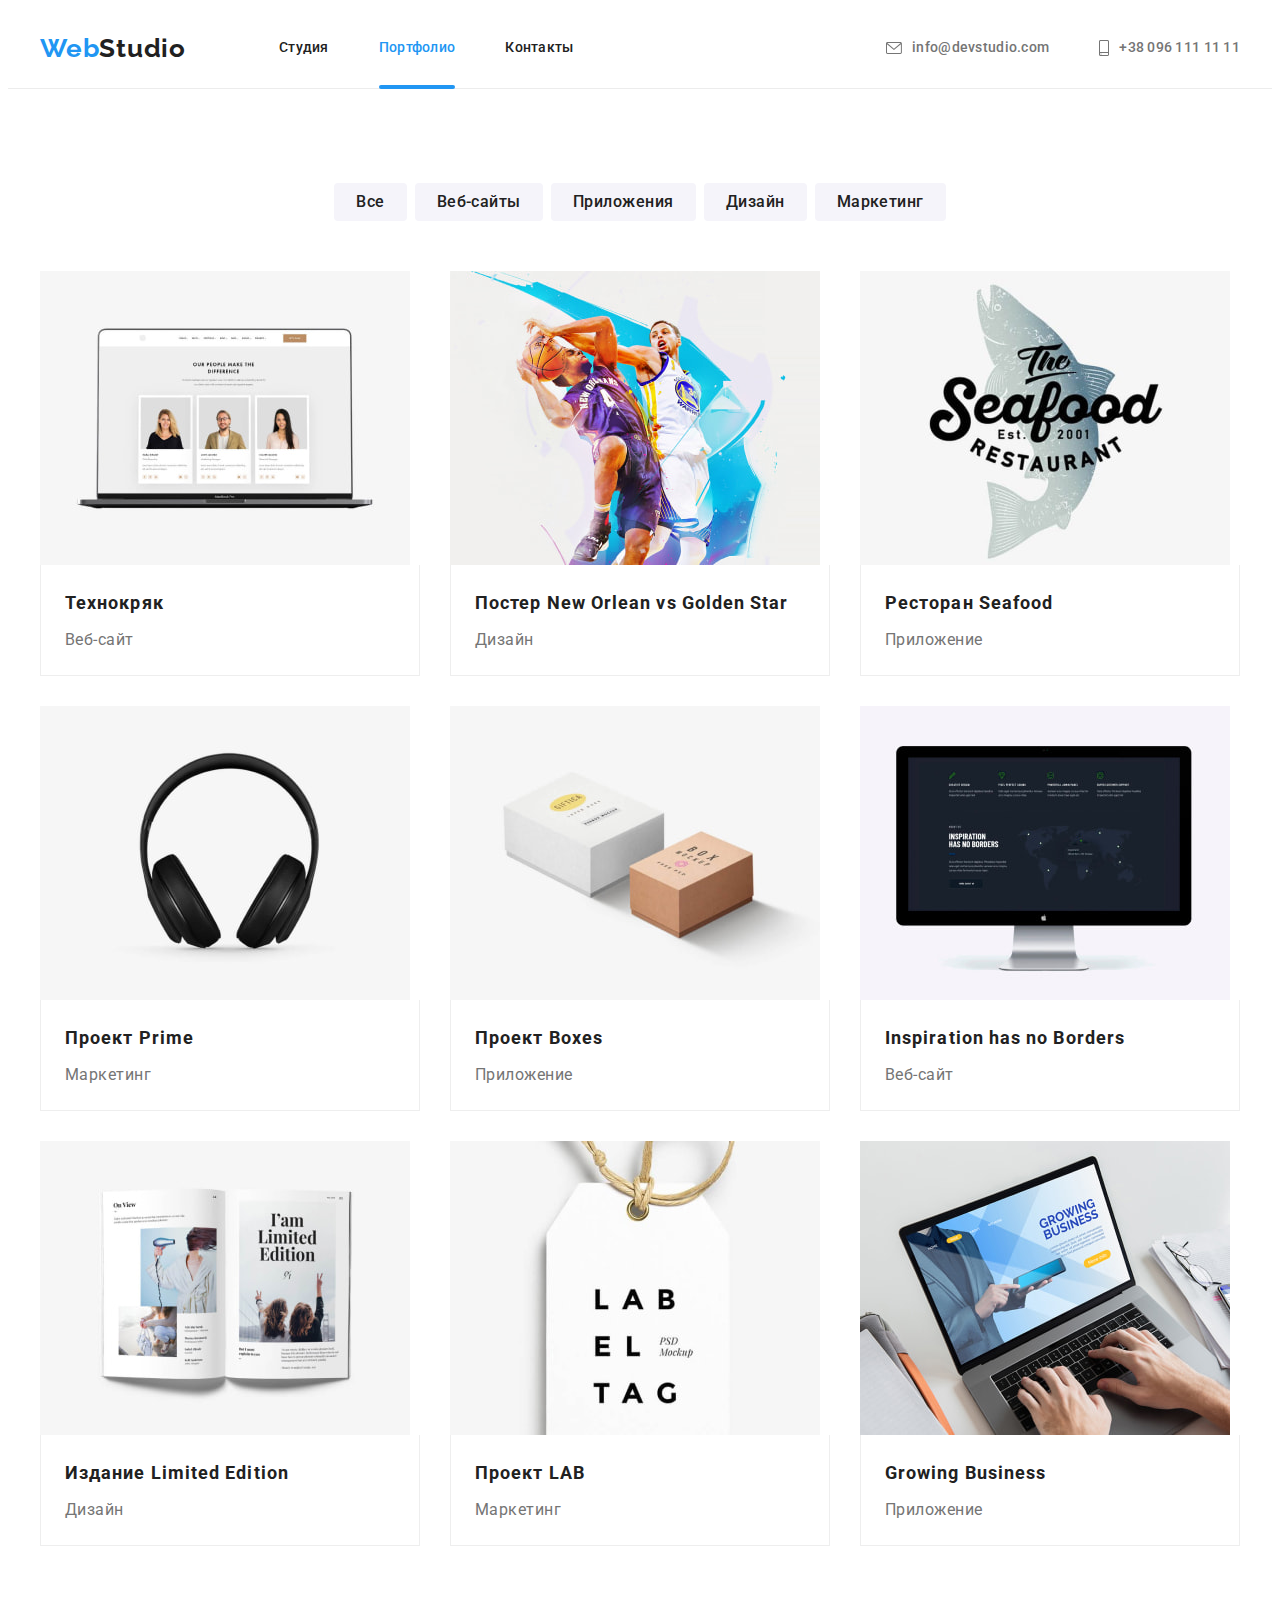
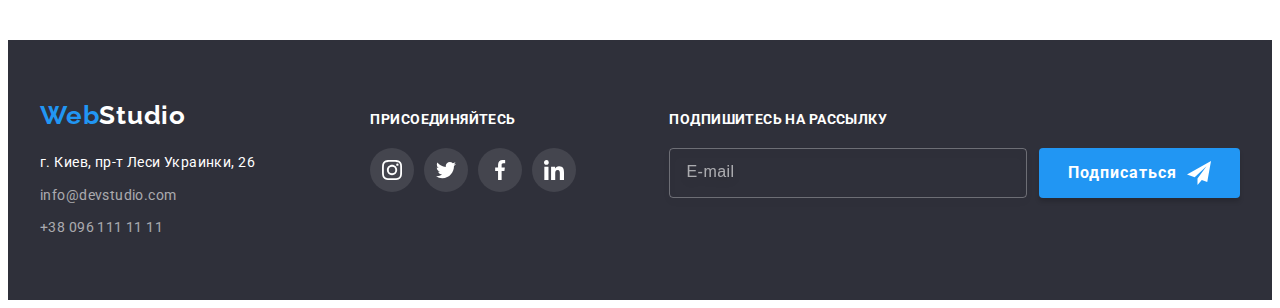
==== portfolio.html @ 4b62b523 "copy prev homework" ====
<!DOCTYPE html>
<html lang="ru">
  <head>
    <meta charset="UTF-8" />
    <meta http-equiv="X-UA-Compatible" content="IE=edge" />
    <meta name="viewport" content="width=device-width, initial-scale=1.0" />
    <title>WebStudio</title>
    <link rel="apple-touch-icon" sizes="180x180" href="./images/favicon_io/apple-touch-icon.png">
    <link rel="icon" type="image/png" sizes="32x32" href="./images/favicon_io/favicon-32x32.png">
    <link rel="icon" type="image/png" sizes="16x16" href="./images/favicon_io/favicon-16x16.png">
    <link rel="manifest" href="./images/favicon_io/site.webmanifest">
    <link rel="preconnect" href="https://fonts.googleapis.com" />
    <link rel="preconnect" href="https://fonts.gstatic.com" crossorigin />
    <link
      href="https://fonts.googleapis.com/css2?family=Raleway:wght@700&family=Roboto:wght@400;500;700;900&display=swap"
      rel="stylesheet"
    />
    <link
      rel="stylesheet"
      href="https://cdnjs.cloudflare.com/ajax/libs/modern-normalize/1.1.0/modern-normalize.min.css"
      integrity="sha512-wpPYUAdjBVSE4KJnH1VR1HeZfpl1ub8YT/NKx4PuQ5NmX2tKuGu6U/JRp5y+Y8XG2tV+wKQpNHVUX03MfMFn9Q=="
      crossorigin="anonymous"
      referrerpolicy="no-referrer"
    />
    <link rel="stylesheet" href="./css/main.min.css" />
  </head>
  <body>
    <!-- Шапка -->
    <header class="header">
      <div class="header__container container">
        <nav class="header-nav">
          <!-- Лого -->
          <a class="logo logo__header" href="./index.html">Web<span class="logo__dark">Studio</span></a>
          <!-- Главное меню -->
          <ul class="main-menu">
            <li class="main-menu__item">
              <a class="main-menu__link" href="./index.html">Студия</a>
            </li>
            <li class="main-menu__item">
              <a class="main-menu__link main-menu__link--current" href="./portfolio.html">Портфолио</a>
            </li>
            <li class="main-menu__item"><a class="main-menu__link" href="">Контакты</a></li>
          </ul>
        </nav>
        <!-- Контакты в шапке -->
        <ul class="contacts">
          <li class="contacts__item">
            <a class="contacts__link" href="mailto:info@devstudio.com">
              <svg class="contacts__icon" width="16" height="12">
                <use href="./images/icons.svg#icon-envelope">
              </svg>info@devstudio.com</a>
          </li>
          <li class="contacts__item">
            
            <a class="contacts__link" href="tel:+380961111111">
              <svg class="contacts__icon" width="10" height="16">
                <use href="./images/icons.svg#icon-smartphone">
              </svg>+38 096 111 11 11</a>
          </li>
        </ul>
      </div>
    </header>
    <main>
      <section class="section">
        <div class="container">
          <!-- скрытый заголовок -->
          <h1 class="visually-hidden">Портфолио</h1>
          <!-- фильтр -->
          <ul class="filter">
            <li class="filter__item"><button class="filter__button" type="button">Все</button></li>
            <li class="filter__item">
              <button class="filter__button" type="button">Веб-сайты</button>
            </li>
            <li class="filter__item">
              <button class="filter__button" type="button">Приложения</button>
            </li>
            <li class="filter__item"><button class="filter__button" type="button">Дизайн</button></li>
            <li class="filter__item">
              <button class="filter__button" type="button">Маркетинг</button>
            </li>
          </ul>

          <!-- портфолио -->
          <ul class="work">

            <!-- работа №1 -->
            <li class="work__item">
              <a class="work__link" href="">
              <div class="work__thumb">
                <img
                  src="./images/work-1.jpg"
                  alt="ноутбук с открытым вебсайтом"
                  width="370"
                  height="294"
                />
                <div class="work__discription">
                  <p class="work__discription-text">Технокряк это современная площадка распространения коронавируса. Компании используют эту платформу для цифрового шпионажа и атак на защищённые сервера конкурентов.</p>
                </div>
              </div>
              <div class="work__content">
                <h2 class="work__title">Технокряк</h2>
                <p class="work__text">Веб-сайт</p>
              </div>
              </a>
            </li>

            <!-- работа №2 -->
            <li class="work__item">
              <a class="work__link" href="">
              <div class="work__thumb">
                <img
                  src="./images/work-2.jpg"
                  alt="два баскетболиста с мячем"
                  width="370"
                  height="294"
                />
                <div class="work__discription">
                  <p class="work__discription-text">Технокряк это современная площадка распространения коронавируса. Компании используют эту платформу для цифрового шпионажа и атак на защищённые сервера конкурентов.</p>
                </div>
              </div>
              <div class="work__content">
                <h2 class="work__title">Постер New Orlean vs Golden Star</h2>
                <p class="work__text">Дизайн</p>
              </div>
              </a>
            </li>

            <!-- работа №3 -->
            <li class="work__item">
              <a class="work__link" href="">
              <div class="work__thumb">
                <img
                  src="./images/work-3.jpg"
                  alt="логотип ресторана, рыба и название"
                  width="370"
                  height="294"
                />
                <div class="work__discription">
                  <p class="work__discription-text">Технокряк это современная площадка распространения коронавируса. Компании используют эту платформу для цифрового шпионажа и атак на защищённые сервера конкурентов.</p>
                </div>
              </div>  
              <div class="work__content">
                <h2 class="work__title">Ресторан Seafood</h2>
                <p class="work__text">Приложение</p>
              </div>
              </a>
            </li>

            <!-- работа №4 -->
            <li class="work__item">
              <a class="work__link" href="">
              <div class="work__thumb">
                <img src="./images/work-4.jpg" alt="наушники" width="370" height="294" />
                <div class="work__discription">
                  <p class="work__discription-text">Технокряк это современная площадка распространения коронавируса. Компании используют эту платформу для цифрового шпионажа и атак на защищённые сервера конкурентов.</p>
                </div>
              </div>  
              <div class="work__content">
                <h2 class="work__title">Проект Prime</h2>
                <p class="work__text">Маркетинг</p>
              </div>
              </a>
            </li>

            <!-- работа №5 -->
            <li class="work__item">
              <a class="work__link" href="">
              <div class="work__thumb">
                <img src="./images/work-5.jpg" alt="две коробки" width="370" height="294" />
                <div class="work__discription">
                  <p class="work__discription-text">Технокряк это современная площадка распространения коронавируса. Компании используют эту платформу для цифрового шпионажа и атак на защищённые сервера конкурентов.</p>
                </div>
              </div>  
              <div class="work__content">
                <h2 class="work__title">Проект Boxes</h2>
                <p class="work__text">Приложение</p>
              </div>
              </a>
            </li>

            <!-- работа №6 -->
            <li class="work__item">
              <a class="work__link" href="">
              <div class="work__thumb">
                <img
                  src="./images/work-6.jpg"
                  alt="iMac с открытым сайтом"
                  width="370"
                  height="294"
                />
                <div class="work__discription">
                  <p class="work__discription-text">Технокряк это современная площадка распространения коронавируса. Компании используют эту платформу для цифрового шпионажа и атак на защищённые сервера конкурентов.</p>
                </div>
              </div>  
              <div class="work__content">
                <h2 class="work__title">Inspiration has no Borders</h2>
                <p class="work__text">Веб-сайт</p>
              </div>
              </a>
            </li>

            <!-- работа №7 -->
            <li class="work__item">
              <a class="work__link" href="">
              <div class="work__thumb">
                <img src="./images/work-7.jpg" alt="открытая книга" width="370" height="294" />
                <div class="work__discription">
                  <p class="work__discription-text">Технокряк это современная площадка распространения коронавируса. Компании используют эту платформу для цифрового шпионажа и атак на защищённые сервера конкурентов.</p>
                </div>
              </div>  
              <div class="work__content">
                <h2 class="work__title">Издание Limited Edition</h2>
                <p class="work__text">Дизайн</p>
              </div>
              </a>
            </li>

            <!-- работа №8 -->
            <li class="work__item">
              <a class="work__link" href="">
              <div class="work__thumb">
                <img src="./images/work-8.jpg" alt="бирка с надписью" width="370" height="294" />
                <div class="work__discription">
                  <p class="work__discription-text">Технокряк это современная площадка распространения коронавируса. Компании используют эту платформу для цифрового шпионажа и атак на защищённые сервера конкурентов.</p>
                </div>
              </div>  
              <div class="work__content">
                <h2 class="work__title">Проект LAB</h2>
                <p class="work__text">Маркетинг</p>
              </div>
              </a>
            </li>

            <!-- работа №9 -->
            <li class="work__item">
              <a class="work__link" href="">
              <div class="work__thumb">
                <img
                  src="./images/work-9.jpg"
                  alt="человек печатает текст на ноутбуке"
                  width="370"
                  height="294"
                />
                <div class="work__discription">
                  <p class="work__discription-text">Технокряк это современная площадка распространения коронавируса. Компании используют эту платформу для цифрового шпионажа и атак на защищённые сервера конкурентов.</p>
                </div>
              </div>  
              <div class="work__content">
                <h2 class="work__title">Growing Business</h2>
                <p class="work__text">Приложение</p>
              </div>
              </a>
            </li>

          </ul>
        </div>
      </section>
    </main>
    <!-- подвал -->
    <footer class="footer">
      <div class="container container--footer">
        <div class="address-box">
          <!-- лого -->
        <a class="logo logo__footer" href="./index.html">Web<span class="logo__light">Studio</span></a>
        <address class="address">
          <ul>
            <li class="address__item">
              <a
                class="address__link address__link--color-white"
                href="https://goo.gl/maps/K7o9gSTaup2MySCS8"
                target="_blank"
                rel="noopener noreferrer"
                >г. Киев, пр-т Леси Украинки, 26</a
              >
            </li>
            <li class="address__item">
              <a class="address__link address__link--color-white-transparent" href="mailto:info@devstudio.com"
                >info@devstudio.com</a
              >
            </li>
            <li class="address__item">
              <a class="address__link address__link--color-white-transparent" href="tel:+380961111111">+38 096 111 11 11</a>
            </li>
          </ul>
        </address>
        </div>

        <div class="join-box">
          <h3 class="join-box__title">Присоединяйтесь</h3>
          <!-- соцсети -->
          <ul class="socials">

            <li class="socials__item">
              <a class="socials__link socials__link--color-footer" href="">
              <svg class="socials__icon" width="20" height="20">
                <use href="./images/icons.svg#icon-instagram" >
              </svg>
              </a>
            </li>

            <li class="socials__item">
              <a class="socials__link socials__link--color-footer" href="">
              <svg class="socials__icon" width="20" height="20">
                <use href="./images/icons.svg#icon-twitter" >
              </svg>
              </a>
            </li>

            <li class="socials__item">
              <a class="socials__link socials__link--color-footer" href="">
              <svg class="socials__icon" width="20" height="20">
                <use href="./images/icons.svg#icon-facebook" >
              </svg>
              </a>
            </li>

            <li class="socials__item">
              <a class="socials__link socials__link--color-footer" href="">
              <svg class="socials__icon" width="20" height="20">
                <use href="./images/icons.svg#icon-linkedin" >
              </svg>
              </a>
            </li>

          </ul>
        </div>

        <!-- подписка -->
        <form class="subscribe">
            <h3 class="subscribe__title">Подпишитесь на рассылку</h3>
            <div class="subscribe__box">
              <input class="subscribe__input" type="email" name="email" placeholder="E-mail">
              <button class="subscribe__button" type="submit">Подписаться
                <svg class="subscribe__icon" width="24" height="24">
                  <use href="./images/icons.svg#icon-send"></use>
                </svg>
              </button> 
            </div>
          </form>

      </div>
    </footer>
  </body>
</html>
---- css/main.min.css ----
body{font-family:"Roboto",sans-serif;color:#757575}h1,h2,h3,h4,h5,h6,p{margin:0;padding:0}ul{list-style:none;margin:0;padding:0}img{display:block;max-width:100%;height:auto}.container{width:1200px;padding-left:15px;padding-right:15px;margin-left:auto;margin-right:auto}.section{padding-top:94px;padding-bottom:94px}.section__title{margin-top:0;margin-bottom:50px;font-size:36px;line-height:1.17;text-align:center;letter-spacing:.03em;color:#212121}.visually-hidden{position:absolute;clip:rect(0 0 0 0);width:1px;height:1px;margin:-1px}.subscribe__title,.join-box__title{font-size:14px;line-height:1.14;letter-spacing:.03em;text-transform:uppercase;color:#fff}.header{border-bottom:1px solid #ececec}.header__container{display:-webkit-box;display:-ms-flexbox;display:flex;-webkit-box-align:center;-ms-flex-align:center;align-items:center}.header-nav{display:-webkit-box;display:-ms-flexbox;display:flex;-webkit-box-align:center;-ms-flex-align:center;align-items:center}.main-menu{display:-webkit-box;display:-ms-flexbox;display:flex}.main-menu__item{position:relative}.main-menu__item:not(:last-child){margin-right:50px}.main-menu__link{display:inline-block;padding-top:32px;padding-bottom:32px;color:#212121;text-decoration:none;font-weight:500;font-size:14px;line-height:1.14;letter-spacing:.02em;-webkit-transition:color 250ms cubic-bezier(0.4, 0, 0.2, 1);transition:color 250ms cubic-bezier(0.4, 0, 0.2, 1)}.main-menu__link:hover,.main-menu__link:focus{color:#2196f3}.main-menu__link--current{color:#2196f3}.main-menu__link--current::after{position:absolute;bottom:-1px;content:"";display:block;height:4px;width:100%;background-color:#2196f3;border-radius:2px}.contacts{display:-webkit-box;display:-ms-flexbox;display:flex;margin-left:auto}.contacts__item{display:-webkit-box;display:-ms-flexbox;display:flex;-webkit-box-align:center;-ms-flex-align:center;align-items:center}.contacts__item:not(:last-child){margin-right:50px}.contacts__link{display:-webkit-box;display:-ms-flexbox;display:flex;-webkit-box-align:center;-ms-flex-align:center;align-items:center;padding-top:32px;padding-bottom:32px;text-decoration:none;color:#757575;font-weight:500;font-size:14px;line-height:1.14;letter-spacing:.02em;-webkit-transition:color 250ms cubic-bezier(0.4, 0, 0.2, 1);transition:color 250ms cubic-bezier(0.4, 0, 0.2, 1)}.contacts__link:hover,.contacts__link:focus{color:#2196f3}.contacts__icon{fill:currentColor;margin-right:10px}.logo{font-family:"Raleway",sans-serif;font-weight:700;text-decoration:none;font-size:26px;line-height:1.19;letter-spacing:.03em;color:#2196f3}.logo__header{margin-right:93px}.logo__footer{display:inline-block;margin-bottom:20px;margin-right:0}.logo__dark{color:#212121}.logo__light{color:#fff}.socials{display:-webkit-box;display:-ms-flexbox;display:flex;-webkit-box-pack:center;-ms-flex-pack:center;justify-content:center}.socials__item:not(:last-child){margin-right:10px}.socials__link{display:-webkit-box;display:-ms-flexbox;display:flex;width:44px;height:44px;-webkit-box-align:center;-ms-flex-align:center;align-items:center;-webkit-box-pack:center;-ms-flex-pack:center;justify-content:center;border-radius:50%;fill:#afb1b8;-webkit-transition:background-color 250ms cubic-bezier(0.4, 0, 0.2, 1),fill 250ms cubic-bezier(0.4, 0, 0.2, 1);transition:background-color 250ms cubic-bezier(0.4, 0, 0.2, 1),fill 250ms cubic-bezier(0.4, 0, 0.2, 1)}.socials__link:hover,.socials__link:focus{background-color:#2196f3;fill:#fff}.socials__link--color-footer{fill:#fff;background-color:rgba(255,255,255,.1)}.subscribe__button,.hero__button,.modal-form__submit-button{display:-webkit-box;display:-ms-flexbox;display:flex;-webkit-box-align:center;-ms-flex-align:center;align-items:center;-webkit-box-sizing:border-box;box-sizing:border-box;padding:10px 29px;color:#fff;font-family:inherit;font-weight:700;font-size:16px;line-height:1.87;letter-spacing:.06em;text-align:center;cursor:pointer;border:none;-webkit-box-shadow:0px 4px 4px rgba(0,0,0,.15);box-shadow:0px 4px 4px rgba(0,0,0,.15);border-radius:4px;background-color:#2196f3;-webkit-transition:background-color 250ms cubic-bezier(0.4, 0, 0.2, 1);transition:background-color 250ms cubic-bezier(0.4, 0, 0.2, 1)}.subscribe__button:active,.hero__button:active,.modal-form__submit-button:active{-webkit-box-shadow:0px 4px 4px rgba(0,0,0,.15) inset;box-shadow:0px 4px 4px rgba(0,0,0,.15) inset}.subscribe__button:hover,.hero__button:hover,.modal-form__submit-button:hover,.subscribe__button:focus,.hero__button:focus,.modal-form__submit-button:focus{background-color:#188ce8}.backdrop{position:fixed;top:0;left:0;width:100%;height:100%;background:rgba(0,0,0,.2);opacity:1;-webkit-transition:opacity 250ms cubic-bezier(0.4, 0, 0.2, 1);transition:opacity 250ms cubic-bezier(0.4, 0, 0.2, 1)}.backdrop.is-hidden .modal{-webkit-transform:translate(-50%, -50%) scale(0.9);transform:translate(-50%, -50%) scale(0.9);opacity:0}.modal{position:absolute;top:50%;left:50%;-webkit-transform:translate(-50%, -50%) scale(1);transform:translate(-50%, -50%) scale(1);width:528px;min-height:581px;padding:40px;background:#fff;-webkit-box-shadow:0px 1px 3px rgba(0,0,0,.12),0px 1px 1px rgba(0,0,0,.14),0px 2px 1px rgba(0,0,0,.2);box-shadow:0px 1px 3px rgba(0,0,0,.12),0px 1px 1px rgba(0,0,0,.14),0px 2px 1px rgba(0,0,0,.2);border-radius:4px;opacity:1;-webkit-transition:opacity 250ms cubic-bezier(0.4, 0, 0.2, 1),-webkit-transform 250ms cubic-bezier(0.4, 0, 0.2, 1);transition:opacity 250ms cubic-bezier(0.4, 0, 0.2, 1),-webkit-transform 250ms cubic-bezier(0.4, 0, 0.2, 1);transition:transform 250ms cubic-bezier(0.4, 0, 0.2, 1),opacity 250ms cubic-bezier(0.4, 0, 0.2, 1);transition:transform 250ms cubic-bezier(0.4, 0, 0.2, 1),opacity 250ms cubic-bezier(0.4, 0, 0.2, 1),-webkit-transform 250ms cubic-bezier(0.4, 0, 0.2, 1)}.modal__close-button{position:absolute;top:8px;right:8px;width:30px;height:30px;border:1px solid rgba(0,0,0,.1);border-radius:50%;cursor:pointer;background-color:#fff;-webkit-transition:fill 250ms cubic-bezier(0.4, 0, 0.2, 1);transition:fill 250ms cubic-bezier(0.4, 0, 0.2, 1)}.modal__close-button:hover,.modal__close-button:focus{fill:#2196f3}.modal__close-icon{position:absolute;top:50%;left:50%;-webkit-transform:translate(-50%, -50%);transform:translate(-50%, -50%)}.is-hidden{opacity:0;pointer-events:none}.modal-form__header{margin-bottom:12px;font-size:20px;line-height:1.15;text-align:center;letter-spacing:.03em;color:#212121}.modal-form__box{display:-webkit-box;display:-ms-flexbox;display:flex;-webkit-box-orient:vertical;-webkit-box-direction:normal;-ms-flex-direction:column;flex-direction:column;margin-bottom:10px;font-size:12px;line-height:1.16;letter-spacing:.01em;color:#757575}.modal-form__label{margin-bottom:4px}.modal-form__thumb{position:relative}.modal-form__input{height:40px;padding:11px 12px;padding-left:42px;width:100%;border:1px solid rgba(33,33,33,.2);-webkit-box-sizing:border-box;box-sizing:border-box;border-radius:4px;-webkit-transition:outline-color 250ms cubic-bezier(0.4, 0, 0.2, 1);transition:outline-color 250ms cubic-bezier(0.4, 0, 0.2, 1)}.modal-form__input:focus{outline-color:#2196f3}.modal-form__input-icon{position:absolute;top:11px;left:12px;fill:#212121;-webkit-transition:fill 250ms cubic-bezier(0.4, 0, 0.2, 1);transition:fill 250ms cubic-bezier(0.4, 0, 0.2, 1)}.modal-input:focus+.modal-form__input-icon{fill:#2196f3}.modal-form__box--comment{margin-bottom:20px}.modal-form__textarea{width:100%;height:120px;padding:12px 16px;resize:none;border:1px solid rgba(33,33,33,.2);-webkit-box-sizing:border-box;box-sizing:border-box;border-radius:4px}.modal-form__textarea:focus{outline-color:#2196f3}.modal-form__textarea::-webkit-input-placeholder{font-size:12px;line-height:1.16;letter-spacing:.01em;color:rgba(117,117,117,.5)}.modal-form__textarea::-moz-placeholder{font-size:12px;line-height:1.16;letter-spacing:.01em;color:rgba(117,117,117,.5)}.modal-form__textarea:-ms-input-placeholder{font-size:12px;line-height:1.16;letter-spacing:.01em;color:rgba(117,117,117,.5)}.modal-form__textarea::-ms-input-placeholder{font-size:12px;line-height:1.16;letter-spacing:.01em;color:rgba(117,117,117,.5)}.modal-form__textarea::placeholder{font-size:12px;line-height:1.16;letter-spacing:.01em;color:rgba(117,117,117,.5)}.modal-form__checkbox-label{display:-webkit-box;display:-ms-flexbox;display:flex;-webkit-box-align:center;-ms-flex-align:center;align-items:center;-webkit-box-pack:center;-ms-flex-pack:center;justify-content:center;margin-bottom:30px;font-size:14px;line-height:1.71px;letter-spacing:.03em}.checkbox__icon{display:block;margin-right:7px;width:16px;height:15px;-webkit-box-shadow:0 0 0 .1em #212121;box-shadow:0 0 0 .1em #212121;border-radius:2px;background-color:#fff}.checkbox:checked+.checkbox__icon{background-color:#2196f3;background-image:url(../images/icon-check.svg);background-size:contain;background-origin:border-box;-webkit-box-shadow:0 0 0 .1em #2196f3;box-shadow:0 0 0 .1em #2196f3}.checkbox:focus+.checkbox__icon{-webkit-box-shadow:0 0 0 2px #000;box-shadow:0 0 0 2px #000}.modal-form__submit-button-box{display:-webkit-box;display:-ms-flexbox;display:flex;-webkit-box-align:center;-ms-flex-align:center;align-items:center;-webkit-box-pack:center;-ms-flex-pack:center;justify-content:center}.modal-form__submit-button{padding-left:55px;padding-right:55px}.hero{text-align:center;padding-top:200px;padding-bottom:200px;margin-left:auto;margin-right:auto;max-width:1600px;background-image:-webkit-gradient(linear, left top, left bottom, from(rgba(47, 48, 58, 0.4)), to(rgba(47, 48, 58, 0.4))),url("../images/hero.jpg");background-image:linear-gradient(rgba(47, 48, 58, 0.4), rgba(47, 48, 58, 0.4)),url("../images/hero.jpg");background-color:#2f303a;background-size:cover;background-repeat:no-repeat;background-position:center}.hero__title{margin-bottom:30px;color:#fff;font-weight:900;font-size:44px;line-height:1.36;letter-spacing:.06em;text-transform:uppercase}.hero__button{margin:0 auto;padding-left:32px;padding-right:32px}.features{display:-webkit-box;display:-ms-flexbox;display:flex}.features__item:not(:last-child){margin-right:30px}.features__icon-box{display:-webkit-box;display:-ms-flexbox;display:flex;-webkit-box-pack:center;-ms-flex-pack:center;justify-content:center;-webkit-box-align:center;-ms-flex-align:center;align-items:center;width:270px;height:120px;margin-bottom:30px;border-radius:4px;background-color:#f5f4fa}.features__title{margin-top:0;margin-bottom:10px;font-size:14px;line-height:1.14;letter-spacing:.03em;text-transform:uppercase;color:#212121}.features__text{min-width:270px;font-size:14px;line-height:1.71;letter-spacing:.03em}.section--no-padding-top{padding-top:0}.services{display:-webkit-box;display:-ms-flexbox;display:flex}.services__item:not(:last-child){margin-right:30px}.services__box{position:relative}.services__lable{position:absolute;bottom:0;display:-webkit-box;display:-ms-flexbox;display:flex;-webkit-box-align:center;-ms-flex-align:center;align-items:center;-webkit-box-pack:center;-ms-flex-pack:center;justify-content:center;background-color:rgba(47,48,58,.8);height:70px;width:100%}.services__title{font-size:14px;line-height:1.14;text-align:center;letter-spacing:.03em;text-transform:uppercase;color:#fff}.section--team-background-color{background-color:#f5f4fa}.team{display:-webkit-box;display:-ms-flexbox;display:flex}.team__item{background-color:#fff;text-align:center;-webkit-box-shadow:0px 1px 3px rgba(0,0,0,.12),0px 1px 1px rgba(0,0,0,.14),0px 2px 1px rgba(0,0,0,.2);box-shadow:0px 1px 3px rgba(0,0,0,.12),0px 1px 1px rgba(0,0,0,.14),0px 2px 1px rgba(0,0,0,.2);border-radius:0px 0px 4px 4px}.team__item:not(:last-child){margin-right:30px}.team__content{padding:30px 0}.team__title{margin-bottom:10px;font-weight:500;font-size:16px;line-height:1.19;letter-spacing:.03em;color:#212121}.team__text{margin-bottom:16px;font-size:16px;line-height:1.19;letter-spacing:.03em}.clients{display:-webkit-box;display:-ms-flexbox;display:flex;-webkit-box-pack:center;-ms-flex-pack:center;justify-content:center}.clients__item:not(:last-child){margin-right:30px}.clients__link{display:-webkit-box;display:-ms-flexbox;display:flex;-webkit-box-pack:center;-ms-flex-pack:center;justify-content:center;-webkit-box-align:center;-ms-flex-align:center;align-items:center;width:170px;height:92px;border:1px solid #afb1b8;border-radius:4px;fill:#afb1b8;-webkit-transition:fill 250ms cubic-bezier(0.4, 0, 0.2, 1),border 250ms cubic-bezier(0.4, 0, 0.2, 1);transition:fill 250ms cubic-bezier(0.4, 0, 0.2, 1),border 250ms cubic-bezier(0.4, 0, 0.2, 1)}.clients__link:hover,.clients__link:focus{fill:#2196f3;border:1px solid #2196f3}.filter{display:-webkit-box;display:-ms-flexbox;display:flex;-webkit-box-pack:center;-ms-flex-pack:center;justify-content:center;margin-bottom:50px}.filter__item:not(:last-child){margin-right:8px}.filter__button{padding:6px 22px;font-family:inherit;font-weight:500;font-size:16px;line-height:1.62;text-align:center;letter-spacing:.03em;color:#212121;cursor:pointer;border:none;background-color:#f5f4fa;border-radius:4px;-webkit-transition:color 250ms cubic-bezier(0.4, 0, 0.2, 1),background-color 250ms cubic-bezier(0.4, 0, 0.2, 1),-webkit-box-shadow 250ms cubic-bezier(0.4, 0, 0.2, 1);transition:color 250ms cubic-bezier(0.4, 0, 0.2, 1),background-color 250ms cubic-bezier(0.4, 0, 0.2, 1),-webkit-box-shadow 250ms cubic-bezier(0.4, 0, 0.2, 1);transition:color 250ms cubic-bezier(0.4, 0, 0.2, 1),background-color 250ms cubic-bezier(0.4, 0, 0.2, 1),box-shadow 250ms cubic-bezier(0.4, 0, 0.2, 1);transition:color 250ms cubic-bezier(0.4, 0, 0.2, 1),background-color 250ms cubic-bezier(0.4, 0, 0.2, 1),box-shadow 250ms cubic-bezier(0.4, 0, 0.2, 1),-webkit-box-shadow 250ms cubic-bezier(0.4, 0, 0.2, 1)}.filter__button:hover,.filter__button:focus{color:#fff;background-color:#2196f3;-webkit-box-shadow:0px 3px 1px rgba(0,0,0,.1),0px 1px 2px rgba(0,0,0,.08),0px 2px 2px rgba(0,0,0,.12);box-shadow:0px 3px 1px rgba(0,0,0,.1),0px 1px 2px rgba(0,0,0,.08),0px 2px 2px rgba(0,0,0,.12)}.filter__button:active{-webkit-box-shadow:0px 3px 1px rgba(0,0,0,.1) inset,0px 1px 2px rgba(0,0,0,.08) inset,0px 2px 2px rgba(0,0,0,.12) inset;box-shadow:0px 3px 1px rgba(0,0,0,.1) inset,0px 1px 2px rgba(0,0,0,.08) inset,0px 2px 2px rgba(0,0,0,.12) inset}.work{display:-webkit-box;display:-ms-flexbox;display:flex;-ms-flex-wrap:wrap;flex-wrap:wrap;margin-right:calc(-1 * 30px);margin-bottom:calc(-1 * 30px)}.work__item{-ms-flex-preferred-size:calc(100% / 3 - 30px);flex-basis:calc(100% / 3 - 30px);margin-right:30px;margin-bottom:30px}.work__link{display:block;text-decoration:none;-webkit-transition:-webkit-box-shadow 250ms cubic-bezier(0.4, 0, 0.2, 1);transition:-webkit-box-shadow 250ms cubic-bezier(0.4, 0, 0.2, 1);transition:box-shadow 250ms cubic-bezier(0.4, 0, 0.2, 1);transition:box-shadow 250ms cubic-bezier(0.4, 0, 0.2, 1), -webkit-box-shadow 250ms cubic-bezier(0.4, 0, 0.2, 1)}.work__link:hover,.work__link:focus{-webkit-box-shadow:0px 1px 1px rgba(0,0,0,.12),0px 4px 4px rgba(0,0,0,.06),1px 4px 6px rgba(0,0,0,.16);box-shadow:0px 1px 1px rgba(0,0,0,.12),0px 4px 4px rgba(0,0,0,.06),1px 4px 6px rgba(0,0,0,.16)}.work__thumb{position:relative;overflow:hidden}.work__discription{position:absolute;top:0;left:0;width:100%;height:100%;-webkit-transform:translateY(100%);transform:translateY(100%);-webkit-transition:-webkit-transform 250ms cubic-bezier(0.4, 0, 0.2, 1);transition:-webkit-transform 250ms cubic-bezier(0.4, 0, 0.2, 1);transition:transform 250ms cubic-bezier(0.4, 0, 0.2, 1);transition:transform 250ms cubic-bezier(0.4, 0, 0.2, 1), -webkit-transform 250ms cubic-bezier(0.4, 0, 0.2, 1);background-color:rgba(33,150,243,.9)}.work__link:hover .work__discription,.work__link:focus .work__discription{-webkit-transform:translateY(0%);transform:translateY(0%)}.work__discription-text{padding:63px 24px;font-size:18px;line-height:1.56;letter-spacing:.03em;color:#fff}.work__content{padding:20px 24px;border-left:1px solid #eee;border-right:1px solid #eee;border-bottom:1px solid #eee}.work__title{margin-bottom:4px;font-size:18px;line-height:2;letter-spacing:.06em;color:#212121}.work__text{font-size:16px;line-height:1.87;letter-spacing:.03em;color:#757575}.footer{padding-top:60px;padding-bottom:60px;background-color:#2f303a}.container--footer{display:-webkit-box;display:-ms-flexbox;display:flex;-webkit-box-align:baseline;-ms-flex-align:baseline;align-items:baseline}.address-box{-webkit-box-flex:1;-ms-flex-positive:1;flex-grow:1;margin-right:70px}.address{font-style:normal}.address__item:not(:last-child){margin-bottom:9px}.address__link{text-decoration:none;font-size:14px;line-height:1.71;letter-spacing:.03em;-webkit-transition:color 250ms cubic-bezier(0.4, 0, 0.2, 1);transition:color 250ms cubic-bezier(0.4, 0, 0.2, 1)}.address__link:hover,.address__link:focus{color:#2196f3}.address__link--color-white{color:#fff}.address__link--color-white-transparent{color:rgba(255,255,255,.6)}.join-box{margin-right:93px}.join-box__title{margin-bottom:20px}.subscribe__title{margin-bottom:20px}.subscribe__box{display:-webkit-box;display:-ms-flexbox;display:flex}.subscribe__input{width:358px;height:50px;padding:15px 16px;margin-right:12px;background-color:transparent;border:1px solid rgba(255,255,255,.3);-webkit-box-sizing:border-box;box-sizing:border-box;-webkit-filter:drop-shadow(0px 4px 4px rgba(0, 0, 0, 0.15));filter:drop-shadow(0px 4px 4px rgba(0, 0, 0, 0.15));border-radius:4px}.subscribe__input:focus{background-color:#fff}.subscribe__input::-webkit-input-placeholder{font-size:16px;line-height:1.25;letter-spacing:.03em;color:rgba(255,255,255,.6)}.subscribe__input::-moz-placeholder{font-size:16px;line-height:1.25;letter-spacing:.03em;color:rgba(255,255,255,.6)}.subscribe__input:-ms-input-placeholder{font-size:16px;line-height:1.25;letter-spacing:.03em;color:rgba(255,255,255,.6)}.subscribe__input::-ms-input-placeholder{font-size:16px;line-height:1.25;letter-spacing:.03em;color:rgba(255,255,255,.6)}.subscribe__input::placeholder{font-size:16px;line-height:1.25;letter-spacing:.03em;color:rgba(255,255,255,.6)}.subscribe__input:focus::-webkit-input-placeholder{color:rgba(0,0,0,.6)}.subscribe__input:focus::-moz-placeholder{color:rgba(0,0,0,.6)}.subscribe__input:focus:-ms-input-placeholder{color:rgba(0,0,0,.6)}.subscribe__input:focus::-ms-input-placeholder{color:rgba(0,0,0,.6)}.subscribe__input:focus::placeholder{color:rgba(0,0,0,.6)}.subscribe__icon{margin-left:10px}/*# sourceMappingURL=main.min.css.map */
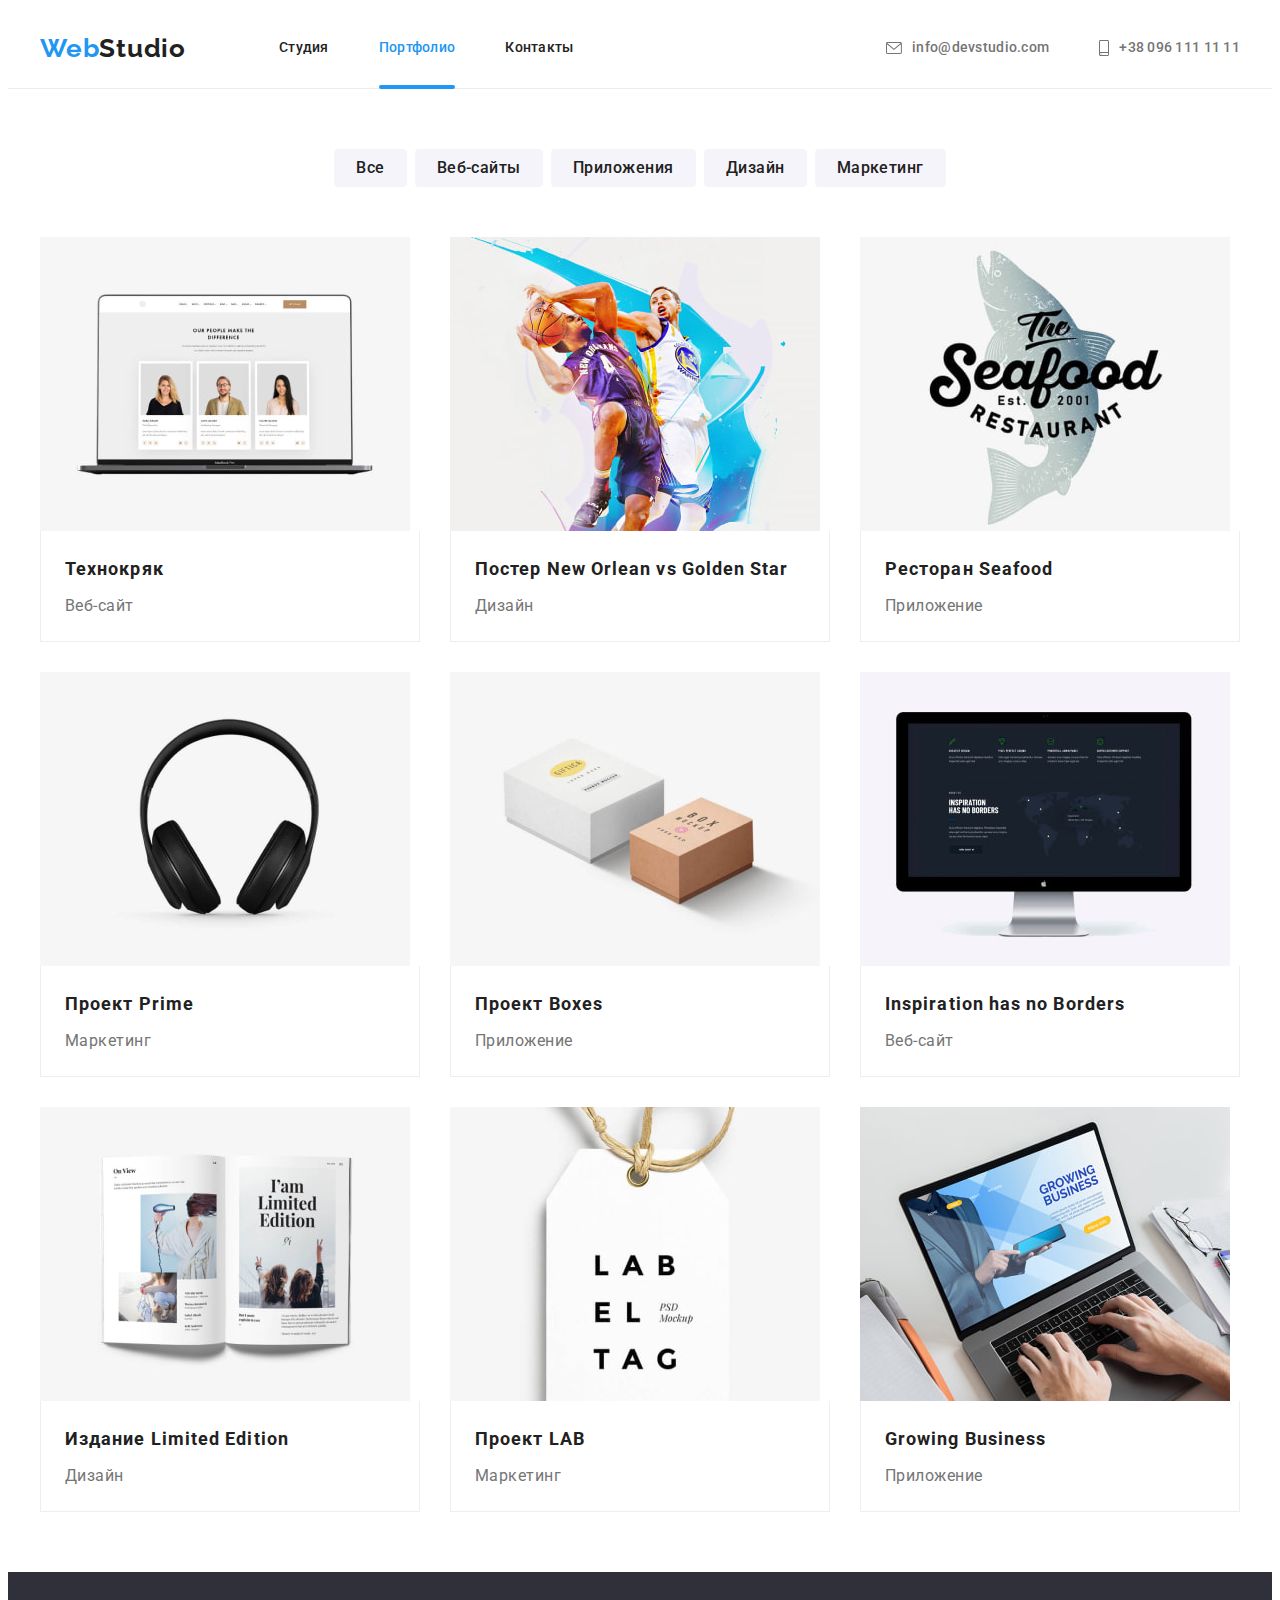
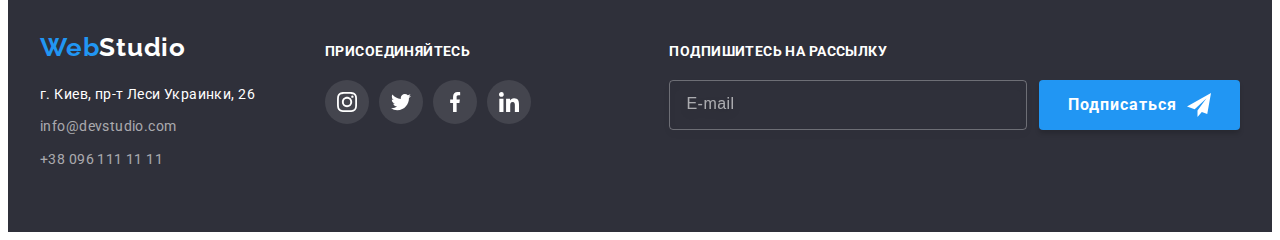
==== commit 0d3a743c: "part 3 finish studio page, header and footer" ====
--- a/portfolio.html
+++ b/portfolio.html
@@ -24,41 +24,102 @@
     />
     <link rel="stylesheet" href="./css/main.min.css" />
   </head>
-  <body>
+  <body id="body">
     <!-- Шапка -->
     <header class="header">
       <div class="header__container container">
         <nav class="header-nav">
           <!-- Лого -->
           <a class="logo logo__header" href="./index.html">Web<span class="logo__dark">Studio</span></a>
+          
+          <!-- Иконки на мобильном -->
+          <button onclick="myFunction()" class="burger-btn" type="button" aria-expanded="false" aria-controls="menu-container" data-menu-button>
+            <svg class="burger-btn__icon" width="40 " height="40" aria-label="Переключатель мобильного меню">
+              <use class="icon-burger" href="./images/icons.svg#icon-burger"></use>
+              <use class="icon-burger-close" href="./images/icons.svg#icon-burger-close"></use>
+            </svg>
+          </button>
+
           <!-- Главное меню -->
-          <ul class="main-menu">
-            <li class="main-menu__item">
-              <a class="main-menu__link" href="./index.html">Студия</a>
-            </li>
-            <li class="main-menu__item">
-              <a class="main-menu__link main-menu__link--current" href="./portfolio.html">Портфолио</a>
-            </li>
-            <li class="main-menu__item"><a class="main-menu__link" href="">Контакты</a></li>
-          </ul>
+          <div class="main-menu-box">
+            <ul class="main-menu">
+              <li class="main-menu__item">
+                <a class="main-menu__link" href="./index.html">Студия</a>
+              </li>
+              <li class="main-menu__item">
+                <a class="main-menu__link main-menu__link--current" href="./portfolio.html">Портфолио</a>
+              </li>
+              <li class="main-menu__item"><a class="main-menu__link" href="#">Контакты</a></li>
+            </ul>
+          </div>
         </nav>
         <!-- Контакты в шапке -->
-        <ul class="contacts">
-          <li class="contacts__item">
-            <a class="contacts__link" href="mailto:info@devstudio.com">
-              <svg class="contacts__icon" width="16" height="12">
-                <use href="./images/icons.svg#icon-envelope">
-              </svg>info@devstudio.com</a>
-          </li>
-          <li class="contacts__item">
-            
-            <a class="contacts__link" href="tel:+380961111111">
-              <svg class="contacts__icon" width="10" height="16">
-                <use href="./images/icons.svg#icon-smartphone">
-              </svg>+38 096 111 11 11</a>
-          </li>
-        </ul>
+        <div class="main-menu-box">
+          <ul class="contacts">
+            <li class="contacts__item">
+              <a class="contacts__link" href="mailto:info@devstudio.com">
+                <svg class="contacts__icon" width="16" height="12">
+                  <use href="./images/icons.svg#icon-envelope">
+                </svg>info@devstudio.com</a>
+            </li>
+            <li class="contacts__item">
+              
+              <a class="contacts__link" href="tel:+380961111111">
+                <svg class="contacts__icon" width="10" height="16">
+                  <use href="./images/icons.svg#icon-smartphone">
+                </svg>+38 096 111 11 11</a>
+            </li>
+          </ul>
+        </div>
       </div>
+      <!-- Мобильное меню -->
+      <div class="mobile-menu" id="menu-container" data-menu>
+        <div class="container mobile-container">
+          <ul class="mobile-main-menu">
+            <li class="mobile-main-menu__item">
+              <a class="mobile-main-menu__link" href="./index.html">Студия</a>
+            </li>
+            <li class="mobile-main-menu__item">
+              <a class="mobile-main-menu__link mobile-main-menu__link--current" href="./portfolio.html">Портфолио</a>
+            </li>
+            <li class="mobile-main-menu__item"><a class="mobile-main-menu__link" href="#">Контакты</a></li>
+          </ul>
+
+          <!-- Mobile contacts -->
+          <ul class="mobile-contacts">
+            <li class="mobile-contacts__item">
+              
+              <a class="mobile-contacts__link" href="tel:+380961111111">
+                +38 096 111 11 11</a>
+            </li>
+            <li class="mobile-contacts__item">
+              <a class="mobile-contacts__link mobile-contacts__link--email-style" href="mailto:info@devstudio.com">
+                info@devstudio.com</a>
+            </li>
+          </ul>
+
+          <!-- Mobile socials -->
+          <ul class="mobile-socials-list">
+            <li class="mobile-socials-item">
+              <a class="mobile-socials-link" href="#">Instagram</a>
+            </li>
+            <div class="line"></div>
+            <li class="mobile-socials-item">
+              <a class="mobile-socials-link" href="#">Twitter</a>
+            </li>
+            <div class="line"></div>
+            <li class="mobile-socials-item">
+              <a class="mobile-socials-link" href="#">Facebook</a>
+            </li>
+            <div class="line"></div>
+            <li class="mobile-socials-item">
+              <a class="mobile-socials-link" href="#">LinkedIn</a>
+            </li>
+          </ul>
+
+        </div>
+      </div>
+
     </header>
     <main>
       <section class="section">
@@ -259,7 +320,8 @@
     <!-- подвал -->
     <footer class="footer">
       <div class="container container--footer">
-        <div class="address-box">
+        <div class="footer-wrapper">
+          <div class="address-box">
           <!-- лого -->
         <a class="logo logo__footer" href="./index.html">Web<span class="logo__light">Studio</span></a>
         <address class="address">
@@ -283,46 +345,47 @@
             </li>
           </ul>
         </address>
-        </div>
-
-        <div class="join-box">
-          <h3 class="join-box__title">Присоединяйтесь</h3>
-          <!-- соцсети -->
-          <ul class="socials">
-
-            <li class="socials__item">
-              <a class="socials__link socials__link--color-footer" href="">
-              <svg class="socials__icon" width="20" height="20">
-                <use href="./images/icons.svg#icon-instagram" >
-              </svg>
-              </a>
-            </li>
-
-            <li class="socials__item">
-              <a class="socials__link socials__link--color-footer" href="">
-              <svg class="socials__icon" width="20" height="20">
-                <use href="./images/icons.svg#icon-twitter" >
-              </svg>
-              </a>
-            </li>
-
-            <li class="socials__item">
-              <a class="socials__link socials__link--color-footer" href="">
-              <svg class="socials__icon" width="20" height="20">
-                <use href="./images/icons.svg#icon-facebook" >
-              </svg>
-              </a>
-            </li>
-
-            <li class="socials__item">
-              <a class="socials__link socials__link--color-footer" href="">
-              <svg class="socials__icon" width="20" height="20">
-                <use href="./images/icons.svg#icon-linkedin" >
-              </svg>
-              </a>
-            </li>
-
-          </ul>
+          </div>
+
+          <div class="join-box">
+            <h3 class="join-box__title">Присоединяйтесь</h3>
+            <!-- соцсети -->
+            <ul class="socials">
+
+              <li class="socials__item">
+                <a class="socials__link socials__link--color-footer" href="">
+                <svg class="socials__icon" width="20" height="20">
+                  <use href="./images/icons.svg#icon-instagram" >
+                </svg>
+                </a>
+              </li>
+
+              <li class="socials__item">
+                <a class="socials__link socials__link--color-footer" href="">
+                <svg class="socials__icon" width="20" height="20">
+                  <use href="./images/icons.svg#icon-twitter" >
+                </svg>
+                </a>
+              </li>
+
+              <li class="socials__item">
+                <a class="socials__link socials__link--color-footer" href="">
+                <svg class="socials__icon" width="20" height="20">
+                  <use href="./images/icons.svg#icon-facebook" >
+                </svg>
+                </a>
+              </li>
+
+              <li class="socials__item">
+                <a class="socials__link socials__link--color-footer" href="">
+                <svg class="socials__icon" width="20" height="20">
+                  <use href="./images/icons.svg#icon-linkedin" >
+                </svg>
+                </a>
+              </li>
+
+            </ul>
+          </div>
         </div>
 
         <!-- подписка -->
@@ -340,5 +403,10 @@
 
       </div>
     </footer>
+
+    <!-- start script -->
+    <script src="./js/mobile-menu.js"></script>
+    <script src="./js/toggle.js"></script>
+    <!-- end script -->
   </body>
 </html>
--- a/css/main.min.css
+++ b/css/main.min.css
@@ -1 +1 @@
-body{font-family:"Roboto",sans-serif;color:#757575}h1,h2,h3,h4,h5,h6,p{margin:0;padding:0}ul{list-style:none;margin:0;padding:0}img{display:block;max-width:100%;height:auto}.container{width:1200px;padding-left:15px;padding-right:15px;margin-left:auto;margin-right:auto}.section{padding-top:94px;padding-bottom:94px}.section__title{margin-top:0;margin-bottom:50px;font-size:36px;line-height:1.17;text-align:center;letter-spacing:.03em;color:#212121}.visually-hidden{position:absolute;clip:rect(0 0 0 0);width:1px;height:1px;margin:-1px}.subscribe__title,.join-box__title{font-size:14px;line-height:1.14;letter-spacing:.03em;text-transform:uppercase;color:#fff}.header{border-bottom:1px solid #ececec}.header__container{display:-webkit-box;display:-ms-flexbox;display:flex;-webkit-box-align:center;-ms-flex-align:center;align-items:center}.header-nav{display:-webkit-box;display:-ms-flexbox;display:flex;-webkit-box-align:center;-ms-flex-align:center;align-items:center}.main-menu{display:-webkit-box;display:-ms-flexbox;display:flex}.main-menu__item{position:relative}.main-menu__item:not(:last-child){margin-right:50px}.main-menu__link{display:inline-block;padding-top:32px;padding-bottom:32px;color:#212121;text-decoration:none;font-weight:500;font-size:14px;line-height:1.14;letter-spacing:.02em;-webkit-transition:color 250ms cubic-bezier(0.4, 0, 0.2, 1);transition:color 250ms cubic-bezier(0.4, 0, 0.2, 1)}.main-menu__link:hover,.main-menu__link:focus{color:#2196f3}.main-menu__link--current{color:#2196f3}.main-menu__link--current::after{position:absolute;bottom:-1px;content:"";display:block;height:4px;width:100%;background-color:#2196f3;border-radius:2px}.contacts{display:-webkit-box;display:-ms-flexbox;display:flex;margin-left:auto}.contacts__item{display:-webkit-box;display:-ms-flexbox;display:flex;-webkit-box-align:center;-ms-flex-align:center;align-items:center}.contacts__item:not(:last-child){margin-right:50px}.contacts__link{display:-webkit-box;display:-ms-flexbox;display:flex;-webkit-box-align:center;-ms-flex-align:center;align-items:center;padding-top:32px;padding-bottom:32px;text-decoration:none;color:#757575;font-weight:500;font-size:14px;line-height:1.14;letter-spacing:.02em;-webkit-transition:color 250ms cubic-bezier(0.4, 0, 0.2, 1);transition:color 250ms cubic-bezier(0.4, 0, 0.2, 1)}.contacts__link:hover,.contacts__link:focus{color:#2196f3}.contacts__icon{fill:currentColor;margin-right:10px}.logo{font-family:"Raleway",sans-serif;font-weight:700;text-decoration:none;font-size:26px;line-height:1.19;letter-spacing:.03em;color:#2196f3}.logo__header{margin-right:93px}.logo__footer{display:inline-block;margin-bottom:20px;margin-right:0}.logo__dark{color:#212121}.logo__light{color:#fff}.socials{display:-webkit-box;display:-ms-flexbox;display:flex;-webkit-box-pack:center;-ms-flex-pack:center;justify-content:center}.socials__item:not(:last-child){margin-right:10px}.socials__link{display:-webkit-box;display:-ms-flexbox;display:flex;width:44px;height:44px;-webkit-box-align:center;-ms-flex-align:center;align-items:center;-webkit-box-pack:center;-ms-flex-pack:center;justify-content:center;border-radius:50%;fill:#afb1b8;-webkit-transition:background-color 250ms cubic-bezier(0.4, 0, 0.2, 1),fill 250ms cubic-bezier(0.4, 0, 0.2, 1);transition:background-color 250ms cubic-bezier(0.4, 0, 0.2, 1),fill 250ms cubic-bezier(0.4, 0, 0.2, 1)}.socials__link:hover,.socials__link:focus{background-color:#2196f3;fill:#fff}.socials__link--color-footer{fill:#fff;background-color:rgba(255,255,255,.1)}.subscribe__button,.hero__button,.modal-form__submit-button{display:-webkit-box;display:-ms-flexbox;display:flex;-webkit-box-align:center;-ms-flex-align:center;align-items:center;-webkit-box-sizing:border-box;box-sizing:border-box;padding:10px 29px;color:#fff;font-family:inherit;font-weight:700;font-size:16px;line-height:1.87;letter-spacing:.06em;text-align:center;cursor:pointer;border:none;-webkit-box-shadow:0px 4px 4px rgba(0,0,0,.15);box-shadow:0px 4px 4px rgba(0,0,0,.15);border-radius:4px;background-color:#2196f3;-webkit-transition:background-color 250ms cubic-bezier(0.4, 0, 0.2, 1);transition:background-color 250ms cubic-bezier(0.4, 0, 0.2, 1)}.subscribe__button:active,.hero__button:active,.modal-form__submit-button:active{-webkit-box-shadow:0px 4px 4px rgba(0,0,0,.15) inset;box-shadow:0px 4px 4px rgba(0,0,0,.15) inset}.subscribe__button:hover,.hero__button:hover,.modal-form__submit-button:hover,.subscribe__button:focus,.hero__button:focus,.modal-form__submit-button:focus{background-color:#188ce8}.backdrop{position:fixed;top:0;left:0;width:100%;height:100%;background:rgba(0,0,0,.2);opacity:1;-webkit-transition:opacity 250ms cubic-bezier(0.4, 0, 0.2, 1);transition:opacity 250ms cubic-bezier(0.4, 0, 0.2, 1)}.backdrop.is-hidden .modal{-webkit-transform:translate(-50%, -50%) scale(0.9);transform:translate(-50%, -50%) scale(0.9);opacity:0}.modal{position:absolute;top:50%;left:50%;-webkit-transform:translate(-50%, -50%) scale(1);transform:translate(-50%, -50%) scale(1);width:528px;min-height:581px;padding:40px;background:#fff;-webkit-box-shadow:0px 1px 3px rgba(0,0,0,.12),0px 1px 1px rgba(0,0,0,.14),0px 2px 1px rgba(0,0,0,.2);box-shadow:0px 1px 3px rgba(0,0,0,.12),0px 1px 1px rgba(0,0,0,.14),0px 2px 1px rgba(0,0,0,.2);border-radius:4px;opacity:1;-webkit-transition:opacity 250ms cubic-bezier(0.4, 0, 0.2, 1),-webkit-transform 250ms cubic-bezier(0.4, 0, 0.2, 1);transition:opacity 250ms cubic-bezier(0.4, 0, 0.2, 1),-webkit-transform 250ms cubic-bezier(0.4, 0, 0.2, 1);transition:transform 250ms cubic-bezier(0.4, 0, 0.2, 1),opacity 250ms cubic-bezier(0.4, 0, 0.2, 1);transition:transform 250ms cubic-bezier(0.4, 0, 0.2, 1),opacity 250ms cubic-bezier(0.4, 0, 0.2, 1),-webkit-transform 250ms cubic-bezier(0.4, 0, 0.2, 1)}.modal__close-button{position:absolute;top:8px;right:8px;width:30px;height:30px;border:1px solid rgba(0,0,0,.1);border-radius:50%;cursor:pointer;background-color:#fff;-webkit-transition:fill 250ms cubic-bezier(0.4, 0, 0.2, 1);transition:fill 250ms cubic-bezier(0.4, 0, 0.2, 1)}.modal__close-button:hover,.modal__close-button:focus{fill:#2196f3}.modal__close-icon{position:absolute;top:50%;left:50%;-webkit-transform:translate(-50%, -50%);transform:translate(-50%, -50%)}.is-hidden{opacity:0;pointer-events:none}.modal-form__header{margin-bottom:12px;font-size:20px;line-height:1.15;text-align:center;letter-spacing:.03em;color:#212121}.modal-form__box{display:-webkit-box;display:-ms-flexbox;display:flex;-webkit-box-orient:vertical;-webkit-box-direction:normal;-ms-flex-direction:column;flex-direction:column;margin-bottom:10px;font-size:12px;line-height:1.16;letter-spacing:.01em;color:#757575}.modal-form__label{margin-bottom:4px}.modal-form__thumb{position:relative}.modal-form__input{height:40px;padding:11px 12px;padding-left:42px;width:100%;border:1px solid rgba(33,33,33,.2);-webkit-box-sizing:border-box;box-sizing:border-box;border-radius:4px;-webkit-transition:outline-color 250ms cubic-bezier(0.4, 0, 0.2, 1);transition:outline-color 250ms cubic-bezier(0.4, 0, 0.2, 1)}.modal-form__input:focus{outline-color:#2196f3}.modal-form__input-icon{position:absolute;top:11px;left:12px;fill:#212121;-webkit-transition:fill 250ms cubic-bezier(0.4, 0, 0.2, 1);transition:fill 250ms cubic-bezier(0.4, 0, 0.2, 1)}.modal-input:focus+.modal-form__input-icon{fill:#2196f3}.modal-form__box--comment{margin-bottom:20px}.modal-form__textarea{width:100%;height:120px;padding:12px 16px;resize:none;border:1px solid rgba(33,33,33,.2);-webkit-box-sizing:border-box;box-sizing:border-box;border-radius:4px}.modal-form__textarea:focus{outline-color:#2196f3}.modal-form__textarea::-webkit-input-placeholder{font-size:12px;line-height:1.16;letter-spacing:.01em;color:rgba(117,117,117,.5)}.modal-form__textarea::-moz-placeholder{font-size:12px;line-height:1.16;letter-spacing:.01em;color:rgba(117,117,117,.5)}.modal-form__textarea:-ms-input-placeholder{font-size:12px;line-height:1.16;letter-spacing:.01em;color:rgba(117,117,117,.5)}.modal-form__textarea::-ms-input-placeholder{font-size:12px;line-height:1.16;letter-spacing:.01em;color:rgba(117,117,117,.5)}.modal-form__textarea::placeholder{font-size:12px;line-height:1.16;letter-spacing:.01em;color:rgba(117,117,117,.5)}.modal-form__checkbox-label{display:-webkit-box;display:-ms-flexbox;display:flex;-webkit-box-align:center;-ms-flex-align:center;align-items:center;-webkit-box-pack:center;-ms-flex-pack:center;justify-content:center;margin-bottom:30px;font-size:14px;line-height:1.71px;letter-spacing:.03em}.checkbox__icon{display:block;margin-right:7px;width:16px;height:15px;-webkit-box-shadow:0 0 0 .1em #212121;box-shadow:0 0 0 .1em #212121;border-radius:2px;background-color:#fff}.checkbox:checked+.checkbox__icon{background-color:#2196f3;background-image:url(../images/icon-check.svg);background-size:contain;background-origin:border-box;-webkit-box-shadow:0 0 0 .1em #2196f3;box-shadow:0 0 0 .1em #2196f3}.checkbox:focus+.checkbox__icon{-webkit-box-shadow:0 0 0 2px #000;box-shadow:0 0 0 2px #000}.modal-form__submit-button-box{display:-webkit-box;display:-ms-flexbox;display:flex;-webkit-box-align:center;-ms-flex-align:center;align-items:center;-webkit-box-pack:center;-ms-flex-pack:center;justify-content:center}.modal-form__submit-button{padding-left:55px;padding-right:55px}.hero{text-align:center;padding-top:200px;padding-bottom:200px;margin-left:auto;margin-right:auto;max-width:1600px;background-image:-webkit-gradient(linear, left top, left bottom, from(rgba(47, 48, 58, 0.4)), to(rgba(47, 48, 58, 0.4))),url("../images/hero.jpg");background-image:linear-gradient(rgba(47, 48, 58, 0.4), rgba(47, 48, 58, 0.4)),url("../images/hero.jpg");background-color:#2f303a;background-size:cover;background-repeat:no-repeat;background-position:center}.hero__title{margin-bottom:30px;color:#fff;font-weight:900;font-size:44px;line-height:1.36;letter-spacing:.06em;text-transform:uppercase}.hero__button{margin:0 auto;padding-left:32px;padding-right:32px}.features{display:-webkit-box;display:-ms-flexbox;display:flex}.features__item:not(:last-child){margin-right:30px}.features__icon-box{display:-webkit-box;display:-ms-flexbox;display:flex;-webkit-box-pack:center;-ms-flex-pack:center;justify-content:center;-webkit-box-align:center;-ms-flex-align:center;align-items:center;width:270px;height:120px;margin-bottom:30px;border-radius:4px;background-color:#f5f4fa}.features__title{margin-top:0;margin-bottom:10px;font-size:14px;line-height:1.14;letter-spacing:.03em;text-transform:uppercase;color:#212121}.features__text{min-width:270px;font-size:14px;line-height:1.71;letter-spacing:.03em}.section--no-padding-top{padding-top:0}.services{display:-webkit-box;display:-ms-flexbox;display:flex}.services__item:not(:last-child){margin-right:30px}.services__box{position:relative}.services__lable{position:absolute;bottom:0;display:-webkit-box;display:-ms-flexbox;display:flex;-webkit-box-align:center;-ms-flex-align:center;align-items:center;-webkit-box-pack:center;-ms-flex-pack:center;justify-content:center;background-color:rgba(47,48,58,.8);height:70px;width:100%}.services__title{font-size:14px;line-height:1.14;text-align:center;letter-spacing:.03em;text-transform:uppercase;color:#fff}.section--team-background-color{background-color:#f5f4fa}.team{display:-webkit-box;display:-ms-flexbox;display:flex}.team__item{background-color:#fff;text-align:center;-webkit-box-shadow:0px 1px 3px rgba(0,0,0,.12),0px 1px 1px rgba(0,0,0,.14),0px 2px 1px rgba(0,0,0,.2);box-shadow:0px 1px 3px rgba(0,0,0,.12),0px 1px 1px rgba(0,0,0,.14),0px 2px 1px rgba(0,0,0,.2);border-radius:0px 0px 4px 4px}.team__item:not(:last-child){margin-right:30px}.team__content{padding:30px 0}.team__title{margin-bottom:10px;font-weight:500;font-size:16px;line-height:1.19;letter-spacing:.03em;color:#212121}.team__text{margin-bottom:16px;font-size:16px;line-height:1.19;letter-spacing:.03em}.clients{display:-webkit-box;display:-ms-flexbox;display:flex;-webkit-box-pack:center;-ms-flex-pack:center;justify-content:center}.clients__item:not(:last-child){margin-right:30px}.clients__link{display:-webkit-box;display:-ms-flexbox;display:flex;-webkit-box-pack:center;-ms-flex-pack:center;justify-content:center;-webkit-box-align:center;-ms-flex-align:center;align-items:center;width:170px;height:92px;border:1px solid #afb1b8;border-radius:4px;fill:#afb1b8;-webkit-transition:fill 250ms cubic-bezier(0.4, 0, 0.2, 1),border 250ms cubic-bezier(0.4, 0, 0.2, 1);transition:fill 250ms cubic-bezier(0.4, 0, 0.2, 1),border 250ms cubic-bezier(0.4, 0, 0.2, 1)}.clients__link:hover,.clients__link:focus{fill:#2196f3;border:1px solid #2196f3}.filter{display:-webkit-box;display:-ms-flexbox;display:flex;-webkit-box-pack:center;-ms-flex-pack:center;justify-content:center;margin-bottom:50px}.filter__item:not(:last-child){margin-right:8px}.filter__button{padding:6px 22px;font-family:inherit;font-weight:500;font-size:16px;line-height:1.62;text-align:center;letter-spacing:.03em;color:#212121;cursor:pointer;border:none;background-color:#f5f4fa;border-radius:4px;-webkit-transition:color 250ms cubic-bezier(0.4, 0, 0.2, 1),background-color 250ms cubic-bezier(0.4, 0, 0.2, 1),-webkit-box-shadow 250ms cubic-bezier(0.4, 0, 0.2, 1);transition:color 250ms cubic-bezier(0.4, 0, 0.2, 1),background-color 250ms cubic-bezier(0.4, 0, 0.2, 1),-webkit-box-shadow 250ms cubic-bezier(0.4, 0, 0.2, 1);transition:color 250ms cubic-bezier(0.4, 0, 0.2, 1),background-color 250ms cubic-bezier(0.4, 0, 0.2, 1),box-shadow 250ms cubic-bezier(0.4, 0, 0.2, 1);transition:color 250ms cubic-bezier(0.4, 0, 0.2, 1),background-color 250ms cubic-bezier(0.4, 0, 0.2, 1),box-shadow 250ms cubic-bezier(0.4, 0, 0.2, 1),-webkit-box-shadow 250ms cubic-bezier(0.4, 0, 0.2, 1)}.filter__button:hover,.filter__button:focus{color:#fff;background-color:#2196f3;-webkit-box-shadow:0px 3px 1px rgba(0,0,0,.1),0px 1px 2px rgba(0,0,0,.08),0px 2px 2px rgba(0,0,0,.12);box-shadow:0px 3px 1px rgba(0,0,0,.1),0px 1px 2px rgba(0,0,0,.08),0px 2px 2px rgba(0,0,0,.12)}.filter__button:active{-webkit-box-shadow:0px 3px 1px rgba(0,0,0,.1) inset,0px 1px 2px rgba(0,0,0,.08) inset,0px 2px 2px rgba(0,0,0,.12) inset;box-shadow:0px 3px 1px rgba(0,0,0,.1) inset,0px 1px 2px rgba(0,0,0,.08) inset,0px 2px 2px rgba(0,0,0,.12) inset}.work{display:-webkit-box;display:-ms-flexbox;display:flex;-ms-flex-wrap:wrap;flex-wrap:wrap;margin-right:calc(-1 * 30px);margin-bottom:calc(-1 * 30px)}.work__item{-ms-flex-preferred-size:calc(100% / 3 - 30px);flex-basis:calc(100% / 3 - 30px);margin-right:30px;margin-bottom:30px}.work__link{display:block;text-decoration:none;-webkit-transition:-webkit-box-shadow 250ms cubic-bezier(0.4, 0, 0.2, 1);transition:-webkit-box-shadow 250ms cubic-bezier(0.4, 0, 0.2, 1);transition:box-shadow 250ms cubic-bezier(0.4, 0, 0.2, 1);transition:box-shadow 250ms cubic-bezier(0.4, 0, 0.2, 1), -webkit-box-shadow 250ms cubic-bezier(0.4, 0, 0.2, 1)}.work__link:hover,.work__link:focus{-webkit-box-shadow:0px 1px 1px rgba(0,0,0,.12),0px 4px 4px rgba(0,0,0,.06),1px 4px 6px rgba(0,0,0,.16);box-shadow:0px 1px 1px rgba(0,0,0,.12),0px 4px 4px rgba(0,0,0,.06),1px 4px 6px rgba(0,0,0,.16)}.work__thumb{position:relative;overflow:hidden}.work__discription{position:absolute;top:0;left:0;width:100%;height:100%;-webkit-transform:translateY(100%);transform:translateY(100%);-webkit-transition:-webkit-transform 250ms cubic-bezier(0.4, 0, 0.2, 1);transition:-webkit-transform 250ms cubic-bezier(0.4, 0, 0.2, 1);transition:transform 250ms cubic-bezier(0.4, 0, 0.2, 1);transition:transform 250ms cubic-bezier(0.4, 0, 0.2, 1), -webkit-transform 250ms cubic-bezier(0.4, 0, 0.2, 1);background-color:rgba(33,150,243,.9)}.work__link:hover .work__discription,.work__link:focus .work__discription{-webkit-transform:translateY(0%);transform:translateY(0%)}.work__discription-text{padding:63px 24px;font-size:18px;line-height:1.56;letter-spacing:.03em;color:#fff}.work__content{padding:20px 24px;border-left:1px solid #eee;border-right:1px solid #eee;border-bottom:1px solid #eee}.work__title{margin-bottom:4px;font-size:18px;line-height:2;letter-spacing:.06em;color:#212121}.work__text{font-size:16px;line-height:1.87;letter-spacing:.03em;color:#757575}.footer{padding-top:60px;padding-bottom:60px;background-color:#2f303a}.container--footer{display:-webkit-box;display:-ms-flexbox;display:flex;-webkit-box-align:baseline;-ms-flex-align:baseline;align-items:baseline}.address-box{-webkit-box-flex:1;-ms-flex-positive:1;flex-grow:1;margin-right:70px}.address{font-style:normal}.address__item:not(:last-child){margin-bottom:9px}.address__link{text-decoration:none;font-size:14px;line-height:1.71;letter-spacing:.03em;-webkit-transition:color 250ms cubic-bezier(0.4, 0, 0.2, 1);transition:color 250ms cubic-bezier(0.4, 0, 0.2, 1)}.address__link:hover,.address__link:focus{color:#2196f3}.address__link--color-white{color:#fff}.address__link--color-white-transparent{color:rgba(255,255,255,.6)}.join-box{margin-right:93px}.join-box__title{margin-bottom:20px}.subscribe__title{margin-bottom:20px}.subscribe__box{display:-webkit-box;display:-ms-flexbox;display:flex}.subscribe__input{width:358px;height:50px;padding:15px 16px;margin-right:12px;background-color:transparent;border:1px solid rgba(255,255,255,.3);-webkit-box-sizing:border-box;box-sizing:border-box;-webkit-filter:drop-shadow(0px 4px 4px rgba(0, 0, 0, 0.15));filter:drop-shadow(0px 4px 4px rgba(0, 0, 0, 0.15));border-radius:4px}.subscribe__input:focus{background-color:#fff}.subscribe__input::-webkit-input-placeholder{font-size:16px;line-height:1.25;letter-spacing:.03em;color:rgba(255,255,255,.6)}.subscribe__input::-moz-placeholder{font-size:16px;line-height:1.25;letter-spacing:.03em;color:rgba(255,255,255,.6)}.subscribe__input:-ms-input-placeholder{font-size:16px;line-height:1.25;letter-spacing:.03em;color:rgba(255,255,255,.6)}.subscribe__input::-ms-input-placeholder{font-size:16px;line-height:1.25;letter-spacing:.03em;color:rgba(255,255,255,.6)}.subscribe__input::placeholder{font-size:16px;line-height:1.25;letter-spacing:.03em;color:rgba(255,255,255,.6)}.subscribe__input:focus::-webkit-input-placeholder{color:rgba(0,0,0,.6)}.subscribe__input:focus::-moz-placeholder{color:rgba(0,0,0,.6)}.subscribe__input:focus:-ms-input-placeholder{color:rgba(0,0,0,.6)}.subscribe__input:focus::-ms-input-placeholder{color:rgba(0,0,0,.6)}.subscribe__input:focus::placeholder{color:rgba(0,0,0,.6)}.subscribe__icon{margin-left:10px}/*# sourceMappingURL=main.min.css.map */+body{font-family:"Roboto",sans-serif;color:#757575}h1,h2,h3,h4,h5,h6,p{margin:0;padding:0}ul{list-style:none;margin:0;padding:0}img{display:block;max-width:100%;height:auto}body.modal-open,body.menu-open{overflow:hidden}.container{padding-left:15px;padding-right:15px;margin-left:auto;margin-right:auto}@media screen and (min-width: 480px){.container{max-width:480px}}@media screen and (min-width: 768px){.container{max-width:768px}}@media screen and (min-width: 1200px){.container{max-width:1200px}}.section{padding-top:60px;padding-bottom:60px}.section__title{margin-top:0;margin-bottom:30px;font-size:28px;line-height:1.17;text-align:center;letter-spacing:.03em;color:#212121}@media screen and (min-width: 1200px){.section__title{margin-bottom:50px;font-size:36px}}.visually-hidden{position:absolute;clip:rect(0 0 0 0);width:1px;height:1px;margin:-1px}.no-scroll{overflow:hidden}.subscribe__title,.join-box__title{font-size:14px;line-height:1.14;letter-spacing:.03em;text-transform:uppercase;color:#fff}.header{border-bottom:1px solid #ececec}.header__container{display:-webkit-box;display:-ms-flexbox;display:flex}.header-nav{display:-webkit-box;display:-ms-flexbox;display:flex;min-height:60px;-webkit-box-align:center;-ms-flex-align:center;align-items:center;-webkit-box-pack:justify;-ms-flex-pack:justify;justify-content:space-between;-webkit-box-flex:1;-ms-flex-positive:1;flex-grow:1}@media screen and (min-width: 768px){.header-nav{-webkit-box-pack:start;-ms-flex-pack:start;justify-content:flex-start}}.burger-btn{display:-webkit-inline-box;display:-ms-inline-flexbox;display:inline-flex;margin:0;padding:0;border:none;background-color:transparent;z-index:2}.burger-btn:hover .burger-btn__icon,.burger-btn:focus .burger-btn__icon{fill:#2196f3}.burger-btn .icon-burger-close{display:none}.burger-btn.is-open .icon-burger-close{display:block}.burger-btn.is-open .icon-burger{display:none}@media screen and (min-width: 768px){.burger-btn{display:none}}.mobile-menu{display:none}.mobile-menu.is-open{display:block;position:absolute;top:0;left:0;width:100%;height:100%;overflow-y:auto;background-color:#fff}.mobile-container{padding:48px 25px}.mobile-main-menu__item:not(:last-child){margin-bottom:32px}.mobile-main-menu__item:last-child{margin-bottom:302px}.mobile-main-menu__link{color:#212121;text-decoration:none;font-weight:500;font-size:40px;line-height:1.17;letter-spacing:.02em;-webkit-transition:color 250ms cubic-bezier(0.4, 0, 0.2, 1);transition:color 250ms cubic-bezier(0.4, 0, 0.2, 1)}.mobile-main-menu__link:hover,.mobile-main-menu__link:focus{color:#2196f3}.mobile-main-menu__link--current{color:#2196f3}.mobile-contacts__item:not(:last-child){margin-bottom:32px}.mobile-contacts__item:last-child{margin-bottom:64px}.mobile-contacts__link{text-decoration:none;color:#757575;font-weight:500;font-size:34px;line-height:1.17;letter-spacing:.02em;color:#2196f3;-webkit-transition:color 250ms cubic-bezier(0.4, 0, 0.2, 1);transition:color 250ms cubic-bezier(0.4, 0, 0.2, 1)}.mobile-contacts__link--email-style{color:#757575;font-size:24px}.mobile-socials-list{display:-webkit-box;display:-ms-flexbox;display:flex}.mobile-socials-link{text-decoration:none;font-weight:500;font-size:18px;line-height:1.22;letter-spacing:.02em;color:#2196f3}.line{margin:0 10px;border:1px solid rgba(33,33,33,.2)}.main-menu-box{display:none}@media screen and (min-width: 768px){.main-menu-box{display:-webkit-box;display:-ms-flexbox;display:flex;-webkit-box-align:center;-ms-flex-align:center;align-items:center}}.main-menu{display:-webkit-box;display:-ms-flexbox;display:flex}.main-menu__item{position:relative}.main-menu__item:not(:last-child){margin-right:50px}.main-menu__link{display:inline-block;padding-top:32px;padding-bottom:32px;color:#212121;text-decoration:none;font-weight:500;font-size:14px;line-height:1.14;letter-spacing:.02em;-webkit-transition:color 250ms cubic-bezier(0.4, 0, 0.2, 1);transition:color 250ms cubic-bezier(0.4, 0, 0.2, 1)}.main-menu__link:hover,.main-menu__link:focus{color:#2196f3}.main-menu__link--current{color:#2196f3}.main-menu__link--current::after{position:absolute;bottom:-1px;content:"";display:block;height:4px;width:100%;background-color:#2196f3;border-radius:2px}.contacts{display:-webkit-box;display:-ms-flexbox;display:flex;-webkit-box-orient:vertical;-webkit-box-direction:normal;-ms-flex-direction:column;flex-direction:column;margin-left:auto}@media screen and (min-width: 1200px){.contacts{-webkit-box-orient:horizontal;-webkit-box-direction:normal;-ms-flex-direction:row;flex-direction:row}}.contacts__item{display:-webkit-box;display:-ms-flexbox;display:flex;-webkit-box-align:center;-ms-flex-align:center;align-items:center}@media screen and (min-width: 1200px){.contacts__item:not(:last-child){margin-right:50px}}.contacts__link{display:-webkit-box;display:-ms-flexbox;display:flex;-webkit-box-align:center;-ms-flex-align:center;align-items:center;padding-top:5px;padding-bottom:5px;text-decoration:none;color:#757575;font-weight:500;font-size:14px;line-height:1.14;letter-spacing:.02em;-webkit-transition:color 250ms cubic-bezier(0.4, 0, 0.2, 1);transition:color 250ms cubic-bezier(0.4, 0, 0.2, 1)}.contacts__link:hover,.contacts__link:focus{color:#2196f3}.contacts__icon{fill:currentColor;margin-right:10px}.logo{font-family:"Raleway",sans-serif;font-weight:700;text-decoration:none;font-size:26px;line-height:1.19;letter-spacing:.03em;color:#2196f3}@media screen and (min-width: 768px)and (max-width: calc(1200px - 1px)){.logo__header{margin-right:88px}}@media screen and (min-width: 1200px){.logo__header{margin-right:93px}}.logo__footer{display:inline-block;margin-bottom:20px;margin-right:0}.logo__dark{color:#212121}.logo__light{color:#fff}.socials{display:-webkit-box;display:-ms-flexbox;display:flex;-webkit-box-pack:center;-ms-flex-pack:center;justify-content:center}.socials__item:not(:last-child){margin-right:10px}.socials__link{display:-webkit-box;display:-ms-flexbox;display:flex;width:44px;height:44px;-webkit-box-align:center;-ms-flex-align:center;align-items:center;-webkit-box-pack:center;-ms-flex-pack:center;justify-content:center;border-radius:50%;fill:#afb1b8;-webkit-transition:background-color 250ms cubic-bezier(0.4, 0, 0.2, 1),fill 250ms cubic-bezier(0.4, 0, 0.2, 1);transition:background-color 250ms cubic-bezier(0.4, 0, 0.2, 1),fill 250ms cubic-bezier(0.4, 0, 0.2, 1)}.socials__link:hover,.socials__link:focus{background-color:#2196f3;fill:#fff}.socials__link--color-footer{fill:#fff;background-color:rgba(255,255,255,.1)}.subscribe__button,.hero__button,.modal-form__submit-button{display:-webkit-box;display:-ms-flexbox;display:flex;-webkit-box-align:center;-ms-flex-align:center;align-items:center;-webkit-box-sizing:border-box;box-sizing:border-box;padding:10px 29px;color:#fff;font-family:inherit;font-weight:700;font-size:16px;line-height:1.87;letter-spacing:.06em;text-align:center;cursor:pointer;border:none;-webkit-box-shadow:0px 4px 4px rgba(0,0,0,.15);box-shadow:0px 4px 4px rgba(0,0,0,.15);border-radius:4px;background-color:#2196f3;-webkit-transition:background-color 250ms cubic-bezier(0.4, 0, 0.2, 1);transition:background-color 250ms cubic-bezier(0.4, 0, 0.2, 1)}.subscribe__button:active,.hero__button:active,.modal-form__submit-button:active{-webkit-box-shadow:0px 4px 4px rgba(0,0,0,.15) inset;box-shadow:0px 4px 4px rgba(0,0,0,.15) inset}.subscribe__button:hover,.hero__button:hover,.modal-form__submit-button:hover,.subscribe__button:focus,.hero__button:focus,.modal-form__submit-button:focus{background-color:#188ce8}.backdrop{position:fixed;top:0;left:0;width:100%;height:100%;padding:94px 15px;overflow-y:scroll;background:rgba(0,0,0,.2);opacity:1;-webkit-transition:opacity 250ms cubic-bezier(0.4, 0, 0.2, 1);transition:opacity 250ms cubic-bezier(0.4, 0, 0.2, 1)}@media screen and (min-width: 480px){.backdrop{padding:0}}.backdrop.is-hidden .modal{opacity:0}@media screen and (min-width: 480px){.backdrop.is-hidden .modal{-webkit-transform:translate(-50%, -50%) scale(0.9);transform:translate(-50%, -50%) scale(0.9)}}.modal{position:relative;width:100%;padding:40px;background:#fff;-webkit-box-shadow:0px 1px 3px rgba(0,0,0,.12),0px 1px 1px rgba(0,0,0,.14),0px 2px 1px rgba(0,0,0,.2);box-shadow:0px 1px 3px rgba(0,0,0,.12),0px 1px 1px rgba(0,0,0,.14),0px 2px 1px rgba(0,0,0,.2);border-radius:4px;opacity:1;-webkit-transition:opacity 250ms cubic-bezier(0.4, 0, 0.2, 1),-webkit-transform 250ms cubic-bezier(0.4, 0, 0.2, 1);transition:opacity 250ms cubic-bezier(0.4, 0, 0.2, 1),-webkit-transform 250ms cubic-bezier(0.4, 0, 0.2, 1);transition:transform 250ms cubic-bezier(0.4, 0, 0.2, 1),opacity 250ms cubic-bezier(0.4, 0, 0.2, 1);transition:transform 250ms cubic-bezier(0.4, 0, 0.2, 1),opacity 250ms cubic-bezier(0.4, 0, 0.2, 1),-webkit-transform 250ms cubic-bezier(0.4, 0, 0.2, 1)}@media screen and (min-width: 480px){.modal{max-width:450px;position:absolute;top:50%;left:50%;-webkit-transform:translate(-50%, -50%) scale(1);transform:translate(-50%, -50%) scale(1)}}@media screen and (min-width: 1200px){.modal{max-width:528px}}.modal__close-button{position:absolute;top:8px;right:8px;width:30px;height:30px;border:1px solid rgba(0,0,0,.1);border-radius:50%;cursor:pointer;background-color:#fff;-webkit-transition:fill 250ms cubic-bezier(0.4, 0, 0.2, 1);transition:fill 250ms cubic-bezier(0.4, 0, 0.2, 1)}.modal__close-button:hover,.modal__close-button:focus{fill:#2196f3}.modal__close-icon{position:absolute;top:50%;left:50%;-webkit-transform:translate(-50%, -50%);transform:translate(-50%, -50%)}.is-hidden{opacity:0;pointer-events:none}.modal-form__header{margin-bottom:12px;font-size:20px;line-height:1.5;text-align:center;letter-spacing:.03em;color:#212121}@media screen and (min-width: 1200px){.modal-form__header{line-height:1.15}}.modal-form__box{display:-webkit-box;display:-ms-flexbox;display:flex;-webkit-box-orient:vertical;-webkit-box-direction:normal;-ms-flex-direction:column;flex-direction:column;margin-bottom:10px;font-size:12px;line-height:1.16;letter-spacing:.01em;color:#757575}.modal-form__label{margin-bottom:4px}.modal-form__thumb{position:relative}.modal-form__input{height:40px;padding:11px 12px;padding-left:42px;width:100%;border:1px solid rgba(33,33,33,.2);-webkit-box-sizing:border-box;box-sizing:border-box;border-radius:4px;-webkit-transition:outline-color 250ms cubic-bezier(0.4, 0, 0.2, 1);transition:outline-color 250ms cubic-bezier(0.4, 0, 0.2, 1)}.modal-form__input:focus{outline-color:#2196f3}.modal-form__input-icon{position:absolute;top:11px;left:12px;fill:#212121;-webkit-transition:fill 250ms cubic-bezier(0.4, 0, 0.2, 1);transition:fill 250ms cubic-bezier(0.4, 0, 0.2, 1)}.modal-input:focus+.modal-form__input-icon{fill:#2196f3}.modal-form__box--comment{margin-bottom:20px}.modal-form__textarea{width:100%;height:120px;padding:12px 16px;resize:none;border:1px solid rgba(33,33,33,.2);-webkit-box-sizing:border-box;box-sizing:border-box;border-radius:4px}.modal-form__textarea:focus{outline-color:#2196f3}.modal-form__textarea::-webkit-input-placeholder{font-size:12px;line-height:1.16;letter-spacing:.01em;color:rgba(117,117,117,.5)}.modal-form__textarea::-moz-placeholder{font-size:12px;line-height:1.16;letter-spacing:.01em;color:rgba(117,117,117,.5)}.modal-form__textarea:-ms-input-placeholder{font-size:12px;line-height:1.16;letter-spacing:.01em;color:rgba(117,117,117,.5)}.modal-form__textarea::-ms-input-placeholder{font-size:12px;line-height:1.16;letter-spacing:.01em;color:rgba(117,117,117,.5)}.modal-form__textarea::placeholder{font-size:12px;line-height:1.16;letter-spacing:.01em;color:rgba(117,117,117,.5)}.modal-form__checkbox-label{display:-webkit-box;display:-ms-flexbox;display:flex;-webkit-box-align:center;-ms-flex-align:center;align-items:center;-webkit-box-pack:center;-ms-flex-pack:center;justify-content:center;margin-bottom:30px;font-size:12px;line-height:1.17;letter-spacing:.03em}@media screen and (min-width: 1200px){.modal-form__checkbox-label{font-size:14px;line-height:1.71}}.checkbox__icon{display:block;-ms-flex-negative:0;flex-shrink:0;margin-right:7px;width:16px;height:15px;-webkit-box-shadow:0 0 0 .1em #212121;box-shadow:0 0 0 .1em #212121;border-radius:2px;background-color:#fff}.checkbox:checked+.checkbox__icon{background-color:#2196f3;background-image:url(../images/icon-check.svg);background-size:contain;background-origin:border-box;-webkit-box-shadow:0 0 0 .1em #2196f3;box-shadow:0 0 0 .1em #2196f3}.checkbox:focus+.checkbox__icon{-webkit-box-shadow:0 0 0 2px #000;box-shadow:0 0 0 2px #000}.modal-form__submit-button-box{display:-webkit-box;display:-ms-flexbox;display:flex;-webkit-box-align:center;-ms-flex-align:center;align-items:center;-webkit-box-pack:center;-ms-flex-pack:center;justify-content:center}.modal-form__submit-button{padding-left:55px;padding-right:55px}.hero{max-width:480px;max-height:400px;text-align:center;padding-top:118px;padding-bottom:118px;margin-left:auto;margin-right:auto;background-image:-webkit-gradient(linear, left top, left bottom, from(rgba(47, 48, 58, 0.4)), to(rgba(47, 48, 58, 0.4))),url("../images/hero-480@1x.jpg");background-image:linear-gradient(rgba(47, 48, 58, 0.4), rgba(47, 48, 58, 0.4)),url("../images/hero-480@1x.jpg");background-color:#2f303a;background-size:480px 400px;background-repeat:no-repeat;background-position:center}@media(min-device-pixel-ratio: 2),(-webkit-min-device-pixel-ratio: 2),(min-resolution: 192dpi),(min-resolution: 2dppx){.hero{background-image:-webkit-gradient(linear, left top, left bottom, from(rgba(47, 48, 58, 0.4)), to(rgba(47, 48, 58, 0.4))),url("../images/hero-960@2x.jpg");background-image:linear-gradient(rgba(47, 48, 58, 0.4), rgba(47, 48, 58, 0.4)),url("../images/hero-960@2x.jpg")}}@media screen and (min-width: 768px){.hero{max-width:768px;background-image:-webkit-gradient(linear, left top, left bottom, from(rgba(47, 48, 58, 0.4)), to(rgba(47, 48, 58, 0.4))),url("../images/hero-768@1x.jpg");background-image:linear-gradient(rgba(47, 48, 58, 0.4), rgba(47, 48, 58, 0.4)),url("../images/hero-768@1x.jpg");background-size:768px 400px}}@media screen and (min-width: 768px)and (min-device-pixel-ratio: 2),screen and (min-width: 768px)and (-webkit-min-device-pixel-ratio: 2),screen and (min-width: 768px)and (min-resolution: 192dpi),screen and (min-width: 768px)and (min-resolution: 2dppx){.hero{background-image:-webkit-gradient(linear, left top, left bottom, from(rgba(47, 48, 58, 0.4)), to(rgba(47, 48, 58, 0.4))),url("../images/hero-768@2x.jpg");background-image:linear-gradient(rgba(47, 48, 58, 0.4), rgba(47, 48, 58, 0.4)),url("../images/hero-768@2x.jpg")}}@media screen and (min-width: 1200px){.hero{max-width:1600px;max-height:600px;padding-top:200px;padding-bottom:200px;background-image:-webkit-gradient(linear, left top, left bottom, from(rgba(47, 48, 58, 0.4)), to(rgba(47, 48, 58, 0.4))),url("../images/hero-1600@1x.jpg");background-image:linear-gradient(rgba(47, 48, 58, 0.4), rgba(47, 48, 58, 0.4)),url("../images/hero-1600@1x.jpg");background-size:1600px 600px}}@media screen and (min-width: 1200px)and (min-device-pixel-ratio: 2),screen and (min-width: 1200px)and (-webkit-min-device-pixel-ratio: 2),screen and (min-width: 1200px)and (min-resolution: 192dpi),screen and (min-width: 1200px)and (min-resolution: 2dppx){.hero{background-image:-webkit-gradient(linear, left top, left bottom, from(rgba(47, 48, 58, 0.4)), to(rgba(47, 48, 58, 0.4))),url("../images/hero-3200@2x.jpg");background-image:linear-gradient(rgba(47, 48, 58, 0.4), rgba(47, 48, 58, 0.4)),url("../images/hero-3200@2x.jpg")}}.hero__title{margin-bottom:30px;color:#fff;font-weight:900;font-size:26px;line-height:1.62;letter-spacing:.06em;text-transform:uppercase}@media screen and (min-width: 1200px){.hero__title{font-size:44px;line-height:1.36}}.hero__button{margin:0 auto;padding-left:32px;padding-right:32px}@media screen and (min-width: 768px){.features{display:-webkit-box;display:-ms-flexbox;display:flex;-ms-flex-wrap:wrap;flex-wrap:wrap;margin:-15px}}@media screen and (max-width: calc(768px - 1px)){.features__item:not(:last-child){margin-bottom:30px}}@media screen and (min-width: 768px){.features__item{-ms-flex-preferred-size:calc((100% - 15px * 4) / 2);flex-basis:calc((100% - 15px * 4) / 2);margin:15px}}@media screen and (min-width: 1200px){.features__item{margin:15px;max-width:270px}}.features__icon-box{display:-webkit-box;display:-ms-flexbox;display:flex;-webkit-box-pack:center;-ms-flex-pack:center;justify-content:center;-webkit-box-align:center;-ms-flex-align:center;align-items:center;width:100%;min-height:120px;margin-bottom:30px;border-radius:4px;background-color:#f5f4fa}.features__title{margin-top:0;margin-bottom:10px;font-size:14px;line-height:1.14;letter-spacing:.03em;text-transform:uppercase;color:#212121}.features__text{min-width:270px;font-size:14px;line-height:1.71;letter-spacing:.03em}.services__section{display:none}@media screen and (min-width: 1200px){.services__section{display:block}}.section--no-padding-top{padding-top:0}@media screen and (min-width: 1200px){.services{display:-webkit-box;display:-ms-flexbox;display:flex}}.services__item:not(:last-child){margin-right:30px}.services__box{position:relative;width:370px;height:294px}.services__lable{position:absolute;bottom:0;display:-webkit-box;display:-ms-flexbox;display:flex;-webkit-box-align:center;-ms-flex-align:center;align-items:center;-webkit-box-pack:center;-ms-flex-pack:center;justify-content:center;background-color:rgba(47,48,58,.8);height:70px;width:100%}.services__title{font-size:14px;line-height:1.14;text-align:center;letter-spacing:.03em;text-transform:uppercase;color:#fff}.section--team-background-color{background-color:#f5f4fa}@media screen and (min-width: 768px){.team{display:-webkit-box;display:-ms-flexbox;display:flex;-ms-flex-wrap:wrap;flex-wrap:wrap;margin:-15px}}.team__item{background-color:#fff;text-align:center;-webkit-box-shadow:0px 1px 3px rgba(0,0,0,.12),0px 1px 1px rgba(0,0,0,.14),0px 2px 1px rgba(0,0,0,.2);box-shadow:0px 1px 3px rgba(0,0,0,.12),0px 1px 1px rgba(0,0,0,.14),0px 2px 1px rgba(0,0,0,.2);border-radius:0px 0px 4px 4px}@media screen and (max-width: calc(768px - 1px)){.team__item:not(:last-child){margin-bottom:30px}}@media screen and (min-width: 768px){.team__item{max-width:354px;-ms-flex-preferred-size:calc((100% - 4 * 15px) / 2);flex-basis:calc((100% - 4 * 15px) / 2);margin:15px}}@media screen and (min-width: 1200px){.team__item{max-width:354px;-ms-flex-preferred-size:calc((100% - 8 * 15px) / 4);flex-basis:calc((100% - 8 * 15px) / 4);margin:15px}}.team__content{padding:30px 0}.team__title{margin-bottom:10px;font-weight:500;font-size:16px;line-height:1.19;letter-spacing:.03em;color:#212121}.team__text{margin-bottom:16px;font-size:16px;line-height:1.19;letter-spacing:.03em}.clients{display:-webkit-box;display:-ms-flexbox;display:flex;-ms-flex-wrap:wrap;flex-wrap:wrap;margin:-15px}.clients__item{margin:15px;-ms-flex-preferred-size:calc((100% - 15px * 4) / 2);flex-basis:calc((100% - 15px * 4) / 2);max-width:270px;min-height:92px}@media screen and (min-width: 768px){.clients__item{-ms-flex-preferred-size:calc((100% - 15px * 6) / 3);flex-basis:calc((100% - 15px * 6) / 3);max-width:226px}}@media screen and (min-width: 1200px){.clients__item{max-width:170px}}.clients__link{display:-webkit-box;display:-ms-flexbox;display:flex;-webkit-box-pack:center;-ms-flex-pack:center;justify-content:center;-webkit-box-align:center;-ms-flex-align:center;align-items:center;width:100%;height:100%;border:1px solid #afb1b8;border-radius:4px;fill:#afb1b8;-webkit-transition:fill 250ms cubic-bezier(0.4, 0, 0.2, 1),border 250ms cubic-bezier(0.4, 0, 0.2, 1);transition:fill 250ms cubic-bezier(0.4, 0, 0.2, 1),border 250ms cubic-bezier(0.4, 0, 0.2, 1)}.clients__link:hover,.clients__link:focus{fill:#2196f3;border:1px solid #2196f3}.filter{display:-webkit-box;display:-ms-flexbox;display:flex;-webkit-box-pack:center;-ms-flex-pack:center;justify-content:center;margin-bottom:50px}.filter__item:not(:last-child){margin-right:8px}.filter__button{padding:6px 22px;font-family:inherit;font-weight:500;font-size:16px;line-height:1.62;text-align:center;letter-spacing:.03em;color:#212121;cursor:pointer;border:none;background-color:#f5f4fa;border-radius:4px;-webkit-transition:color 250ms cubic-bezier(0.4, 0, 0.2, 1),background-color 250ms cubic-bezier(0.4, 0, 0.2, 1),-webkit-box-shadow 250ms cubic-bezier(0.4, 0, 0.2, 1);transition:color 250ms cubic-bezier(0.4, 0, 0.2, 1),background-color 250ms cubic-bezier(0.4, 0, 0.2, 1),-webkit-box-shadow 250ms cubic-bezier(0.4, 0, 0.2, 1);transition:color 250ms cubic-bezier(0.4, 0, 0.2, 1),background-color 250ms cubic-bezier(0.4, 0, 0.2, 1),box-shadow 250ms cubic-bezier(0.4, 0, 0.2, 1);transition:color 250ms cubic-bezier(0.4, 0, 0.2, 1),background-color 250ms cubic-bezier(0.4, 0, 0.2, 1),box-shadow 250ms cubic-bezier(0.4, 0, 0.2, 1),-webkit-box-shadow 250ms cubic-bezier(0.4, 0, 0.2, 1)}.filter__button:hover,.filter__button:focus{color:#fff;background-color:#2196f3;-webkit-box-shadow:0px 3px 1px rgba(0,0,0,.1),0px 1px 2px rgba(0,0,0,.08),0px 2px 2px rgba(0,0,0,.12);box-shadow:0px 3px 1px rgba(0,0,0,.1),0px 1px 2px rgba(0,0,0,.08),0px 2px 2px rgba(0,0,0,.12)}.filter__button:active{-webkit-box-shadow:0px 3px 1px rgba(0,0,0,.1) inset,0px 1px 2px rgba(0,0,0,.08) inset,0px 2px 2px rgba(0,0,0,.12) inset;box-shadow:0px 3px 1px rgba(0,0,0,.1) inset,0px 1px 2px rgba(0,0,0,.08) inset,0px 2px 2px rgba(0,0,0,.12) inset}.work{display:-webkit-box;display:-ms-flexbox;display:flex;-ms-flex-wrap:wrap;flex-wrap:wrap;margin-right:calc(-1 * 30px);margin-bottom:calc(-1 * 30px)}.work__item{-ms-flex-preferred-size:calc(100% / 3 - 30px);flex-basis:calc(100% / 3 - 30px);margin-right:30px;margin-bottom:30px}.work__link{display:block;text-decoration:none;-webkit-transition:-webkit-box-shadow 250ms cubic-bezier(0.4, 0, 0.2, 1);transition:-webkit-box-shadow 250ms cubic-bezier(0.4, 0, 0.2, 1);transition:box-shadow 250ms cubic-bezier(0.4, 0, 0.2, 1);transition:box-shadow 250ms cubic-bezier(0.4, 0, 0.2, 1), -webkit-box-shadow 250ms cubic-bezier(0.4, 0, 0.2, 1)}.work__link:hover,.work__link:focus{-webkit-box-shadow:0px 1px 1px rgba(0,0,0,.12),0px 4px 4px rgba(0,0,0,.06),1px 4px 6px rgba(0,0,0,.16);box-shadow:0px 1px 1px rgba(0,0,0,.12),0px 4px 4px rgba(0,0,0,.06),1px 4px 6px rgba(0,0,0,.16)}.work__thumb{position:relative;overflow:hidden}.work__discription{position:absolute;top:0;left:0;width:100%;height:100%;-webkit-transform:translateY(100%);transform:translateY(100%);-webkit-transition:-webkit-transform 250ms cubic-bezier(0.4, 0, 0.2, 1);transition:-webkit-transform 250ms cubic-bezier(0.4, 0, 0.2, 1);transition:transform 250ms cubic-bezier(0.4, 0, 0.2, 1);transition:transform 250ms cubic-bezier(0.4, 0, 0.2, 1), -webkit-transform 250ms cubic-bezier(0.4, 0, 0.2, 1);background-color:rgba(33,150,243,.9)}.work__link:hover .work__discription,.work__link:focus .work__discription{-webkit-transform:translateY(0%);transform:translateY(0%)}.work__discription-text{padding:63px 24px;font-size:18px;line-height:1.56;letter-spacing:.03em;color:#fff}.work__content{padding:20px 24px;border-left:1px solid #eee;border-right:1px solid #eee;border-bottom:1px solid #eee}.work__title{margin-bottom:4px;font-size:18px;line-height:2;letter-spacing:.06em;color:#212121}.work__text{font-size:16px;line-height:1.87;letter-spacing:.03em;color:#757575}.footer{padding-top:60px;padding-bottom:60px;background-color:#2f303a}@media screen and (min-width: 1200px){.container--footer{display:-webkit-box;display:-ms-flexbox;display:flex;-webkit-box-align:baseline;-ms-flex-align:baseline;align-items:baseline}}@media screen and (min-width: 768px){.footer-wrapper{display:-webkit-box;display:-ms-flexbox;display:flex;-webkit-box-align:baseline;-ms-flex-align:baseline;align-items:baseline}}@media screen and (min-width: 768px)and (max-width: calc(1200px - 1px)){.footer-wrapper{-ms-flex-pack:distribute;justify-content:space-around}}@media screen and (max-width: calc(1200px - 1px)){.address-box{display:-webkit-box;display:-ms-flexbox;display:flex;-webkit-box-orient:vertical;-webkit-box-direction:normal;-ms-flex-direction:column;flex-direction:column;-webkit-box-align:center;-ms-flex-align:center;align-items:center;text-align:center;margin-bottom:60px}}@media screen and (min-width: 1200px){.address-box{-webkit-box-flex:1;-ms-flex-positive:1;flex-grow:1;margin-right:70px}}.address{font-style:normal}.address__item:not(:last-child){margin-bottom:9px}.address__link{text-decoration:none;font-size:14px;line-height:1.71;letter-spacing:.03em;-webkit-transition:color 250ms cubic-bezier(0.4, 0, 0.2, 1);transition:color 250ms cubic-bezier(0.4, 0, 0.2, 1)}.address__link:hover,.address__link:focus{color:#2196f3}.address__link--color-white{color:#fff}.address__link--color-white-transparent{color:rgba(255,255,255,.6)}@media screen and (max-width: calc(1200px - 1px)){.join-box{margin-bottom:60px}}@media screen and (min-width: 1200px){.join-box{margin-right:93px}}.join-box__title{margin-bottom:20px}@media screen and (max-width: calc(1200px - 1px)){.join-box__title{text-align:center}}.subscribe{margin-left:auto}.subscribe__title{margin-bottom:20px}@media screen and (max-width: calc(1200px - 1px)){.subscribe__title{text-align:center}}.subscribe__box{display:-webkit-box;display:-ms-flexbox;display:flex}@media screen and (max-width: calc(1200px - 1px)){.subscribe__box{-webkit-box-orient:vertical;-webkit-box-direction:normal;-ms-flex-direction:column;flex-direction:column;-webkit-box-align:center;-ms-flex-align:center;align-items:center}}.subscribe__input{width:100%;max-width:450px;height:50px;padding:15px 16px;margin-bottom:20px;background-color:transparent;border:1px solid rgba(255,255,255,.3);-webkit-box-sizing:border-box;box-sizing:border-box;-webkit-filter:drop-shadow(0px 4px 4px rgba(0, 0, 0, 0.15));filter:drop-shadow(0px 4px 4px rgba(0, 0, 0, 0.15));border-radius:4px}.subscribe__input:focus{background-color:#fff}.subscribe__input::-webkit-input-placeholder{font-size:16px;line-height:1.25;letter-spacing:.03em;color:rgba(255,255,255,.6)}.subscribe__input::-moz-placeholder{font-size:16px;line-height:1.25;letter-spacing:.03em;color:rgba(255,255,255,.6)}.subscribe__input:-ms-input-placeholder{font-size:16px;line-height:1.25;letter-spacing:.03em;color:rgba(255,255,255,.6)}.subscribe__input::-ms-input-placeholder{font-size:16px;line-height:1.25;letter-spacing:.03em;color:rgba(255,255,255,.6)}.subscribe__input::placeholder{font-size:16px;line-height:1.25;letter-spacing:.03em;color:rgba(255,255,255,.6)}.subscribe__input:focus::-webkit-input-placeholder{color:rgba(0,0,0,.6)}.subscribe__input:focus::-moz-placeholder{color:rgba(0,0,0,.6)}.subscribe__input:focus:-ms-input-placeholder{color:rgba(0,0,0,.6)}.subscribe__input:focus::-ms-input-placeholder{color:rgba(0,0,0,.6)}.subscribe__input:focus::placeholder{color:rgba(0,0,0,.6)}@media screen and (min-width: 1200px){.subscribe__input{width:358px;margin-bottom:0;margin-right:12px}}.subscribe__icon{margin-left:10px}/*# sourceMappingURL=main.min.css.map */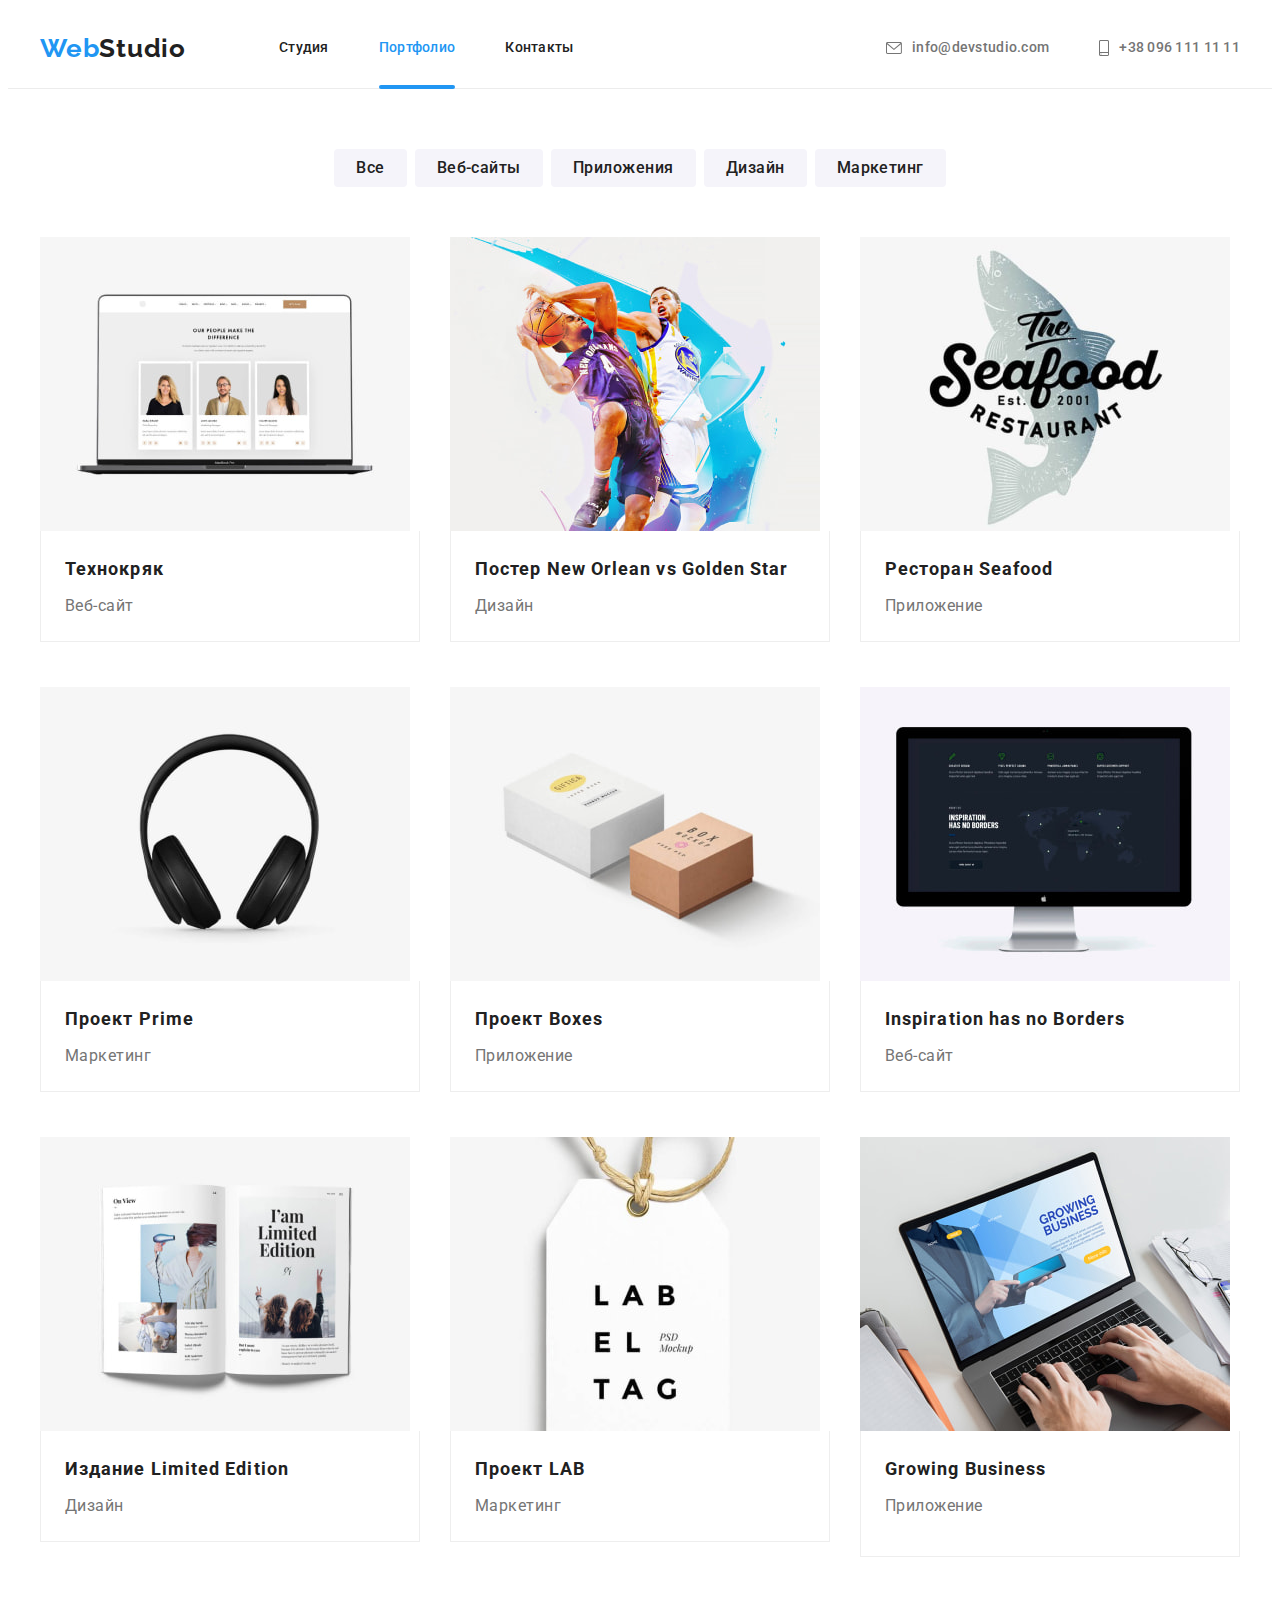
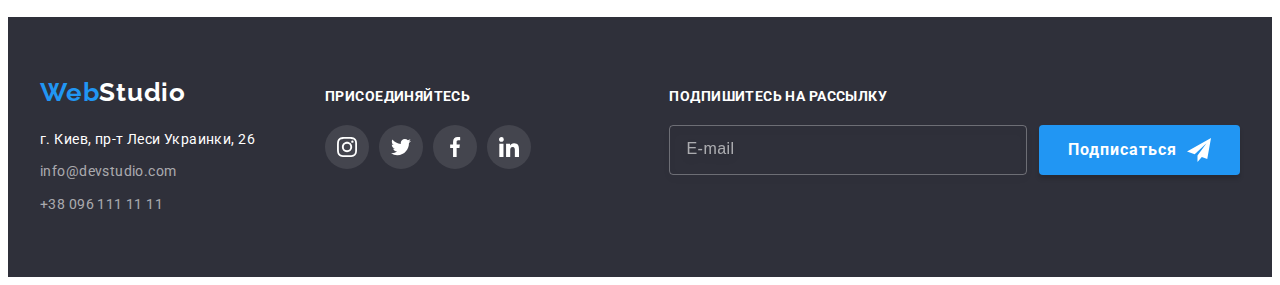
==== commit dba17282: "fixes" ====
--- a/portfolio.html
+++ b/portfolio.html
@@ -5,10 +5,10 @@
     <meta http-equiv="X-UA-Compatible" content="IE=edge" />
     <meta name="viewport" content="width=device-width, initial-scale=1.0" />
     <title>WebStudio</title>
-    <link rel="apple-touch-icon" sizes="180x180" href="./images/favicon_io/apple-touch-icon.png">
-    <link rel="icon" type="image/png" sizes="32x32" href="./images/favicon_io/favicon-32x32.png">
-    <link rel="icon" type="image/png" sizes="16x16" href="./images/favicon_io/favicon-16x16.png">
-    <link rel="manifest" href="./images/favicon_io/site.webmanifest">
+    <link rel="apple-touch-icon" sizes="180x180" href="./images/favicon_io/apple-touch-icon.png" />
+    <link rel="icon" type="image/png" sizes="32x32" href="./images/favicon_io/favicon-32x32.png" />
+    <link rel="icon" type="image/png" sizes="16x16" href="./images/favicon_io/favicon-16x16.png" />
+    <link rel="manifest" href="./images/favicon_io/site.webmanifest" />
     <link rel="preconnect" href="https://fonts.googleapis.com" />
     <link rel="preconnect" href="https://fonts.gstatic.com" crossorigin />
     <link
@@ -30,11 +30,25 @@
       <div class="header__container container">
         <nav class="header-nav">
           <!-- Лого -->
-          <a class="logo logo__header" href="./index.html">Web<span class="logo__dark">Studio</span></a>
-          
+          <a class="logo logo__header" href="./index.html"
+            >Web<span class="logo__dark">Studio</span></a
+          >
+
           <!-- Иконки на мобильном -->
-          <button onclick="myFunction()" class="burger-btn" type="button" aria-expanded="false" aria-controls="menu-container" data-menu-button>
-            <svg class="burger-btn__icon" width="40 " height="40" aria-label="Переключатель мобильного меню">
+          <button
+            onclick="myFunction()"
+            class="burger-btn"
+            type="button"
+            aria-expanded="false"
+            aria-controls="menu-container"
+            data-menu-button
+          >
+            <svg
+              class="burger-btn__icon"
+              width="40 "
+              height="40"
+              aria-label="Переключатель мобильного меню"
+            >
               <use class="icon-burger" href="./images/icons.svg#icon-burger"></use>
               <use class="icon-burger-close" href="./images/icons.svg#icon-burger-close"></use>
             </svg>
@@ -47,7 +61,9 @@
                 <a class="main-menu__link" href="./index.html">Студия</a>
               </li>
               <li class="main-menu__item">
-                <a class="main-menu__link main-menu__link--current" href="./portfolio.html">Портфолио</a>
+                <a class="main-menu__link main-menu__link--current" href="./portfolio.html"
+                  >Портфолио</a
+                >
               </li>
               <li class="main-menu__item"><a class="main-menu__link" href="#">Контакты</a></li>
             </ul>
@@ -59,15 +75,16 @@
             <li class="contacts__item">
               <a class="contacts__link" href="mailto:info@devstudio.com">
                 <svg class="contacts__icon" width="16" height="12">
-                  <use href="./images/icons.svg#icon-envelope">
-                </svg>info@devstudio.com</a>
+                  <use href="./images/icons.svg#icon-envelope"></use></svg
+                >info@devstudio.com</a
+              >
             </li>
             <li class="contacts__item">
-              
               <a class="contacts__link" href="tel:+380961111111">
                 <svg class="contacts__icon" width="10" height="16">
-                  <use href="./images/icons.svg#icon-smartphone">
-                </svg>+38 096 111 11 11</a>
+                  <use href="./images/icons.svg#icon-smartphone"></use></svg
+                >+38 096 111 11 11</a
+              >
             </li>
           </ul>
         </div>
@@ -77,49 +94,55 @@
         <div class="container mobile-container">
           <ul class="mobile-main-menu">
             <li class="mobile-main-menu__item">
-              <a class="mobile-main-menu__link" href="./index.html">Студия</a>
+              <a class="mobile-main-menu__link mobile-main-menu__link--current" href="./index.html"
+                >Студия</a
+              >
             </li>
             <li class="mobile-main-menu__item">
-              <a class="mobile-main-menu__link mobile-main-menu__link--current" href="./portfolio.html">Портфолио</a>
-            </li>
-            <li class="mobile-main-menu__item"><a class="mobile-main-menu__link" href="#">Контакты</a></li>
+              <a class="mobile-main-menu__link" href="./portfolio.html">Портфолио</a>
+            </li>
+            <li class="mobile-main-menu__item">
+              <a class="mobile-main-menu__link" href="#">Контакты</a>
+            </li>
           </ul>
 
-          <!-- Mobile contacts -->
-          <ul class="mobile-contacts">
-            <li class="mobile-contacts__item">
-              
-              <a class="mobile-contacts__link" href="tel:+380961111111">
-                +38 096 111 11 11</a>
-            </li>
-            <li class="mobile-contacts__item">
-              <a class="mobile-contacts__link mobile-contacts__link--email-style" href="mailto:info@devstudio.com">
-                info@devstudio.com</a>
-            </li>
-          </ul>
-
-          <!-- Mobile socials -->
-          <ul class="mobile-socials-list">
-            <li class="mobile-socials-item">
-              <a class="mobile-socials-link" href="#">Instagram</a>
-            </li>
-            <div class="line"></div>
-            <li class="mobile-socials-item">
-              <a class="mobile-socials-link" href="#">Twitter</a>
-            </li>
-            <div class="line"></div>
-            <li class="mobile-socials-item">
-              <a class="mobile-socials-link" href="#">Facebook</a>
-            </li>
-            <div class="line"></div>
-            <li class="mobile-socials-item">
-              <a class="mobile-socials-link" href="#">LinkedIn</a>
-            </li>
-          </ul>
-
+          <div>
+            <!-- Mobile contacts -->
+            <ul class="mobile-contacts">
+              <li class="mobile-contacts__item">
+                <a class="mobile-contacts__link" href="tel:+380961111111"> +38 096 111 11 11</a>
+              </li>
+              <li class="mobile-contacts__item">
+                <a
+                  class="mobile-contacts__link mobile-contacts__link--email-style"
+                  href="mailto:info@devstudio.com"
+                >
+                  info@devstudio.com</a
+                >
+              </li>
+            </ul>
+
+            <!-- Mobile socials -->
+            <ul class="mobile-socials-list">
+              <li class="mobile-socials-item">
+                <a class="mobile-socials-link" href="#">Instagram</a>
+              </li>
+
+              <li class="mobile-socials-item">
+                <a class="mobile-socials-link" href="#">Twitter</a>
+              </li>
+
+              <li class="mobile-socials-item">
+                <a class="mobile-socials-link" href="#">Facebook</a>
+              </li>
+
+              <li class="mobile-socials-item">
+                <a class="mobile-socials-link" href="#">LinkedIn</a>
+              </li>
+            </ul>
+          </div>
         </div>
       </div>
-
     </header>
     <main>
       <section class="section">
@@ -135,7 +158,9 @@
             <li class="filter__item">
               <button class="filter__button" type="button">Приложения</button>
             </li>
-            <li class="filter__item"><button class="filter__button" type="button">Дизайн</button></li>
+            <li class="filter__item">
+              <button class="filter__button" type="button">Дизайн</button>
+            </li>
             <li class="filter__item">
               <button class="filter__button" type="button">Маркетинг</button>
             </li>
@@ -143,176 +168,293 @@
 
           <!-- портфолио -->
           <ul class="work">
-
             <!-- работа №1 -->
             <li class="work__item">
               <a class="work__link" href="">
-              <div class="work__thumb">
-                <img
-                  src="./images/work-1.jpg"
-                  alt="ноутбук с открытым вебсайтом"
-                  width="370"
-                  height="294"
-                />
-                <div class="work__discription">
-                  <p class="work__discription-text">Технокряк это современная площадка распространения коронавируса. Компании используют эту платформу для цифрового шпионажа и атак на защищённые сервера конкурентов.</p>
-                </div>
-              </div>
-              <div class="work__content">
-                <h2 class="work__title">Технокряк</h2>
-                <p class="work__text">Веб-сайт</p>
-              </div>
+                <div class="work__thumb">
+                  <img
+                    srcset="
+                      ./images/portfolio/work-1-354@1x.jpg 354w,
+                      ./images/portfolio/work-1-370@1x.jpg 370w,
+                      ./images/portfolio/work-1-450@1x.jpg 450w,
+                      ./images/portfolio/work-1-708@2x.jpg 708w,
+                      ./images/portfolio/work-1-740@2x.jpg 740w,
+                      ./images/portfolio/work-1-900@2x.jpg 900w
+                    "
+                    sizes="(min-width: 1200px) 370px, (min-width: 768px) 354px, 100vw"
+                    src="./images/portfolio/work-1-370@1x.jpg"
+                    alt="ноутбук с открытым вебсайтом"
+                  />
+                  <div class="work__discription">
+                    <p class="work__discription-text">
+                      Технокряк это современная площадка распространения коронавируса. Компании
+                      используют эту платформу для цифрового шпионажа и атак на защищённые сервера
+                      конкурентов.
+                    </p>
+                  </div>
+                </div>
+                <div class="work__content">
+                  <h2 class="work__title">Технокряк</h2>
+                  <p class="work__text">Веб-сайт</p>
+                </div>
               </a>
             </li>
 
             <!-- работа №2 -->
             <li class="work__item">
               <a class="work__link" href="">
-              <div class="work__thumb">
-                <img
-                  src="./images/work-2.jpg"
-                  alt="два баскетболиста с мячем"
-                  width="370"
-                  height="294"
-                />
-                <div class="work__discription">
-                  <p class="work__discription-text">Технокряк это современная площадка распространения коронавируса. Компании используют эту платформу для цифрового шпионажа и атак на защищённые сервера конкурентов.</p>
-                </div>
-              </div>
-              <div class="work__content">
-                <h2 class="work__title">Постер New Orlean vs Golden Star</h2>
-                <p class="work__text">Дизайн</p>
-              </div>
+                <div class="work__thumb">
+                  <img
+                    srcset="
+                      ./images/portfolio/work-2-354@1x.jpg 354w,
+                      ./images/portfolio/work-2-370@1x.jpg 370w,
+                      ./images/portfolio/work-2-450@1x.jpg 450w,
+                      ./images/portfolio/work-2-708@2x.jpg 708w,
+                      ./images/portfolio/work-2-740@2x.jpg 740w,
+                      ./images/portfolio/work-2-900@2x.jpg 900w
+                    "
+                    sizes="(min-width: 1200px) 370px, (min-width: 768px) 354px, 100vw"
+                    src="./images/portfolio/work-2-370@1x.jpg"
+                    alt="два баскетболиста с мячем"
+                  />
+                  <div class="work__discription">
+                    <p class="work__discription-text">
+                      Технокряк это современная площадка распространения коронавируса. Компании
+                      используют эту платформу для цифрового шпионажа и атак на защищённые сервера
+                      конкурентов.
+                    </p>
+                  </div>
+                </div>
+                <div class="work__content">
+                  <h2 class="work__title">Постер New Orlean vs Golden Star</h2>
+                  <p class="work__text">Дизайн</p>
+                </div>
               </a>
             </li>
 
             <!-- работа №3 -->
             <li class="work__item">
               <a class="work__link" href="">
-              <div class="work__thumb">
-                <img
-                  src="./images/work-3.jpg"
-                  alt="логотип ресторана, рыба и название"
-                  width="370"
-                  height="294"
-                />
-                <div class="work__discription">
-                  <p class="work__discription-text">Технокряк это современная площадка распространения коронавируса. Компании используют эту платформу для цифрового шпионажа и атак на защищённые сервера конкурентов.</p>
-                </div>
-              </div>  
-              <div class="work__content">
-                <h2 class="work__title">Ресторан Seafood</h2>
-                <p class="work__text">Приложение</p>
-              </div>
+                <div class="work__thumb">
+                  <img
+                    srcset="
+                      ./images/portfolio/work-3-354@1x.jpg 354w,
+                      ./images/portfolio/work-3-370@1x.jpg 370w,
+                      ./images/portfolio/work-3-450@1x.jpg 450w,
+                      ./images/portfolio/work-3-708@2x.jpg 708w,
+                      ./images/portfolio/work-3-740@2x.jpg 740w,
+                      ./images/portfolio/work-3-900@2x.jpg 900w
+                    "
+                    sizes="(min-width: 1200px) 370px, (min-width: 768px) 354px, 100vw"
+                    src="./images/portfolio/work-3-370@1x.jpg"
+                    alt="логотип ресторана, рыба и название"
+                  />
+                  <div class="work__discription">
+                    <p class="work__discription-text">
+                      Технокряк это современная площадка распространения коронавируса. Компании
+                      используют эту платформу для цифрового шпионажа и атак на защищённые сервера
+                      конкурентов.
+                    </p>
+                  </div>
+                </div>
+                <div class="work__content">
+                  <h2 class="work__title">Ресторан Seafood</h2>
+                  <p class="work__text">Приложение</p>
+                </div>
               </a>
             </li>
 
             <!-- работа №4 -->
             <li class="work__item">
               <a class="work__link" href="">
-              <div class="work__thumb">
-                <img src="./images/work-4.jpg" alt="наушники" width="370" height="294" />
-                <div class="work__discription">
-                  <p class="work__discription-text">Технокряк это современная площадка распространения коронавируса. Компании используют эту платформу для цифрового шпионажа и атак на защищённые сервера конкурентов.</p>
-                </div>
-              </div>  
-              <div class="work__content">
-                <h2 class="work__title">Проект Prime</h2>
-                <p class="work__text">Маркетинг</p>
-              </div>
+                <div class="work__thumb">
+                  <img
+                    srcset="
+                      ./images/portfolio/work-4-354@1x.jpg 354w,
+                      ./images/portfolio/work-4-370@1x.jpg 370w,
+                      ./images/portfolio/work-4-450@1x.jpg 450w,
+                      ./images/portfolio/work-4-708@2x.jpg 708w,
+                      ./images/portfolio/work-4-740@2x.jpg 740w,
+                      ./images/portfolio/work-4-900@2x.jpg 900w
+                    "
+                    sizes="(min-width: 1200px) 370px, (min-width: 768px) 354px, 100vw"
+                    src="./images/portfolio/work-4-370@1x.jpg"
+                    alt="наушники"
+                  />
+                  <div class="work__discription">
+                    <p class="work__discription-text">
+                      Технокряк это современная площадка распространения коронавируса. Компании
+                      используют эту платформу для цифрового шпионажа и атак на защищённые сервера
+                      конкурентов.
+                    </p>
+                  </div>
+                </div>
+                <div class="work__content">
+                  <h2 class="work__title">Проект Prime</h2>
+                  <p class="work__text">Маркетинг</p>
+                </div>
               </a>
             </li>
 
             <!-- работа №5 -->
             <li class="work__item">
               <a class="work__link" href="">
-              <div class="work__thumb">
-                <img src="./images/work-5.jpg" alt="две коробки" width="370" height="294" />
-                <div class="work__discription">
-                  <p class="work__discription-text">Технокряк это современная площадка распространения коронавируса. Компании используют эту платформу для цифрового шпионажа и атак на защищённые сервера конкурентов.</p>
-                </div>
-              </div>  
-              <div class="work__content">
-                <h2 class="work__title">Проект Boxes</h2>
-                <p class="work__text">Приложение</p>
-              </div>
+                <div class="work__thumb">
+                  <img
+                    srcset="
+                      ./images/portfolio/work-5-354@1x.jpg 354w,
+                      ./images/portfolio/work-5-370@1x.jpg 370w,
+                      ./images/portfolio/work-5-450@1x.jpg 450w,
+                      ./images/portfolio/work-5-708@2x.jpg 708w,
+                      ./images/portfolio/work-5-740@2x.jpg 740w,
+                      ./images/portfolio/work-5-900@2x.jpg 900w
+                    "
+                    sizes="(min-width: 1200px) 370px, (min-width: 768px) 354px, 100vw"
+                    src="./images/portfolio/work-5-370@1x.jpg"
+                    alt="две коробки"
+                  />
+                  <div class="work__discription">
+                    <p class="work__discription-text">
+                      Технокряк это современная площадка распространения коронавируса. Компании
+                      используют эту платформу для цифрового шпионажа и атак на защищённые сервера
+                      конкурентов.
+                    </p>
+                  </div>
+                </div>
+                <div class="work__content">
+                  <h2 class="work__title">Проект Boxes</h2>
+                  <p class="work__text">Приложение</p>
+                </div>
               </a>
             </li>
 
             <!-- работа №6 -->
             <li class="work__item">
               <a class="work__link" href="">
-              <div class="work__thumb">
-                <img
-                  src="./images/work-6.jpg"
-                  alt="iMac с открытым сайтом"
-                  width="370"
-                  height="294"
-                />
-                <div class="work__discription">
-                  <p class="work__discription-text">Технокряк это современная площадка распространения коронавируса. Компании используют эту платформу для цифрового шпионажа и атак на защищённые сервера конкурентов.</p>
-                </div>
-              </div>  
-              <div class="work__content">
-                <h2 class="work__title">Inspiration has no Borders</h2>
-                <p class="work__text">Веб-сайт</p>
-              </div>
+                <div class="work__thumb">
+                  <img
+                    srcset="
+                      ./images/portfolio/work-6-354@1x.jpg 354w,
+                      ./images/portfolio/work-6-370@1x.jpg 370w,
+                      ./images/portfolio/work-6-450@1x.jpg 450w,
+                      ./images/portfolio/work-6-708@2x.jpg 708w,
+                      ./images/portfolio/work-6-740@2x.jpg 740w,
+                      ./images/portfolio/work-6-900@2x.jpg 900w
+                    "
+                    sizes="(min-width: 1200px) 370px, (min-width: 768px) 354px, 100vw"
+                    src="./images/portfolio/work-6-370@1x.jpg"
+                    alt="iMac с открытым сайтом"
+                  />
+                  <div class="work__discription">
+                    <p class="work__discription-text">
+                      Технокряк это современная площадка распространения коронавируса. Компании
+                      используют эту платформу для цифрового шпионажа и атак на защищённые сервера
+                      конкурентов.
+                    </p>
+                  </div>
+                </div>
+                <div class="work__content">
+                  <h2 class="work__title">Inspiration has no Borders</h2>
+                  <p class="work__text">Веб-сайт</p>
+                </div>
               </a>
             </li>
 
             <!-- работа №7 -->
             <li class="work__item">
               <a class="work__link" href="">
-              <div class="work__thumb">
-                <img src="./images/work-7.jpg" alt="открытая книга" width="370" height="294" />
-                <div class="work__discription">
-                  <p class="work__discription-text">Технокряк это современная площадка распространения коронавируса. Компании используют эту платформу для цифрового шпионажа и атак на защищённые сервера конкурентов.</p>
-                </div>
-              </div>  
-              <div class="work__content">
-                <h2 class="work__title">Издание Limited Edition</h2>
-                <p class="work__text">Дизайн</p>
-              </div>
+                <div class="work__thumb">
+                  <img
+                    srcset="
+                      ./images/portfolio/work-7-354@1x.jpg 354w,
+                      ./images/portfolio/work-7-370@1x.jpg 370w,
+                      ./images/portfolio/work-7-450@1x.jpg 450w,
+                      ./images/portfolio/work-7-708@2x.jpg 708w,
+                      ./images/portfolio/work-7-740@2x.jpg 740w,
+                      ./images/portfolio/work-7-900@2x.jpg 900w
+                    "
+                    sizes="(min-width: 1200px) 370px, (min-width: 768px) 354px, 100vw"
+                    src="./images/portfolio/work-7-370@1x.jpg"
+                    alt="открытая книга"
+                  />
+                  <div class="work__discription">
+                    <p class="work__discription-text">
+                      Технокряк это современная площадка распространения коронавируса. Компании
+                      используют эту платформу для цифрового шпионажа и атак на защищённые сервера
+                      конкурентов.
+                    </p>
+                  </div>
+                </div>
+                <div class="work__content">
+                  <h2 class="work__title">Издание Limited Edition</h2>
+                  <p class="work__text">Дизайн</p>
+                </div>
               </a>
             </li>
 
             <!-- работа №8 -->
             <li class="work__item">
               <a class="work__link" href="">
-              <div class="work__thumb">
-                <img src="./images/work-8.jpg" alt="бирка с надписью" width="370" height="294" />
-                <div class="work__discription">
-                  <p class="work__discription-text">Технокряк это современная площадка распространения коронавируса. Компании используют эту платформу для цифрового шпионажа и атак на защищённые сервера конкурентов.</p>
-                </div>
-              </div>  
-              <div class="work__content">
-                <h2 class="work__title">Проект LAB</h2>
-                <p class="work__text">Маркетинг</p>
-              </div>
+                <div class="work__thumb">
+                  <img
+                    srcset="
+                      ./images/portfolio/work-8-354@1x.jpg 354w,
+                      ./images/portfolio/work-8-370@1x.jpg 370w,
+                      ./images/portfolio/work-8-450@1x.jpg 450w,
+                      ./images/portfolio/work-8-708@2x.jpg 708w,
+                      ./images/portfolio/work-8-740@2x.jpg 740w,
+                      ./images/portfolio/work-8-900@2x.jpg 900w
+                    "
+                    sizes="(min-width: 1200px) 370px, (min-width: 768px) 354px, 100vw"
+                    src="./images/portfolio/work-8-370@1x.jpg"
+                    alt="бирка с надписью"
+                  />
+                  <div class="work__discription">
+                    <p class="work__discription-text">
+                      Технокряк это современная площадка распространения коронавируса. Компании
+                      используют эту платформу для цифрового шпионажа и атак на защищённые сервера
+                      конкурентов.
+                    </p>
+                  </div>
+                </div>
+                <div class="work__content">
+                  <h2 class="work__title">Проект LAB</h2>
+                  <p class="work__text">Маркетинг</p>
+                </div>
               </a>
             </li>
 
             <!-- работа №9 -->
             <li class="work__item">
               <a class="work__link" href="">
-              <div class="work__thumb">
-                <img
-                  src="./images/work-9.jpg"
-                  alt="человек печатает текст на ноутбуке"
-                  width="370"
-                  height="294"
-                />
-                <div class="work__discription">
-                  <p class="work__discription-text">Технокряк это современная площадка распространения коронавируса. Компании используют эту платформу для цифрового шпионажа и атак на защищённые сервера конкурентов.</p>
-                </div>
-              </div>  
-              <div class="work__content">
-                <h2 class="work__title">Growing Business</h2>
-                <p class="work__text">Приложение</p>
-              </div>
-              </a>
-            </li>
-
+                <div class="work__thumb">
+                  <img
+                    srcset="
+                      ./images/portfolio/work-9-354@1x.jpg 354w,
+                      ./images/portfolio/work-9-370@1x.jpg 370w,
+                      ./images/portfolio/work-9-450@1x.jpg 450w,
+                      ./images/portfolio/work-9-708@2x.jpg 708w,
+                      ./images/portfolio/work-9-740@2x.jpg 740w,
+                      ./images/portfolio/work-9-900@2x.jpg 900w
+                    "
+                    sizes="(min-width: 1200px) 370px, (min-width: 768px) 354px, 100vw"
+                    src="./images/portfolio/work-9-370@1x.jpg"
+                    alt="человек печатает текст на ноутбуке"
+                  />
+                  <div class="work__discription">
+                    <p class="work__discription-text">
+                      Технокряк это современная площадка распространения коронавируса. Компании
+                      используют эту платформу для цифрового шпионажа и атак на защищённые сервера
+                      конкурентов.
+                    </p>
+                  </div>
+                </div>
+                <div class="work__content">
+                  <h2 class="work__title">Growing Business</h2>
+                  <p class="work__text">Приложение</p>
+                </div>
+              </a>
+            </li>
           </ul>
         </div>
       </section>
@@ -322,85 +464,91 @@
       <div class="container container--footer">
         <div class="footer-wrapper">
           <div class="address-box">
-          <!-- лого -->
-        <a class="logo logo__footer" href="./index.html">Web<span class="logo__light">Studio</span></a>
-        <address class="address">
-          <ul>
-            <li class="address__item">
-              <a
-                class="address__link address__link--color-white"
-                href="https://goo.gl/maps/K7o9gSTaup2MySCS8"
-                target="_blank"
-                rel="noopener noreferrer"
-                >г. Киев, пр-т Леси Украинки, 26</a
-              >
-            </li>
-            <li class="address__item">
-              <a class="address__link address__link--color-white-transparent" href="mailto:info@devstudio.com"
-                >info@devstudio.com</a
-              >
-            </li>
-            <li class="address__item">
-              <a class="address__link address__link--color-white-transparent" href="tel:+380961111111">+38 096 111 11 11</a>
-            </li>
-          </ul>
-        </address>
+            <!-- лого -->
+            <a class="logo logo__footer" href="./index.html"
+              >Web<span class="logo__light">Studio</span></a
+            >
+            <address class="address">
+              <ul>
+                <li class="address__item">
+                  <a
+                    class="address__link address__link--color-white"
+                    href="https://goo.gl/maps/K7o9gSTaup2MySCS8"
+                    target="_blank"
+                    rel="noopener noreferrer"
+                    >г. Киев, пр-т Леси Украинки, 26</a
+                  >
+                </li>
+                <li class="address__item">
+                  <a
+                    class="address__link address__link--color-white-transparent"
+                    href="mailto:info@devstudio.com"
+                    >info@devstudio.com</a
+                  >
+                </li>
+                <li class="address__item">
+                  <a
+                    class="address__link address__link--color-white-transparent"
+                    href="tel:+380961111111"
+                    >+38 096 111 11 11</a
+                  >
+                </li>
+              </ul>
+            </address>
           </div>
 
           <div class="join-box">
             <h3 class="join-box__title">Присоединяйтесь</h3>
             <!-- соцсети -->
             <ul class="socials">
-
               <li class="socials__item">
                 <a class="socials__link socials__link--color-footer" href="">
-                <svg class="socials__icon" width="20" height="20">
-                  <use href="./images/icons.svg#icon-instagram" >
-                </svg>
+                  <svg class="socials__icon" width="20" height="20">
+                    <use href="./images/icons.svg#icon-instagram"></use>
+                  </svg>
                 </a>
               </li>
 
               <li class="socials__item">
                 <a class="socials__link socials__link--color-footer" href="">
-                <svg class="socials__icon" width="20" height="20">
-                  <use href="./images/icons.svg#icon-twitter" >
-                </svg>
+                  <svg class="socials__icon" width="20" height="20">
+                    <use href="./images/icons.svg#icon-twitter"></use>
+                  </svg>
                 </a>
               </li>
 
               <li class="socials__item">
                 <a class="socials__link socials__link--color-footer" href="">
-                <svg class="socials__icon" width="20" height="20">
-                  <use href="./images/icons.svg#icon-facebook" >
-                </svg>
+                  <svg class="socials__icon" width="20" height="20">
+                    <use href="./images/icons.svg#icon-facebook"></use>
+                  </svg>
                 </a>
               </li>
 
               <li class="socials__item">
                 <a class="socials__link socials__link--color-footer" href="">
-                <svg class="socials__icon" width="20" height="20">
-                  <use href="./images/icons.svg#icon-linkedin" >
-                </svg>
+                  <svg class="socials__icon" width="20" height="20">
+                    <use href="./images/icons.svg#icon-linkedin"></use>
+                  </svg>
                 </a>
               </li>
-
             </ul>
           </div>
         </div>
 
         <!-- подписка -->
         <form class="subscribe">
-            <h3 class="subscribe__title">Подпишитесь на рассылку</h3>
-            <div class="subscribe__box">
-              <input class="subscribe__input" type="email" name="email" placeholder="E-mail">
-              <button class="subscribe__button" type="submit">Подписаться
-                <svg class="subscribe__icon" width="24" height="24">
-                  <use href="./images/icons.svg#icon-send"></use>
-                </svg>
-              </button> 
-            </div>
-          </form>
-
+          <h3 class="subscribe__title">Подпишитесь на рассылку</h3>
+          <div class="subscribe__box">
+            <input class="subscribe__input" type="email" name="email" placeholder="E-mail" />
+            <button class="subscribe__button" type="submit">
+              Подписаться
+              <svg class="subscribe__icon" width="24" height="24">
+                <use href="./images/icons.svg#icon-send"></use>
+              </svg>
+            </button>
+          </div>
+        </form>
       </div>
     </footer>
 
--- a/css/main.min.css
+++ b/css/main.min.css
@@ -1 +1 @@
-body{font-family:"Roboto",sans-serif;color:#757575}h1,h2,h3,h4,h5,h6,p{margin:0;padding:0}ul{list-style:none;margin:0;padding:0}img{display:block;max-width:100%;height:auto}body.modal-open,body.menu-open{overflow:hidden}.container{padding-left:15px;padding-right:15px;margin-left:auto;margin-right:auto}@media screen and (min-width: 480px){.container{max-width:480px}}@media screen and (min-width: 768px){.container{max-width:768px}}@media screen and (min-width: 1200px){.container{max-width:1200px}}.section{padding-top:60px;padding-bottom:60px}.section__title{margin-top:0;margin-bottom:30px;font-size:28px;line-height:1.17;text-align:center;letter-spacing:.03em;color:#212121}@media screen and (min-width: 1200px){.section__title{margin-bottom:50px;font-size:36px}}.visually-hidden{position:absolute;clip:rect(0 0 0 0);width:1px;height:1px;margin:-1px}.no-scroll{overflow:hidden}.subscribe__title,.join-box__title{font-size:14px;line-height:1.14;letter-spacing:.03em;text-transform:uppercase;color:#fff}.header{border-bottom:1px solid #ececec}.header__container{display:-webkit-box;display:-ms-flexbox;display:flex}.header-nav{display:-webkit-box;display:-ms-flexbox;display:flex;min-height:60px;-webkit-box-align:center;-ms-flex-align:center;align-items:center;-webkit-box-pack:justify;-ms-flex-pack:justify;justify-content:space-between;-webkit-box-flex:1;-ms-flex-positive:1;flex-grow:1}@media screen and (min-width: 768px){.header-nav{-webkit-box-pack:start;-ms-flex-pack:start;justify-content:flex-start}}.burger-btn{display:-webkit-inline-box;display:-ms-inline-flexbox;display:inline-flex;margin:0;padding:0;border:none;background-color:transparent;z-index:2}.burger-btn:hover .burger-btn__icon,.burger-btn:focus .burger-btn__icon{fill:#2196f3}.burger-btn .icon-burger-close{display:none}.burger-btn.is-open .icon-burger-close{display:block}.burger-btn.is-open .icon-burger{display:none}@media screen and (min-width: 768px){.burger-btn{display:none}}.mobile-menu{display:none}.mobile-menu.is-open{display:block;position:absolute;top:0;left:0;width:100%;height:100%;overflow-y:auto;background-color:#fff}.mobile-container{padding:48px 25px}.mobile-main-menu__item:not(:last-child){margin-bottom:32px}.mobile-main-menu__item:last-child{margin-bottom:302px}.mobile-main-menu__link{color:#212121;text-decoration:none;font-weight:500;font-size:40px;line-height:1.17;letter-spacing:.02em;-webkit-transition:color 250ms cubic-bezier(0.4, 0, 0.2, 1);transition:color 250ms cubic-bezier(0.4, 0, 0.2, 1)}.mobile-main-menu__link:hover,.mobile-main-menu__link:focus{color:#2196f3}.mobile-main-menu__link--current{color:#2196f3}.mobile-contacts__item:not(:last-child){margin-bottom:32px}.mobile-contacts__item:last-child{margin-bottom:64px}.mobile-contacts__link{text-decoration:none;color:#757575;font-weight:500;font-size:34px;line-height:1.17;letter-spacing:.02em;color:#2196f3;-webkit-transition:color 250ms cubic-bezier(0.4, 0, 0.2, 1);transition:color 250ms cubic-bezier(0.4, 0, 0.2, 1)}.mobile-contacts__link--email-style{color:#757575;font-size:24px}.mobile-socials-list{display:-webkit-box;display:-ms-flexbox;display:flex}.mobile-socials-link{text-decoration:none;font-weight:500;font-size:18px;line-height:1.22;letter-spacing:.02em;color:#2196f3}.line{margin:0 10px;border:1px solid rgba(33,33,33,.2)}.main-menu-box{display:none}@media screen and (min-width: 768px){.main-menu-box{display:-webkit-box;display:-ms-flexbox;display:flex;-webkit-box-align:center;-ms-flex-align:center;align-items:center}}.main-menu{display:-webkit-box;display:-ms-flexbox;display:flex}.main-menu__item{position:relative}.main-menu__item:not(:last-child){margin-right:50px}.main-menu__link{display:inline-block;padding-top:32px;padding-bottom:32px;color:#212121;text-decoration:none;font-weight:500;font-size:14px;line-height:1.14;letter-spacing:.02em;-webkit-transition:color 250ms cubic-bezier(0.4, 0, 0.2, 1);transition:color 250ms cubic-bezier(0.4, 0, 0.2, 1)}.main-menu__link:hover,.main-menu__link:focus{color:#2196f3}.main-menu__link--current{color:#2196f3}.main-menu__link--current::after{position:absolute;bottom:-1px;content:"";display:block;height:4px;width:100%;background-color:#2196f3;border-radius:2px}.contacts{display:-webkit-box;display:-ms-flexbox;display:flex;-webkit-box-orient:vertical;-webkit-box-direction:normal;-ms-flex-direction:column;flex-direction:column;margin-left:auto}@media screen and (min-width: 1200px){.contacts{-webkit-box-orient:horizontal;-webkit-box-direction:normal;-ms-flex-direction:row;flex-direction:row}}.contacts__item{display:-webkit-box;display:-ms-flexbox;display:flex;-webkit-box-align:center;-ms-flex-align:center;align-items:center}@media screen and (min-width: 1200px){.contacts__item:not(:last-child){margin-right:50px}}.contacts__link{display:-webkit-box;display:-ms-flexbox;display:flex;-webkit-box-align:center;-ms-flex-align:center;align-items:center;padding-top:5px;padding-bottom:5px;text-decoration:none;color:#757575;font-weight:500;font-size:14px;line-height:1.14;letter-spacing:.02em;-webkit-transition:color 250ms cubic-bezier(0.4, 0, 0.2, 1);transition:color 250ms cubic-bezier(0.4, 0, 0.2, 1)}.contacts__link:hover,.contacts__link:focus{color:#2196f3}.contacts__icon{fill:currentColor;margin-right:10px}.logo{font-family:"Raleway",sans-serif;font-weight:700;text-decoration:none;font-size:26px;line-height:1.19;letter-spacing:.03em;color:#2196f3}@media screen and (min-width: 768px)and (max-width: calc(1200px - 1px)){.logo__header{margin-right:88px}}@media screen and (min-width: 1200px){.logo__header{margin-right:93px}}.logo__footer{display:inline-block;margin-bottom:20px;margin-right:0}.logo__dark{color:#212121}.logo__light{color:#fff}.socials{display:-webkit-box;display:-ms-flexbox;display:flex;-webkit-box-pack:center;-ms-flex-pack:center;justify-content:center}.socials__item:not(:last-child){margin-right:10px}.socials__link{display:-webkit-box;display:-ms-flexbox;display:flex;width:44px;height:44px;-webkit-box-align:center;-ms-flex-align:center;align-items:center;-webkit-box-pack:center;-ms-flex-pack:center;justify-content:center;border-radius:50%;fill:#afb1b8;-webkit-transition:background-color 250ms cubic-bezier(0.4, 0, 0.2, 1),fill 250ms cubic-bezier(0.4, 0, 0.2, 1);transition:background-color 250ms cubic-bezier(0.4, 0, 0.2, 1),fill 250ms cubic-bezier(0.4, 0, 0.2, 1)}.socials__link:hover,.socials__link:focus{background-color:#2196f3;fill:#fff}.socials__link--color-footer{fill:#fff;background-color:rgba(255,255,255,.1)}.subscribe__button,.hero__button,.modal-form__submit-button{display:-webkit-box;display:-ms-flexbox;display:flex;-webkit-box-align:center;-ms-flex-align:center;align-items:center;-webkit-box-sizing:border-box;box-sizing:border-box;padding:10px 29px;color:#fff;font-family:inherit;font-weight:700;font-size:16px;line-height:1.87;letter-spacing:.06em;text-align:center;cursor:pointer;border:none;-webkit-box-shadow:0px 4px 4px rgba(0,0,0,.15);box-shadow:0px 4px 4px rgba(0,0,0,.15);border-radius:4px;background-color:#2196f3;-webkit-transition:background-color 250ms cubic-bezier(0.4, 0, 0.2, 1);transition:background-color 250ms cubic-bezier(0.4, 0, 0.2, 1)}.subscribe__button:active,.hero__button:active,.modal-form__submit-button:active{-webkit-box-shadow:0px 4px 4px rgba(0,0,0,.15) inset;box-shadow:0px 4px 4px rgba(0,0,0,.15) inset}.subscribe__button:hover,.hero__button:hover,.modal-form__submit-button:hover,.subscribe__button:focus,.hero__button:focus,.modal-form__submit-button:focus{background-color:#188ce8}.backdrop{position:fixed;top:0;left:0;width:100%;height:100%;padding:94px 15px;overflow-y:scroll;background:rgba(0,0,0,.2);opacity:1;-webkit-transition:opacity 250ms cubic-bezier(0.4, 0, 0.2, 1);transition:opacity 250ms cubic-bezier(0.4, 0, 0.2, 1)}@media screen and (min-width: 480px){.backdrop{padding:0}}.backdrop.is-hidden .modal{opacity:0}@media screen and (min-width: 480px){.backdrop.is-hidden .modal{-webkit-transform:translate(-50%, -50%) scale(0.9);transform:translate(-50%, -50%) scale(0.9)}}.modal{position:relative;width:100%;padding:40px;background:#fff;-webkit-box-shadow:0px 1px 3px rgba(0,0,0,.12),0px 1px 1px rgba(0,0,0,.14),0px 2px 1px rgba(0,0,0,.2);box-shadow:0px 1px 3px rgba(0,0,0,.12),0px 1px 1px rgba(0,0,0,.14),0px 2px 1px rgba(0,0,0,.2);border-radius:4px;opacity:1;-webkit-transition:opacity 250ms cubic-bezier(0.4, 0, 0.2, 1),-webkit-transform 250ms cubic-bezier(0.4, 0, 0.2, 1);transition:opacity 250ms cubic-bezier(0.4, 0, 0.2, 1),-webkit-transform 250ms cubic-bezier(0.4, 0, 0.2, 1);transition:transform 250ms cubic-bezier(0.4, 0, 0.2, 1),opacity 250ms cubic-bezier(0.4, 0, 0.2, 1);transition:transform 250ms cubic-bezier(0.4, 0, 0.2, 1),opacity 250ms cubic-bezier(0.4, 0, 0.2, 1),-webkit-transform 250ms cubic-bezier(0.4, 0, 0.2, 1)}@media screen and (min-width: 480px){.modal{max-width:450px;position:absolute;top:50%;left:50%;-webkit-transform:translate(-50%, -50%) scale(1);transform:translate(-50%, -50%) scale(1)}}@media screen and (min-width: 1200px){.modal{max-width:528px}}.modal__close-button{position:absolute;top:8px;right:8px;width:30px;height:30px;border:1px solid rgba(0,0,0,.1);border-radius:50%;cursor:pointer;background-color:#fff;-webkit-transition:fill 250ms cubic-bezier(0.4, 0, 0.2, 1);transition:fill 250ms cubic-bezier(0.4, 0, 0.2, 1)}.modal__close-button:hover,.modal__close-button:focus{fill:#2196f3}.modal__close-icon{position:absolute;top:50%;left:50%;-webkit-transform:translate(-50%, -50%);transform:translate(-50%, -50%)}.is-hidden{opacity:0;pointer-events:none}.modal-form__header{margin-bottom:12px;font-size:20px;line-height:1.5;text-align:center;letter-spacing:.03em;color:#212121}@media screen and (min-width: 1200px){.modal-form__header{line-height:1.15}}.modal-form__box{display:-webkit-box;display:-ms-flexbox;display:flex;-webkit-box-orient:vertical;-webkit-box-direction:normal;-ms-flex-direction:column;flex-direction:column;margin-bottom:10px;font-size:12px;line-height:1.16;letter-spacing:.01em;color:#757575}.modal-form__label{margin-bottom:4px}.modal-form__thumb{position:relative}.modal-form__input{height:40px;padding:11px 12px;padding-left:42px;width:100%;border:1px solid rgba(33,33,33,.2);-webkit-box-sizing:border-box;box-sizing:border-box;border-radius:4px;-webkit-transition:outline-color 250ms cubic-bezier(0.4, 0, 0.2, 1);transition:outline-color 250ms cubic-bezier(0.4, 0, 0.2, 1)}.modal-form__input:focus{outline-color:#2196f3}.modal-form__input-icon{position:absolute;top:11px;left:12px;fill:#212121;-webkit-transition:fill 250ms cubic-bezier(0.4, 0, 0.2, 1);transition:fill 250ms cubic-bezier(0.4, 0, 0.2, 1)}.modal-input:focus+.modal-form__input-icon{fill:#2196f3}.modal-form__box--comment{margin-bottom:20px}.modal-form__textarea{width:100%;height:120px;padding:12px 16px;resize:none;border:1px solid rgba(33,33,33,.2);-webkit-box-sizing:border-box;box-sizing:border-box;border-radius:4px}.modal-form__textarea:focus{outline-color:#2196f3}.modal-form__textarea::-webkit-input-placeholder{font-size:12px;line-height:1.16;letter-spacing:.01em;color:rgba(117,117,117,.5)}.modal-form__textarea::-moz-placeholder{font-size:12px;line-height:1.16;letter-spacing:.01em;color:rgba(117,117,117,.5)}.modal-form__textarea:-ms-input-placeholder{font-size:12px;line-height:1.16;letter-spacing:.01em;color:rgba(117,117,117,.5)}.modal-form__textarea::-ms-input-placeholder{font-size:12px;line-height:1.16;letter-spacing:.01em;color:rgba(117,117,117,.5)}.modal-form__textarea::placeholder{font-size:12px;line-height:1.16;letter-spacing:.01em;color:rgba(117,117,117,.5)}.modal-form__checkbox-label{display:-webkit-box;display:-ms-flexbox;display:flex;-webkit-box-align:center;-ms-flex-align:center;align-items:center;-webkit-box-pack:center;-ms-flex-pack:center;justify-content:center;margin-bottom:30px;font-size:12px;line-height:1.17;letter-spacing:.03em}@media screen and (min-width: 1200px){.modal-form__checkbox-label{font-size:14px;line-height:1.71}}.checkbox__icon{display:block;-ms-flex-negative:0;flex-shrink:0;margin-right:7px;width:16px;height:15px;-webkit-box-shadow:0 0 0 .1em #212121;box-shadow:0 0 0 .1em #212121;border-radius:2px;background-color:#fff}.checkbox:checked+.checkbox__icon{background-color:#2196f3;background-image:url(../images/icon-check.svg);background-size:contain;background-origin:border-box;-webkit-box-shadow:0 0 0 .1em #2196f3;box-shadow:0 0 0 .1em #2196f3}.checkbox:focus+.checkbox__icon{-webkit-box-shadow:0 0 0 2px #000;box-shadow:0 0 0 2px #000}.modal-form__submit-button-box{display:-webkit-box;display:-ms-flexbox;display:flex;-webkit-box-align:center;-ms-flex-align:center;align-items:center;-webkit-box-pack:center;-ms-flex-pack:center;justify-content:center}.modal-form__submit-button{padding-left:55px;padding-right:55px}.hero{max-width:480px;max-height:400px;text-align:center;padding-top:118px;padding-bottom:118px;margin-left:auto;margin-right:auto;background-image:-webkit-gradient(linear, left top, left bottom, from(rgba(47, 48, 58, 0.4)), to(rgba(47, 48, 58, 0.4))),url("../images/hero-480@1x.jpg");background-image:linear-gradient(rgba(47, 48, 58, 0.4), rgba(47, 48, 58, 0.4)),url("../images/hero-480@1x.jpg");background-color:#2f303a;background-size:480px 400px;background-repeat:no-repeat;background-position:center}@media(min-device-pixel-ratio: 2),(-webkit-min-device-pixel-ratio: 2),(min-resolution: 192dpi),(min-resolution: 2dppx){.hero{background-image:-webkit-gradient(linear, left top, left bottom, from(rgba(47, 48, 58, 0.4)), to(rgba(47, 48, 58, 0.4))),url("../images/hero-960@2x.jpg");background-image:linear-gradient(rgba(47, 48, 58, 0.4), rgba(47, 48, 58, 0.4)),url("../images/hero-960@2x.jpg")}}@media screen and (min-width: 768px){.hero{max-width:768px;background-image:-webkit-gradient(linear, left top, left bottom, from(rgba(47, 48, 58, 0.4)), to(rgba(47, 48, 58, 0.4))),url("../images/hero-768@1x.jpg");background-image:linear-gradient(rgba(47, 48, 58, 0.4), rgba(47, 48, 58, 0.4)),url("../images/hero-768@1x.jpg");background-size:768px 400px}}@media screen and (min-width: 768px)and (min-device-pixel-ratio: 2),screen and (min-width: 768px)and (-webkit-min-device-pixel-ratio: 2),screen and (min-width: 768px)and (min-resolution: 192dpi),screen and (min-width: 768px)and (min-resolution: 2dppx){.hero{background-image:-webkit-gradient(linear, left top, left bottom, from(rgba(47, 48, 58, 0.4)), to(rgba(47, 48, 58, 0.4))),url("../images/hero-768@2x.jpg");background-image:linear-gradient(rgba(47, 48, 58, 0.4), rgba(47, 48, 58, 0.4)),url("../images/hero-768@2x.jpg")}}@media screen and (min-width: 1200px){.hero{max-width:1600px;max-height:600px;padding-top:200px;padding-bottom:200px;background-image:-webkit-gradient(linear, left top, left bottom, from(rgba(47, 48, 58, 0.4)), to(rgba(47, 48, 58, 0.4))),url("../images/hero-1600@1x.jpg");background-image:linear-gradient(rgba(47, 48, 58, 0.4), rgba(47, 48, 58, 0.4)),url("../images/hero-1600@1x.jpg");background-size:1600px 600px}}@media screen and (min-width: 1200px)and (min-device-pixel-ratio: 2),screen and (min-width: 1200px)and (-webkit-min-device-pixel-ratio: 2),screen and (min-width: 1200px)and (min-resolution: 192dpi),screen and (min-width: 1200px)and (min-resolution: 2dppx){.hero{background-image:-webkit-gradient(linear, left top, left bottom, from(rgba(47, 48, 58, 0.4)), to(rgba(47, 48, 58, 0.4))),url("../images/hero-3200@2x.jpg");background-image:linear-gradient(rgba(47, 48, 58, 0.4), rgba(47, 48, 58, 0.4)),url("../images/hero-3200@2x.jpg")}}.hero__title{margin-bottom:30px;color:#fff;font-weight:900;font-size:26px;line-height:1.62;letter-spacing:.06em;text-transform:uppercase}@media screen and (min-width: 1200px){.hero__title{font-size:44px;line-height:1.36}}.hero__button{margin:0 auto;padding-left:32px;padding-right:32px}@media screen and (min-width: 768px){.features{display:-webkit-box;display:-ms-flexbox;display:flex;-ms-flex-wrap:wrap;flex-wrap:wrap;margin:-15px}}@media screen and (max-width: calc(768px - 1px)){.features__item:not(:last-child){margin-bottom:30px}}@media screen and (min-width: 768px){.features__item{-ms-flex-preferred-size:calc((100% - 15px * 4) / 2);flex-basis:calc((100% - 15px * 4) / 2);margin:15px}}@media screen and (min-width: 1200px){.features__item{margin:15px;max-width:270px}}.features__icon-box{display:-webkit-box;display:-ms-flexbox;display:flex;-webkit-box-pack:center;-ms-flex-pack:center;justify-content:center;-webkit-box-align:center;-ms-flex-align:center;align-items:center;width:100%;min-height:120px;margin-bottom:30px;border-radius:4px;background-color:#f5f4fa}.features__title{margin-top:0;margin-bottom:10px;font-size:14px;line-height:1.14;letter-spacing:.03em;text-transform:uppercase;color:#212121}.features__text{min-width:270px;font-size:14px;line-height:1.71;letter-spacing:.03em}.services__section{display:none}@media screen and (min-width: 1200px){.services__section{display:block}}.section--no-padding-top{padding-top:0}@media screen and (min-width: 1200px){.services{display:-webkit-box;display:-ms-flexbox;display:flex}}.services__item:not(:last-child){margin-right:30px}.services__box{position:relative;width:370px;height:294px}.services__lable{position:absolute;bottom:0;display:-webkit-box;display:-ms-flexbox;display:flex;-webkit-box-align:center;-ms-flex-align:center;align-items:center;-webkit-box-pack:center;-ms-flex-pack:center;justify-content:center;background-color:rgba(47,48,58,.8);height:70px;width:100%}.services__title{font-size:14px;line-height:1.14;text-align:center;letter-spacing:.03em;text-transform:uppercase;color:#fff}.section--team-background-color{background-color:#f5f4fa}@media screen and (min-width: 768px){.team{display:-webkit-box;display:-ms-flexbox;display:flex;-ms-flex-wrap:wrap;flex-wrap:wrap;margin:-15px}}.team__item{background-color:#fff;text-align:center;-webkit-box-shadow:0px 1px 3px rgba(0,0,0,.12),0px 1px 1px rgba(0,0,0,.14),0px 2px 1px rgba(0,0,0,.2);box-shadow:0px 1px 3px rgba(0,0,0,.12),0px 1px 1px rgba(0,0,0,.14),0px 2px 1px rgba(0,0,0,.2);border-radius:0px 0px 4px 4px}@media screen and (max-width: calc(768px - 1px)){.team__item:not(:last-child){margin-bottom:30px}}@media screen and (min-width: 768px){.team__item{max-width:354px;-ms-flex-preferred-size:calc((100% - 4 * 15px) / 2);flex-basis:calc((100% - 4 * 15px) / 2);margin:15px}}@media screen and (min-width: 1200px){.team__item{max-width:354px;-ms-flex-preferred-size:calc((100% - 8 * 15px) / 4);flex-basis:calc((100% - 8 * 15px) / 4);margin:15px}}.team__content{padding:30px 0}.team__title{margin-bottom:10px;font-weight:500;font-size:16px;line-height:1.19;letter-spacing:.03em;color:#212121}.team__text{margin-bottom:16px;font-size:16px;line-height:1.19;letter-spacing:.03em}.clients{display:-webkit-box;display:-ms-flexbox;display:flex;-ms-flex-wrap:wrap;flex-wrap:wrap;margin:-15px}.clients__item{margin:15px;-ms-flex-preferred-size:calc((100% - 15px * 4) / 2);flex-basis:calc((100% - 15px * 4) / 2);max-width:270px;min-height:92px}@media screen and (min-width: 768px){.clients__item{-ms-flex-preferred-size:calc((100% - 15px * 6) / 3);flex-basis:calc((100% - 15px * 6) / 3);max-width:226px}}@media screen and (min-width: 1200px){.clients__item{max-width:170px}}.clients__link{display:-webkit-box;display:-ms-flexbox;display:flex;-webkit-box-pack:center;-ms-flex-pack:center;justify-content:center;-webkit-box-align:center;-ms-flex-align:center;align-items:center;width:100%;height:100%;border:1px solid #afb1b8;border-radius:4px;fill:#afb1b8;-webkit-transition:fill 250ms cubic-bezier(0.4, 0, 0.2, 1),border 250ms cubic-bezier(0.4, 0, 0.2, 1);transition:fill 250ms cubic-bezier(0.4, 0, 0.2, 1),border 250ms cubic-bezier(0.4, 0, 0.2, 1)}.clients__link:hover,.clients__link:focus{fill:#2196f3;border:1px solid #2196f3}.filter{display:-webkit-box;display:-ms-flexbox;display:flex;-webkit-box-pack:center;-ms-flex-pack:center;justify-content:center;margin-bottom:50px}.filter__item:not(:last-child){margin-right:8px}.filter__button{padding:6px 22px;font-family:inherit;font-weight:500;font-size:16px;line-height:1.62;text-align:center;letter-spacing:.03em;color:#212121;cursor:pointer;border:none;background-color:#f5f4fa;border-radius:4px;-webkit-transition:color 250ms cubic-bezier(0.4, 0, 0.2, 1),background-color 250ms cubic-bezier(0.4, 0, 0.2, 1),-webkit-box-shadow 250ms cubic-bezier(0.4, 0, 0.2, 1);transition:color 250ms cubic-bezier(0.4, 0, 0.2, 1),background-color 250ms cubic-bezier(0.4, 0, 0.2, 1),-webkit-box-shadow 250ms cubic-bezier(0.4, 0, 0.2, 1);transition:color 250ms cubic-bezier(0.4, 0, 0.2, 1),background-color 250ms cubic-bezier(0.4, 0, 0.2, 1),box-shadow 250ms cubic-bezier(0.4, 0, 0.2, 1);transition:color 250ms cubic-bezier(0.4, 0, 0.2, 1),background-color 250ms cubic-bezier(0.4, 0, 0.2, 1),box-shadow 250ms cubic-bezier(0.4, 0, 0.2, 1),-webkit-box-shadow 250ms cubic-bezier(0.4, 0, 0.2, 1)}.filter__button:hover,.filter__button:focus{color:#fff;background-color:#2196f3;-webkit-box-shadow:0px 3px 1px rgba(0,0,0,.1),0px 1px 2px rgba(0,0,0,.08),0px 2px 2px rgba(0,0,0,.12);box-shadow:0px 3px 1px rgba(0,0,0,.1),0px 1px 2px rgba(0,0,0,.08),0px 2px 2px rgba(0,0,0,.12)}.filter__button:active{-webkit-box-shadow:0px 3px 1px rgba(0,0,0,.1) inset,0px 1px 2px rgba(0,0,0,.08) inset,0px 2px 2px rgba(0,0,0,.12) inset;box-shadow:0px 3px 1px rgba(0,0,0,.1) inset,0px 1px 2px rgba(0,0,0,.08) inset,0px 2px 2px rgba(0,0,0,.12) inset}.work{display:-webkit-box;display:-ms-flexbox;display:flex;-ms-flex-wrap:wrap;flex-wrap:wrap;margin-right:calc(-1 * 30px);margin-bottom:calc(-1 * 30px)}.work__item{-ms-flex-preferred-size:calc(100% / 3 - 30px);flex-basis:calc(100% / 3 - 30px);margin-right:30px;margin-bottom:30px}.work__link{display:block;text-decoration:none;-webkit-transition:-webkit-box-shadow 250ms cubic-bezier(0.4, 0, 0.2, 1);transition:-webkit-box-shadow 250ms cubic-bezier(0.4, 0, 0.2, 1);transition:box-shadow 250ms cubic-bezier(0.4, 0, 0.2, 1);transition:box-shadow 250ms cubic-bezier(0.4, 0, 0.2, 1), -webkit-box-shadow 250ms cubic-bezier(0.4, 0, 0.2, 1)}.work__link:hover,.work__link:focus{-webkit-box-shadow:0px 1px 1px rgba(0,0,0,.12),0px 4px 4px rgba(0,0,0,.06),1px 4px 6px rgba(0,0,0,.16);box-shadow:0px 1px 1px rgba(0,0,0,.12),0px 4px 4px rgba(0,0,0,.06),1px 4px 6px rgba(0,0,0,.16)}.work__thumb{position:relative;overflow:hidden}.work__discription{position:absolute;top:0;left:0;width:100%;height:100%;-webkit-transform:translateY(100%);transform:translateY(100%);-webkit-transition:-webkit-transform 250ms cubic-bezier(0.4, 0, 0.2, 1);transition:-webkit-transform 250ms cubic-bezier(0.4, 0, 0.2, 1);transition:transform 250ms cubic-bezier(0.4, 0, 0.2, 1);transition:transform 250ms cubic-bezier(0.4, 0, 0.2, 1), -webkit-transform 250ms cubic-bezier(0.4, 0, 0.2, 1);background-color:rgba(33,150,243,.9)}.work__link:hover .work__discription,.work__link:focus .work__discription{-webkit-transform:translateY(0%);transform:translateY(0%)}.work__discription-text{padding:63px 24px;font-size:18px;line-height:1.56;letter-spacing:.03em;color:#fff}.work__content{padding:20px 24px;border-left:1px solid #eee;border-right:1px solid #eee;border-bottom:1px solid #eee}.work__title{margin-bottom:4px;font-size:18px;line-height:2;letter-spacing:.06em;color:#212121}.work__text{font-size:16px;line-height:1.87;letter-spacing:.03em;color:#757575}.footer{padding-top:60px;padding-bottom:60px;background-color:#2f303a}@media screen and (min-width: 1200px){.container--footer{display:-webkit-box;display:-ms-flexbox;display:flex;-webkit-box-align:baseline;-ms-flex-align:baseline;align-items:baseline}}@media screen and (min-width: 768px){.footer-wrapper{display:-webkit-box;display:-ms-flexbox;display:flex;-webkit-box-align:baseline;-ms-flex-align:baseline;align-items:baseline}}@media screen and (min-width: 768px)and (max-width: calc(1200px - 1px)){.footer-wrapper{-ms-flex-pack:distribute;justify-content:space-around}}@media screen and (max-width: calc(1200px - 1px)){.address-box{display:-webkit-box;display:-ms-flexbox;display:flex;-webkit-box-orient:vertical;-webkit-box-direction:normal;-ms-flex-direction:column;flex-direction:column;-webkit-box-align:center;-ms-flex-align:center;align-items:center;text-align:center;margin-bottom:60px}}@media screen and (min-width: 1200px){.address-box{-webkit-box-flex:1;-ms-flex-positive:1;flex-grow:1;margin-right:70px}}.address{font-style:normal}.address__item:not(:last-child){margin-bottom:9px}.address__link{text-decoration:none;font-size:14px;line-height:1.71;letter-spacing:.03em;-webkit-transition:color 250ms cubic-bezier(0.4, 0, 0.2, 1);transition:color 250ms cubic-bezier(0.4, 0, 0.2, 1)}.address__link:hover,.address__link:focus{color:#2196f3}.address__link--color-white{color:#fff}.address__link--color-white-transparent{color:rgba(255,255,255,.6)}@media screen and (max-width: calc(1200px - 1px)){.join-box{margin-bottom:60px}}@media screen and (min-width: 1200px){.join-box{margin-right:93px}}.join-box__title{margin-bottom:20px}@media screen and (max-width: calc(1200px - 1px)){.join-box__title{text-align:center}}.subscribe{margin-left:auto}.subscribe__title{margin-bottom:20px}@media screen and (max-width: calc(1200px - 1px)){.subscribe__title{text-align:center}}.subscribe__box{display:-webkit-box;display:-ms-flexbox;display:flex}@media screen and (max-width: calc(1200px - 1px)){.subscribe__box{-webkit-box-orient:vertical;-webkit-box-direction:normal;-ms-flex-direction:column;flex-direction:column;-webkit-box-align:center;-ms-flex-align:center;align-items:center}}.subscribe__input{width:100%;max-width:450px;height:50px;padding:15px 16px;margin-bottom:20px;background-color:transparent;border:1px solid rgba(255,255,255,.3);-webkit-box-sizing:border-box;box-sizing:border-box;-webkit-filter:drop-shadow(0px 4px 4px rgba(0, 0, 0, 0.15));filter:drop-shadow(0px 4px 4px rgba(0, 0, 0, 0.15));border-radius:4px}.subscribe__input:focus{background-color:#fff}.subscribe__input::-webkit-input-placeholder{font-size:16px;line-height:1.25;letter-spacing:.03em;color:rgba(255,255,255,.6)}.subscribe__input::-moz-placeholder{font-size:16px;line-height:1.25;letter-spacing:.03em;color:rgba(255,255,255,.6)}.subscribe__input:-ms-input-placeholder{font-size:16px;line-height:1.25;letter-spacing:.03em;color:rgba(255,255,255,.6)}.subscribe__input::-ms-input-placeholder{font-size:16px;line-height:1.25;letter-spacing:.03em;color:rgba(255,255,255,.6)}.subscribe__input::placeholder{font-size:16px;line-height:1.25;letter-spacing:.03em;color:rgba(255,255,255,.6)}.subscribe__input:focus::-webkit-input-placeholder{color:rgba(0,0,0,.6)}.subscribe__input:focus::-moz-placeholder{color:rgba(0,0,0,.6)}.subscribe__input:focus:-ms-input-placeholder{color:rgba(0,0,0,.6)}.subscribe__input:focus::-ms-input-placeholder{color:rgba(0,0,0,.6)}.subscribe__input:focus::placeholder{color:rgba(0,0,0,.6)}@media screen and (min-width: 1200px){.subscribe__input{width:358px;margin-bottom:0;margin-right:12px}}.subscribe__icon{margin-left:10px}/*# sourceMappingURL=main.min.css.map */+body{font-family:"Roboto",sans-serif;color:#757575}h1,h2,h3,h4,h5,h6,p{margin:0;padding:0}ul{list-style:none;margin:0;padding:0}img{display:block;max-width:100%;height:auto}body.modal-open,body.menu-open{overflow:hidden}.container{padding-left:15px;padding-right:15px;margin-left:auto;margin-right:auto}@media screen and (min-width: 480px){.container{max-width:480px}}@media screen and (min-width: 768px){.container{max-width:768px}}@media screen and (min-width: 1200px){.container{max-width:1200px}}.section{padding-top:60px;padding-bottom:60px}.section__title{margin-top:0;margin-bottom:30px;font-size:28px;line-height:1.17;text-align:center;letter-spacing:.03em;color:#212121}@media screen and (min-width: 1200px){.section__title{margin-bottom:50px;font-size:36px}}.visually-hidden{position:absolute;clip:rect(0 0 0 0);width:1px;height:1px;margin:-1px}.no-scroll{overflow:hidden}.subscribe__title,.join-box__title{font-size:14px;line-height:1.14;letter-spacing:.03em;text-transform:uppercase;color:#fff}.header{border-bottom:1px solid #ececec}.header__container{display:-webkit-box;display:-ms-flexbox;display:flex}.header-nav{display:-webkit-box;display:-ms-flexbox;display:flex;min-height:60px;-webkit-box-align:center;-ms-flex-align:center;align-items:center;-webkit-box-pack:justify;-ms-flex-pack:justify;justify-content:space-between;-webkit-box-flex:1;-ms-flex-positive:1;flex-grow:1}@media screen and (min-width: 768px){.header-nav{-webkit-box-pack:start;-ms-flex-pack:start;justify-content:flex-start}}.burger-btn{display:-webkit-inline-box;display:-ms-inline-flexbox;display:inline-flex;margin:0;padding:0;border:none;background-color:transparent;z-index:3}.burger-btn:hover .burger-btn__icon,.burger-btn:focus .burger-btn__icon{fill:#2196f3}.burger-btn .icon-burger-close{display:none}.burger-btn.is-open .icon-burger-close{display:block}.burger-btn.is-open .icon-burger{display:none}@media screen and (min-width: 768px){.burger-btn{display:none}}.mobile-menu{display:none}.mobile-menu.is-open{display:block;position:absolute;top:0;left:0;width:100%;height:100%;overflow-y:auto;z-index:2;background-color:#fff}.mobile-container{padding:48px 25px;display:-webkit-box;display:-ms-flexbox;display:flex;-webkit-box-orient:vertical;-webkit-box-direction:normal;-ms-flex-direction:column;flex-direction:column;height:100vh;-webkit-box-pack:justify;-ms-flex-pack:justify;justify-content:space-between}.mobile-main-menu__item:not(:last-child){margin-bottom:32px}.mobile-main-menu__link{color:#212121;text-decoration:none;font-weight:500;font-size:40px;line-height:1.17;letter-spacing:.02em;-webkit-transition:color 250ms cubic-bezier(0.4, 0, 0.2, 1);transition:color 250ms cubic-bezier(0.4, 0, 0.2, 1)}.mobile-main-menu__link:hover,.mobile-main-menu__link:focus{color:#2196f3}.mobile-main-menu__link--current{color:#2196f3}.mobile-contacts__item:not(:last-child){margin-bottom:32px}.mobile-contacts__item:last-child{margin-bottom:64px}.mobile-contacts__link{text-decoration:none;color:#757575;font-weight:500;font-size:34px;line-height:1.17;letter-spacing:.02em;color:#2196f3;-webkit-transition:color 250ms cubic-bezier(0.4, 0, 0.2, 1);transition:color 250ms cubic-bezier(0.4, 0, 0.2, 1)}.mobile-contacts__link--email-style{color:#757575;font-size:24px}.mobile-socials-list{display:-webkit-box;display:-ms-flexbox;display:flex;-ms-flex-wrap:wrap;flex-wrap:wrap}.mobile-socials-item:not(:last-child)::after{content:"";display:inline;margin:0 10px;border:1px solid rgba(33,33,33,.2);-webkit-transform:rotate(-90deg);transform:rotate(-90deg)}.mobile-socials-link{text-decoration:none;font-weight:500;font-size:18px;line-height:1.22;letter-spacing:.02em;color:#2196f3}.main-menu-box{display:none}@media screen and (min-width: 768px){.main-menu-box{display:-webkit-box;display:-ms-flexbox;display:flex;-webkit-box-align:center;-ms-flex-align:center;align-items:center}}.main-menu{display:-webkit-box;display:-ms-flexbox;display:flex}.main-menu__item{position:relative}.main-menu__item:not(:last-child){margin-right:50px}.main-menu__link{display:inline-block;padding-top:32px;padding-bottom:32px;color:#212121;text-decoration:none;font-weight:500;font-size:14px;line-height:1.14;letter-spacing:.02em;-webkit-transition:color 250ms cubic-bezier(0.4, 0, 0.2, 1);transition:color 250ms cubic-bezier(0.4, 0, 0.2, 1)}.main-menu__link:hover,.main-menu__link:focus{color:#2196f3}.main-menu__link--current{color:#2196f3}.main-menu__link--current::after{position:absolute;bottom:-1px;content:"";display:block;height:4px;width:100%;background-color:#2196f3;border-radius:2px}.contacts{display:-webkit-box;display:-ms-flexbox;display:flex;-webkit-box-orient:vertical;-webkit-box-direction:normal;-ms-flex-direction:column;flex-direction:column;margin-left:auto}@media screen and (min-width: 1200px){.contacts{-webkit-box-orient:horizontal;-webkit-box-direction:normal;-ms-flex-direction:row;flex-direction:row}}@media screen and (max-width: calc(1200px - 1px)){.contacts__item:not(:last-child){margin-bottom:10px}}@media screen and (min-width: 1200px){.contacts__item:not(:last-child){margin-right:50px}}.contacts__link{display:-webkit-box;display:-ms-flexbox;display:flex;-webkit-box-align:center;-ms-flex-align:center;align-items:center;text-decoration:none;color:#757575;font-weight:500;font-size:14px;line-height:1.14;letter-spacing:.02em;-webkit-transition:color 250ms cubic-bezier(0.4, 0, 0.2, 1);transition:color 250ms cubic-bezier(0.4, 0, 0.2, 1)}.contacts__link:hover,.contacts__link:focus{color:#2196f3}.contacts__icon{fill:currentColor;margin-right:10px}.logo{font-family:"Raleway",sans-serif;font-weight:700;text-decoration:none;font-size:26px;line-height:1.19;letter-spacing:.03em;color:#2196f3}@media screen and (min-width: 768px)and (max-width: calc(1200px - 1px)){.logo__header{margin-right:88px}}@media screen and (min-width: 1200px){.logo__header{margin-right:93px}}.logo__footer{display:inline-block;margin-bottom:20px;margin-right:0}.logo__dark{color:#212121}.logo__light{color:#fff}.socials{display:-webkit-box;display:-ms-flexbox;display:flex;-webkit-box-pack:center;-ms-flex-pack:center;justify-content:center}.socials__item:not(:last-child){margin-right:10px}.socials__link{display:-webkit-box;display:-ms-flexbox;display:flex;width:44px;height:44px;-webkit-box-align:center;-ms-flex-align:center;align-items:center;-webkit-box-pack:center;-ms-flex-pack:center;justify-content:center;border-radius:50%;fill:#afb1b8;-webkit-transition:background-color 250ms cubic-bezier(0.4, 0, 0.2, 1),fill 250ms cubic-bezier(0.4, 0, 0.2, 1);transition:background-color 250ms cubic-bezier(0.4, 0, 0.2, 1),fill 250ms cubic-bezier(0.4, 0, 0.2, 1)}.socials__link:hover,.socials__link:focus{background-color:#2196f3;fill:#fff}.socials__link--color-footer{fill:#fff;background-color:rgba(255,255,255,.1)}.subscribe__button,.hero__button,.modal-form__submit-button{display:-webkit-box;display:-ms-flexbox;display:flex;-webkit-box-align:center;-ms-flex-align:center;align-items:center;-webkit-box-sizing:border-box;box-sizing:border-box;padding:10px 29px;color:#fff;font-family:inherit;font-weight:700;font-size:16px;line-height:1.87;letter-spacing:.06em;text-align:center;cursor:pointer;border:none;-webkit-box-shadow:0px 4px 4px rgba(0,0,0,.15);box-shadow:0px 4px 4px rgba(0,0,0,.15);border-radius:4px;background-color:#2196f3;-webkit-transition:background-color 250ms cubic-bezier(0.4, 0, 0.2, 1);transition:background-color 250ms cubic-bezier(0.4, 0, 0.2, 1)}.subscribe__button:active,.hero__button:active,.modal-form__submit-button:active{-webkit-box-shadow:0px 4px 4px rgba(0,0,0,.15) inset;box-shadow:0px 4px 4px rgba(0,0,0,.15) inset}.subscribe__button:hover,.hero__button:hover,.modal-form__submit-button:hover,.subscribe__button:focus,.hero__button:focus,.modal-form__submit-button:focus{background-color:#188ce8}.backdrop{position:fixed;top:0;left:0;width:100%;height:100%;padding:15px;z-index:5;overflow-y:scroll;background:rgba(0,0,0,.2);opacity:1;-webkit-transition:opacity 250ms cubic-bezier(0.4, 0, 0.2, 1);transition:opacity 250ms cubic-bezier(0.4, 0, 0.2, 1)}@media screen and (min-width: 480px){.backdrop{padding:0}}.backdrop.is-hidden .modal{opacity:0}@media screen and (min-width: 480px){.backdrop.is-hidden .modal{-webkit-transform:translate(-50%, -50%) scale(0.9);transform:translate(-50%, -50%) scale(0.9)}}.modal{position:relative;width:100%;padding:40px;background:#fff;-webkit-box-shadow:0px 1px 3px rgba(0,0,0,.12),0px 1px 1px rgba(0,0,0,.14),0px 2px 1px rgba(0,0,0,.2);box-shadow:0px 1px 3px rgba(0,0,0,.12),0px 1px 1px rgba(0,0,0,.14),0px 2px 1px rgba(0,0,0,.2);border-radius:4px;opacity:1;-webkit-transition:opacity 250ms cubic-bezier(0.4, 0, 0.2, 1),-webkit-transform 250ms cubic-bezier(0.4, 0, 0.2, 1);transition:opacity 250ms cubic-bezier(0.4, 0, 0.2, 1),-webkit-transform 250ms cubic-bezier(0.4, 0, 0.2, 1);transition:transform 250ms cubic-bezier(0.4, 0, 0.2, 1),opacity 250ms cubic-bezier(0.4, 0, 0.2, 1);transition:transform 250ms cubic-bezier(0.4, 0, 0.2, 1),opacity 250ms cubic-bezier(0.4, 0, 0.2, 1),-webkit-transform 250ms cubic-bezier(0.4, 0, 0.2, 1)}@media screen and (min-width: 480px){.modal{max-width:450px;position:absolute;top:50%;left:50%;-webkit-transform:translate(-50%, -50%) scale(1);transform:translate(-50%, -50%) scale(1)}}@media screen and (min-width: 1200px){.modal{max-width:528px}}.modal__close-button{position:absolute;top:8px;right:8px;width:30px;height:30px;border:1px solid rgba(0,0,0,.1);border-radius:50%;cursor:pointer;background-color:#fff;-webkit-transition:fill 250ms cubic-bezier(0.4, 0, 0.2, 1);transition:fill 250ms cubic-bezier(0.4, 0, 0.2, 1)}.modal__close-button:hover,.modal__close-button:focus{fill:#2196f3}.modal__close-icon{position:absolute;top:50%;left:50%;-webkit-transform:translate(-50%, -50%);transform:translate(-50%, -50%)}.is-hidden{opacity:0;pointer-events:none}.modal-form__header{margin-bottom:12px;font-size:20px;line-height:1.5;text-align:center;letter-spacing:.03em;color:#212121}@media screen and (min-width: 1200px){.modal-form__header{line-height:1.15}}.modal-form__box{display:-webkit-box;display:-ms-flexbox;display:flex;-webkit-box-orient:vertical;-webkit-box-direction:normal;-ms-flex-direction:column;flex-direction:column;margin-bottom:10px;font-size:12px;line-height:1.16;letter-spacing:.01em;color:#757575}.modal-form__label{margin-bottom:4px}.modal-form__thumb{position:relative}.modal-form__input{height:40px;padding:11px 12px;padding-left:42px;width:100%;border:1px solid rgba(33,33,33,.2);-webkit-box-sizing:border-box;box-sizing:border-box;border-radius:4px;-webkit-transition:outline-color 250ms cubic-bezier(0.4, 0, 0.2, 1);transition:outline-color 250ms cubic-bezier(0.4, 0, 0.2, 1)}.modal-form__input:focus{outline-color:#2196f3}.modal-form__input-icon{position:absolute;top:11px;left:12px;fill:#212121;-webkit-transition:fill 250ms cubic-bezier(0.4, 0, 0.2, 1);transition:fill 250ms cubic-bezier(0.4, 0, 0.2, 1)}.modal-input:focus+.modal-form__input-icon{fill:#2196f3}.modal-form__box--comment{margin-bottom:20px}.modal-form__textarea{width:100%;height:120px;padding:12px 16px;resize:none;border:1px solid rgba(33,33,33,.2);-webkit-box-sizing:border-box;box-sizing:border-box;border-radius:4px}.modal-form__textarea:focus{outline-color:#2196f3}.modal-form__textarea::-webkit-input-placeholder{font-size:12px;line-height:1.16;letter-spacing:.01em;color:rgba(117,117,117,.5)}.modal-form__textarea::-moz-placeholder{font-size:12px;line-height:1.16;letter-spacing:.01em;color:rgba(117,117,117,.5)}.modal-form__textarea:-ms-input-placeholder{font-size:12px;line-height:1.16;letter-spacing:.01em;color:rgba(117,117,117,.5)}.modal-form__textarea::-ms-input-placeholder{font-size:12px;line-height:1.16;letter-spacing:.01em;color:rgba(117,117,117,.5)}.modal-form__textarea::placeholder{font-size:12px;line-height:1.16;letter-spacing:.01em;color:rgba(117,117,117,.5)}.modal-form__checkbox-label{display:-webkit-box;display:-ms-flexbox;display:flex;-webkit-box-align:center;-ms-flex-align:center;align-items:center;-webkit-box-pack:center;-ms-flex-pack:center;justify-content:center;margin-bottom:30px;font-size:12px;line-height:1.17;letter-spacing:.03em}@media screen and (min-width: 1200px){.modal-form__checkbox-label{font-size:14px;line-height:1.71}}.checkbox__icon{display:block;-ms-flex-negative:0;flex-shrink:0;margin-right:7px;width:16px;height:15px;-webkit-box-shadow:0 0 0 .1em #212121;box-shadow:0 0 0 .1em #212121;border-radius:2px;background-color:#fff}.checkbox:checked+.checkbox__icon{background-color:#2196f3;background-image:url(../images/icon-check.svg);background-size:contain;background-origin:border-box;-webkit-box-shadow:0 0 0 .1em #2196f3;box-shadow:0 0 0 .1em #2196f3}.checkbox:focus+.checkbox__icon{-webkit-box-shadow:0 0 0 2px #000;box-shadow:0 0 0 2px #000}.modal-form__submit-button-box{display:-webkit-box;display:-ms-flexbox;display:flex;-webkit-box-align:center;-ms-flex-align:center;align-items:center;-webkit-box-pack:center;-ms-flex-pack:center;justify-content:center}.modal-form__submit-button{padding-left:55px;padding-right:55px}.hero{text-align:center;padding-top:118px;padding-bottom:118px;margin-left:auto;margin-right:auto;background-image:-webkit-gradient(linear, left top, left bottom, from(rgba(47, 48, 58, 0.4)), to(rgba(47, 48, 58, 0.4))),url("../images/hero-480@1x.jpg");background-image:linear-gradient(rgba(47, 48, 58, 0.4), rgba(47, 48, 58, 0.4)),url("../images/hero-480@1x.jpg");background-color:#2f303a;background-size:cover;background-repeat:no-repeat;background-position:center}@media(min-device-pixel-ratio: 2),(-webkit-min-device-pixel-ratio: 2),(min-resolution: 192dpi),(min-resolution: 2dppx){.hero{background-image:-webkit-gradient(linear, left top, left bottom, from(rgba(47, 48, 58, 0.4)), to(rgba(47, 48, 58, 0.4))),url("../images/hero-960@2x.jpg");background-image:linear-gradient(rgba(47, 48, 58, 0.4), rgba(47, 48, 58, 0.4)),url("../images/hero-960@2x.jpg")}}@media screen and (min-width: 768px){.hero{background-image:-webkit-gradient(linear, left top, left bottom, from(rgba(47, 48, 58, 0.4)), to(rgba(47, 48, 58, 0.4))),url("../images/hero-768@1x.jpg");background-image:linear-gradient(rgba(47, 48, 58, 0.4), rgba(47, 48, 58, 0.4)),url("../images/hero-768@1x.jpg");background-size:cover}}@media screen and (min-width: 768px)and (min-device-pixel-ratio: 2),screen and (min-width: 768px)and (-webkit-min-device-pixel-ratio: 2),screen and (min-width: 768px)and (min-resolution: 192dpi),screen and (min-width: 768px)and (min-resolution: 2dppx){.hero{background-image:-webkit-gradient(linear, left top, left bottom, from(rgba(47, 48, 58, 0.4)), to(rgba(47, 48, 58, 0.4))),url("../images/hero-768@2x.jpg");background-image:linear-gradient(rgba(47, 48, 58, 0.4), rgba(47, 48, 58, 0.4)),url("../images/hero-768@2x.jpg")}}@media screen and (min-width: 1200px){.hero{max-width:1600px;max-height:600px;padding-top:200px;padding-bottom:200px;background-image:-webkit-gradient(linear, left top, left bottom, from(rgba(47, 48, 58, 0.4)), to(rgba(47, 48, 58, 0.4))),url("../images/hero-1600@1x.jpg");background-image:linear-gradient(rgba(47, 48, 58, 0.4), rgba(47, 48, 58, 0.4)),url("../images/hero-1600@1x.jpg");background-size:1600px 600px}}@media screen and (min-width: 1200px)and (min-device-pixel-ratio: 2),screen and (min-width: 1200px)and (-webkit-min-device-pixel-ratio: 2),screen and (min-width: 1200px)and (min-resolution: 192dpi),screen and (min-width: 1200px)and (min-resolution: 2dppx){.hero{background-image:-webkit-gradient(linear, left top, left bottom, from(rgba(47, 48, 58, 0.4)), to(rgba(47, 48, 58, 0.4))),url("../images/hero-3200@2x.jpg");background-image:linear-gradient(rgba(47, 48, 58, 0.4), rgba(47, 48, 58, 0.4)),url("../images/hero-3200@2x.jpg")}}.hero__title{margin-bottom:30px;color:#fff;font-weight:900;font-size:26px;line-height:1.62;letter-spacing:.06em;text-transform:uppercase}@media screen and (min-width: 1200px){.hero__title{font-size:44px;line-height:1.36}}.hero__button{margin:0 auto;padding-left:32px;padding-right:32px}@media screen and (min-width: 768px){.features{display:-webkit-box;display:-ms-flexbox;display:flex;-ms-flex-wrap:wrap;flex-wrap:wrap;margin:-15px}}@media screen and (max-width: calc(768px - 1px)){.features__item:not(:last-child){margin-bottom:30px}}@media screen and (min-width: 768px){.features__item{-ms-flex-preferred-size:calc((100% - 15px * 4) / 2);flex-basis:calc((100% - 15px * 4) / 2);margin:15px}}@media screen and (min-width: 1200px){.features__item{margin:15px;max-width:270px}}.features__icon-box{display:-webkit-box;display:-ms-flexbox;display:flex;-webkit-box-pack:center;-ms-flex-pack:center;justify-content:center;-webkit-box-align:center;-ms-flex-align:center;align-items:center;width:100%;min-height:120px;margin-bottom:30px;border-radius:4px;background-color:#f5f4fa}.features__title{margin-top:0;margin-bottom:10px;font-size:14px;line-height:1.14;letter-spacing:.03em;text-transform:uppercase;color:#212121}@media screen and (max-width: calc(768px - 1px)){.features__title{text-align:center}}.features__text{min-width:270px;font-size:14px;line-height:1.71;letter-spacing:.03em}.services__section{display:none}@media screen and (min-width: 1200px){.services__section{display:block}}.section--no-padding-top{padding-top:0}@media screen and (min-width: 1200px){.services{display:-webkit-box;display:-ms-flexbox;display:flex}}.services__item:not(:last-child){margin-right:30px}.services__box{position:relative;width:370px;height:294px}.services__lable{position:absolute;bottom:0;display:-webkit-box;display:-ms-flexbox;display:flex;-webkit-box-align:center;-ms-flex-align:center;align-items:center;-webkit-box-pack:center;-ms-flex-pack:center;justify-content:center;background-color:rgba(47,48,58,.8);height:70px;width:100%}.services__title{font-size:14px;line-height:1.14;text-align:center;letter-spacing:.03em;text-transform:uppercase;color:#fff}.section--team-background-color{background-color:#f5f4fa}@media screen and (min-width: 768px){.team{display:-webkit-box;display:-ms-flexbox;display:flex;-ms-flex-wrap:wrap;flex-wrap:wrap;margin:-15px}}.team__item{background-color:#fff;text-align:center;-webkit-box-shadow:0px 1px 3px rgba(0,0,0,.12),0px 1px 1px rgba(0,0,0,.14),0px 2px 1px rgba(0,0,0,.2);box-shadow:0px 1px 3px rgba(0,0,0,.12),0px 1px 1px rgba(0,0,0,.14),0px 2px 1px rgba(0,0,0,.2);border-radius:0px 0px 4px 4px}@media screen and (max-width: calc(768px - 1px)){.team__item:not(:last-child){margin-bottom:30px}}@media screen and (min-width: 768px){.team__item{max-width:354px;-ms-flex-preferred-size:calc((100% - 4 * 15px) / 2);flex-basis:calc((100% - 4 * 15px) / 2);margin:15px}}@media screen and (min-width: 1200px){.team__item{max-width:354px;-ms-flex-preferred-size:calc((100% - 8 * 15px) / 4);flex-basis:calc((100% - 8 * 15px) / 4);margin:15px}}.team__content{padding:30px 0}.team__title{margin-bottom:10px;font-weight:500;font-size:16px;line-height:1.19;letter-spacing:.03em;color:#212121}.team__text{margin-bottom:16px;font-size:16px;line-height:1.19;letter-spacing:.03em}.clients{display:-webkit-box;display:-ms-flexbox;display:flex;-ms-flex-wrap:wrap;flex-wrap:wrap;margin:-15px}.clients__item{margin:15px;-ms-flex-preferred-size:calc((100% - 15px * 4) / 2);flex-basis:calc((100% - 15px * 4) / 2);max-width:270px;min-height:92px}@media screen and (min-width: 768px){.clients__item{-ms-flex-preferred-size:calc((100% - 15px * 6) / 3);flex-basis:calc((100% - 15px * 6) / 3);max-width:226px}}@media screen and (min-width: 1200px){.clients__item{max-width:170px}}.clients__link{display:-webkit-box;display:-ms-flexbox;display:flex;-webkit-box-pack:center;-ms-flex-pack:center;justify-content:center;-webkit-box-align:center;-ms-flex-align:center;align-items:center;width:100%;height:100%;border:1px solid #afb1b8;border-radius:4px;fill:#afb1b8;-webkit-transition:fill 250ms cubic-bezier(0.4, 0, 0.2, 1),border 250ms cubic-bezier(0.4, 0, 0.2, 1);transition:fill 250ms cubic-bezier(0.4, 0, 0.2, 1),border 250ms cubic-bezier(0.4, 0, 0.2, 1)}.clients__link:hover,.clients__link:focus{fill:#2196f3;border:1px solid #2196f3}.filter{display:-webkit-box;display:-ms-flexbox;display:flex;-ms-flex-wrap:wrap;flex-wrap:wrap;margin-bottom:40px;gap:15px 8px}@media screen and (min-width: 768px){.filter{margin-bottom:30px;-webkit-box-pack:center;-ms-flex-pack:center;justify-content:center}}@media screen and (min-width: 1200px){.filter{margin-bottom:50px}}.filter__button{padding:6px 22px;font-family:inherit;font-weight:500;font-size:16px;line-height:1.62;text-align:center;letter-spacing:.03em;color:#212121;cursor:pointer;border:none;background-color:#f5f4fa;border-radius:4px;-webkit-transition:color 250ms cubic-bezier(0.4, 0, 0.2, 1),background-color 250ms cubic-bezier(0.4, 0, 0.2, 1),-webkit-box-shadow 250ms cubic-bezier(0.4, 0, 0.2, 1);transition:color 250ms cubic-bezier(0.4, 0, 0.2, 1),background-color 250ms cubic-bezier(0.4, 0, 0.2, 1),-webkit-box-shadow 250ms cubic-bezier(0.4, 0, 0.2, 1);transition:color 250ms cubic-bezier(0.4, 0, 0.2, 1),background-color 250ms cubic-bezier(0.4, 0, 0.2, 1),box-shadow 250ms cubic-bezier(0.4, 0, 0.2, 1);transition:color 250ms cubic-bezier(0.4, 0, 0.2, 1),background-color 250ms cubic-bezier(0.4, 0, 0.2, 1),box-shadow 250ms cubic-bezier(0.4, 0, 0.2, 1),-webkit-box-shadow 250ms cubic-bezier(0.4, 0, 0.2, 1)}.filter__button:hover,.filter__button:focus{color:#fff;background-color:#2196f3;-webkit-box-shadow:0px 3px 1px rgba(0,0,0,.1),0px 1px 2px rgba(0,0,0,.08),0px 2px 2px rgba(0,0,0,.12);box-shadow:0px 3px 1px rgba(0,0,0,.1),0px 1px 2px rgba(0,0,0,.08),0px 2px 2px rgba(0,0,0,.12)}.filter__button:active{-webkit-box-shadow:0px 3px 1px rgba(0,0,0,.1) inset,0px 1px 2px rgba(0,0,0,.08) inset,0px 2px 2px rgba(0,0,0,.12) inset;box-shadow:0px 3px 1px rgba(0,0,0,.1) inset,0px 1px 2px rgba(0,0,0,.08) inset,0px 2px 2px rgba(0,0,0,.12) inset}@media screen and (min-width: 768px){.work{display:-webkit-box;display:-ms-flexbox;display:flex;-ms-flex-wrap:wrap;flex-wrap:wrap;margin:-15px}}.work__item:not(:last-child){margin-bottom:30px}@media screen and (min-width: 768px){.work__item{margin:15px;-ms-flex-preferred-size:calc((100% - 15px * 4) / 2);flex-basis:calc((100% - 15px * 4) / 2)}}@media screen and (min-width: 1200px){.work__item{-ms-flex-preferred-size:calc((100% - 15px * 6) / 3);flex-basis:calc((100% - 15px * 6) / 3)}}.work__link{display:-webkit-box;display:-ms-flexbox;display:flex;-webkit-box-orient:vertical;-webkit-box-direction:normal;-ms-flex-direction:column;flex-direction:column;height:100%;text-decoration:none;-webkit-transition:-webkit-box-shadow 250ms cubic-bezier(0.4, 0, 0.2, 1);transition:-webkit-box-shadow 250ms cubic-bezier(0.4, 0, 0.2, 1);transition:box-shadow 250ms cubic-bezier(0.4, 0, 0.2, 1);transition:box-shadow 250ms cubic-bezier(0.4, 0, 0.2, 1), -webkit-box-shadow 250ms cubic-bezier(0.4, 0, 0.2, 1)}.work__link:hover,.work__link:focus{-webkit-box-shadow:0px 1px 1px rgba(0,0,0,.12),0px 4px 4px rgba(0,0,0,.06),1px 4px 6px rgba(0,0,0,.16);box-shadow:0px 1px 1px rgba(0,0,0,.12),0px 4px 4px rgba(0,0,0,.06),1px 4px 6px rgba(0,0,0,.16)}.work__thumb{position:relative;overflow:hidden;max-width:450px;max-height:294px}@media screen and (max-width: calc(768px - 1px)){.work__thumb>img{width:100%}}.work__discription{position:absolute;top:1px;left:0;width:100%;height:100%;-webkit-transform:translateY(100%);transform:translateY(100%);-webkit-transition:-webkit-transform 250ms cubic-bezier(0.4, 0, 0.2, 1);transition:-webkit-transform 250ms cubic-bezier(0.4, 0, 0.2, 1);transition:transform 250ms cubic-bezier(0.4, 0, 0.2, 1);transition:transform 250ms cubic-bezier(0.4, 0, 0.2, 1), -webkit-transform 250ms cubic-bezier(0.4, 0, 0.2, 1);background-color:rgba(33,150,243,.9)}.work__link:hover .work__discription,.work__link:focus .work__discription{-webkit-transform:translateY(0%);transform:translateY(0%)}.work__discription-text{padding:63px 24px;font-size:18px;line-height:1.56;letter-spacing:.03em;color:#fff}.work__content{padding:20px 24px;-webkit-box-flex:1;-ms-flex-positive:1;flex-grow:1;border-left:1px solid #eee;border-right:1px solid #eee;border-bottom:1px solid #eee}.work__title{margin-bottom:4px;font-size:18px;line-height:2;letter-spacing:.06em;color:#212121}.work__text{font-size:16px;line-height:1.87;letter-spacing:.03em;color:#757575}.footer{padding-top:60px;padding-bottom:60px;background-color:#2f303a}@media screen and (min-width: 1200px){.container--footer{display:-webkit-box;display:-ms-flexbox;display:flex;-webkit-box-align:baseline;-ms-flex-align:baseline;align-items:baseline}}@media screen and (max-width: calc(1200px - 1px)){.footer-wrapper{margin-bottom:60px}}@media screen and (min-width: 1200px){.footer-wrapper{margin-right:93px}}@media screen and (min-width: 768px){.footer-wrapper{display:-webkit-box;display:-ms-flexbox;display:flex;-webkit-box-align:baseline;-ms-flex-align:baseline;align-items:baseline}}@media screen and (min-width: 768px)and (max-width: calc(1200px - 1px)){.footer-wrapper{-ms-flex-pack:distribute;justify-content:space-around}}@media screen and (max-width: calc(768px - 1px)){.address-box{margin-bottom:60px}}@media screen and (max-width: calc(1200px - 1px)){.address-box{text-align:center}}@media screen and (min-width: 1200px){.address-box{-webkit-box-flex:1;-ms-flex-positive:1;flex-grow:1;margin-right:70px}}.address{font-style:normal}.address__item:not(:last-child){margin-bottom:9px}.address__link{text-decoration:none;font-size:14px;line-height:1.71;letter-spacing:.03em;-webkit-transition:color 250ms cubic-bezier(0.4, 0, 0.2, 1);transition:color 250ms cubic-bezier(0.4, 0, 0.2, 1)}.address__link:hover,.address__link:focus{color:#2196f3}.address__link--color-white{color:#fff}.address__link--color-white-transparent{color:rgba(255,255,255,.6)}.join-box__title{margin-bottom:20px}@media screen and (max-width: calc(1200px - 1px)){.join-box__title{text-align:center}}.subscribe{margin-left:auto}.subscribe__title{margin-bottom:20px}@media screen and (max-width: calc(1200px - 1px)){.subscribe__title{text-align:center}}.subscribe__box{display:-webkit-box;display:-ms-flexbox;display:flex}@media screen and (max-width: calc(1200px - 1px)){.subscribe__box{-webkit-box-orient:vertical;-webkit-box-direction:normal;-ms-flex-direction:column;flex-direction:column;-webkit-box-align:center;-ms-flex-align:center;align-items:center}}.subscribe__input{width:100%;max-width:450px;height:50px;padding:15px 16px;margin-bottom:20px;background-color:transparent;border:1px solid rgba(255,255,255,.3);-webkit-box-sizing:border-box;box-sizing:border-box;-webkit-filter:drop-shadow(0px 4px 4px rgba(0, 0, 0, 0.15));filter:drop-shadow(0px 4px 4px rgba(0, 0, 0, 0.15));border-radius:4px}.subscribe__input:focus{background-color:#fff}.subscribe__input::-webkit-input-placeholder{font-size:16px;line-height:1.25;letter-spacing:.03em;color:rgba(255,255,255,.6)}.subscribe__input::-moz-placeholder{font-size:16px;line-height:1.25;letter-spacing:.03em;color:rgba(255,255,255,.6)}.subscribe__input:-ms-input-placeholder{font-size:16px;line-height:1.25;letter-spacing:.03em;color:rgba(255,255,255,.6)}.subscribe__input::-ms-input-placeholder{font-size:16px;line-height:1.25;letter-spacing:.03em;color:rgba(255,255,255,.6)}.subscribe__input::placeholder{font-size:16px;line-height:1.25;letter-spacing:.03em;color:rgba(255,255,255,.6)}.subscribe__input:focus::-webkit-input-placeholder{color:rgba(0,0,0,.6)}.subscribe__input:focus::-moz-placeholder{color:rgba(0,0,0,.6)}.subscribe__input:focus:-ms-input-placeholder{color:rgba(0,0,0,.6)}.subscribe__input:focus::-ms-input-placeholder{color:rgba(0,0,0,.6)}.subscribe__input:focus::placeholder{color:rgba(0,0,0,.6)}@media screen and (min-width: 1200px){.subscribe__input{width:358px;margin-bottom:0;margin-right:12px}}.subscribe__icon{margin-left:10px}/*# sourceMappingURL=main.min.css.map */